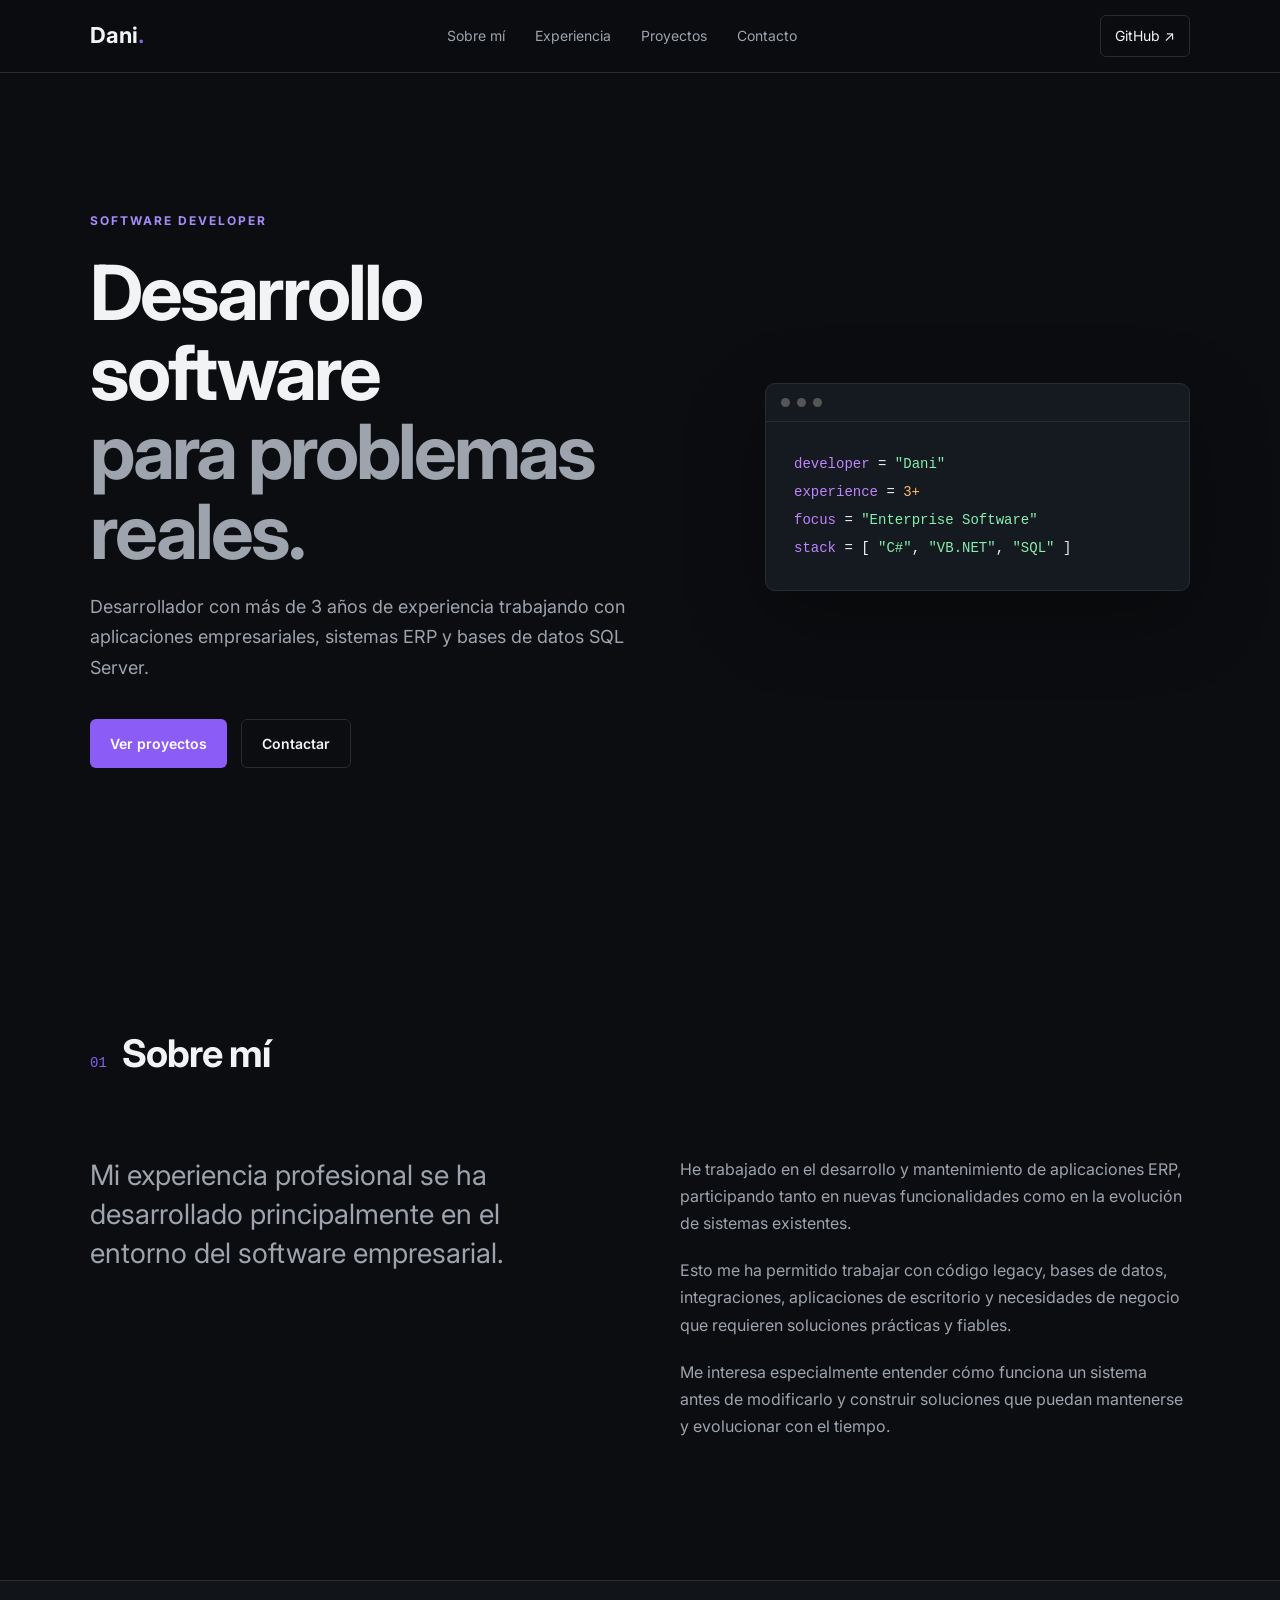
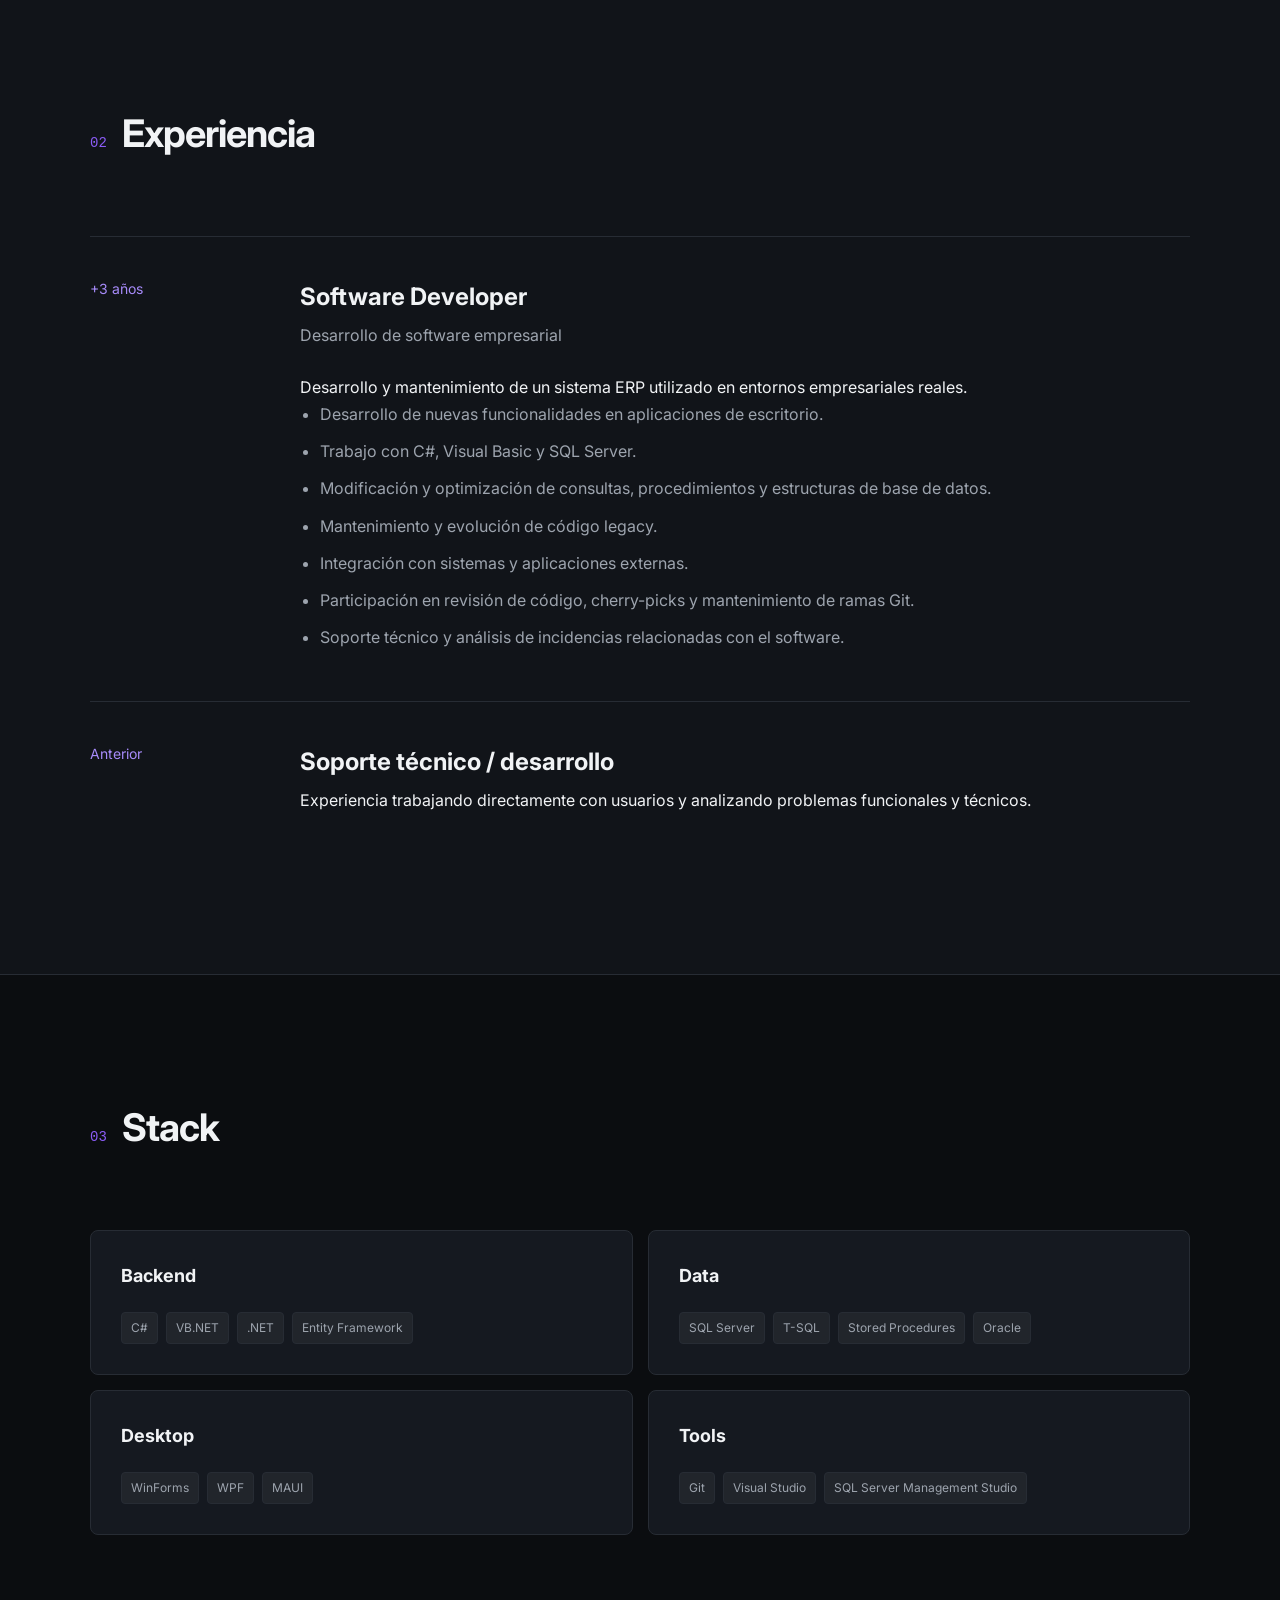
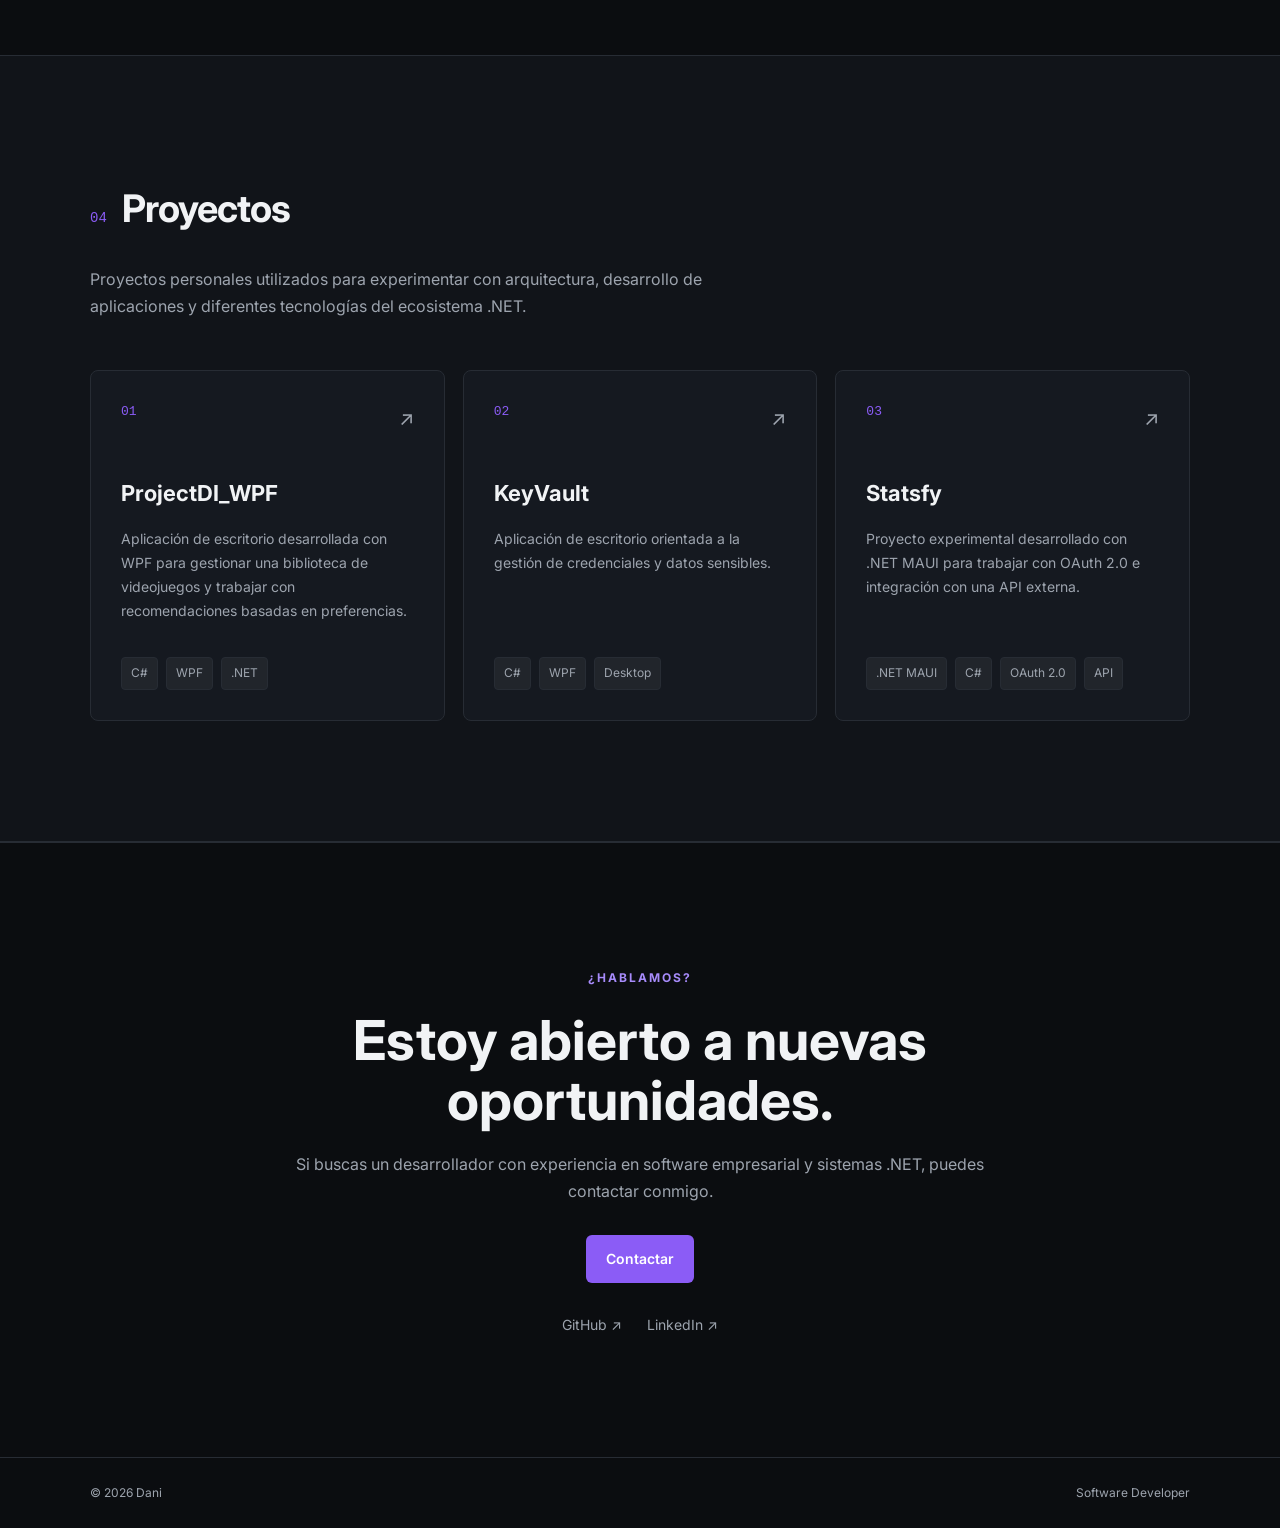
==== web/index.html @ b9151b5c "first commit" ====
<!DOCTYPE html>
<html lang="es">

<head>
    <meta charset="UTF-8">
    <meta name="viewport" content="width=device-width, initial-scale=1.0">

    <meta name="description"
        content="Portfolio de Dani, Software Developer especializado en aplicaciones empresariales, .NET y SQL Server.">

    <title>Dani | Software Developer</title>

    <link rel="stylesheet" href="style.css">

    <link rel="preconnect" href="https://fonts.googleapis.com">
    <link rel="preconnect" href="https://fonts.gstatic.com" crossorigin>

    <link href="https://fonts.googleapis.com/css2?family=Inter:wght@400;500;600;700&display=swap"
        rel="stylesheet">
</head>

<body>

    <header class="header">

        <nav class="nav container">

            <a href="#" class="logo">Dani<span>.</span></a>

            <div class="nav-links">
                <a href="#about">Sobre mí</a>
                <a href="#experience">Experiencia</a>
                <a href="#projects">Proyectos</a>
                <a href="#contact">Contacto</a>
            </div>

            <a href="https://github.com/DaniDevSDBK"
               target="_blank"
               class="github-link">
                GitHub ↗
            </a>

        </nav>

    </header>


    <main>

        <!-- HERO -->

        <section class="hero">

            <div class="container hero-content">

                <div class="hero-text">

                    <span class="eyebrow">
                        SOFTWARE DEVELOPER
                    </span>

                    <h1>
                        Desarrollo software
                        <span>para problemas reales.</span>
                    </h1>

                    <p class="hero-description">
                        Desarrollador con más de 3 años de experiencia trabajando
                        con aplicaciones empresariales, sistemas ERP y bases de datos
                        SQL Server.
                    </p>

                    <div class="hero-actions">

                        <a href="#projects" class="button primary">
                            Ver proyectos
                        </a>

                        <a href="#contact" class="button secondary">
                            Contactar
                        </a>

                    </div>

                </div>


                <div class="hero-card">

                    <div class="terminal-header">
                        <span></span>
                        <span></span>
                        <span></span>
                    </div>

                    <div class="terminal-body">

                        <p>
                            <span class="code-purple">developer</span>
                            = <span class="code-green">"Dani"</span>
                        </p>

                        <p>
                            <span class="code-purple">experience</span>
                            = <span class="code-orange">3+</span>
                        </p>

                        <p>
                            <span class="code-purple">focus</span>
                            =
                            <span class="code-green">
                                "Enterprise Software"
                            </span>
                        </p>

                        <p>
                            <span class="code-purple">stack</span>
                            =
                            [
                            <span class="code-green">"C#"</span>,
                            <span class="code-green">"VB.NET"</span>,
                            <span class="code-green">"SQL"</span>
                            ]
                        </p>

                    </div>

                </div>

            </div>

        </section>


        <!-- ABOUT -->

        <section id="about" class="section">

            <div class="container">

                <div class="section-heading">

                    <span>01</span>

                    <h2>Sobre mí</h2>

                </div>

                <div class="about-grid">

                    <div>

                        <p class="large-text">
                            Mi experiencia profesional se ha desarrollado
                            principalmente en el entorno del software empresarial.
                        </p>

                    </div>

                    <div>

                        <p>
                            He trabajado en el desarrollo y mantenimiento de
                            aplicaciones ERP, participando tanto en nuevas
                            funcionalidades como en la evolución de sistemas
                            existentes.
                        </p>

                        <p>
                            Esto me ha permitido trabajar con código legacy,
                            bases de datos, integraciones, aplicaciones de
                            escritorio y necesidades de negocio que requieren
                            soluciones prácticas y fiables.
                        </p>

                        <p>
                            Me interesa especialmente entender cómo funciona
                            un sistema antes de modificarlo y construir soluciones
                            que puedan mantenerse y evolucionar con el tiempo.
                        </p>

                    </div>

                </div>

            </div>

        </section>


        <!-- EXPERIENCE -->

        <section id="experience" class="section section-alt">

            <div class="container">

                <div class="section-heading">

                    <span>02</span>

                    <h2>Experiencia</h2>

                </div>


                <div class="experience-item">

                    <div class="experience-date">
                        +3 años
                    </div>

                    <div class="experience-content">

                        <h3>Software Developer</h3>

                        <p class="company">
                            Desarrollo de software empresarial
                        </p>

                        <p>
                            Desarrollo y mantenimiento de un sistema ERP
                            utilizado en entornos empresariales reales.
                        </p>

                        <ul>

                            <li>
                                Desarrollo de nuevas funcionalidades en
                                aplicaciones de escritorio.
                            </li>

                            <li>
                                Trabajo con C#, Visual Basic y SQL Server.
                            </li>

                            <li>
                                Modificación y optimización de consultas,
                                procedimientos y estructuras de base de datos.
                            </li>

                            <li>
                                Mantenimiento y evolución de código legacy.
                            </li>

                            <li>
                                Integración con sistemas y aplicaciones externas.
                            </li>

                            <li>
                                Participación en revisión de código,
                                cherry-picks y mantenimiento de ramas Git.
                            </li>

                            <li>
                                Soporte técnico y análisis de incidencias
                                relacionadas con el software.
                            </li>

                        </ul>

                    </div>

                </div>


                <div class="experience-item">

                    <div class="experience-date">
                        Anterior
                    </div>

                    <div class="experience-content">

                        <h3>Soporte técnico / desarrollo</h3>

                        <p>
                            Experiencia trabajando directamente con usuarios
                            y analizando problemas funcionales y técnicos.
                        </p>

                    </div>

                </div>

            </div>

        </section>


        <!-- SKILLS -->

        <section class="section">

            <div class="container">

                <div class="section-heading">

                    <span>03</span>

                    <h2>Stack</h2>

                </div>

                <div class="skills-grid">

                    <div class="skill-card">

                        <h3>Backend</h3>

                        <div class="tags">
                            <span>C#</span>
                            <span>VB.NET</span>
                            <span>.NET</span>
                            <span>Entity Framework</span>
                        </div>

                    </div>


                    <div class="skill-card">

                        <h3>Data</h3>

                        <div class="tags">
                            <span>SQL Server</span>
                            <span>T-SQL</span>
                            <span>Stored Procedures</span>
                            <span>Oracle</span>
                        </div>

                    </div>


                    <div class="skill-card">

                        <h3>Desktop</h3>

                        <div class="tags">
                            <span>WinForms</span>
                            <span>WPF</span>
                            <span>MAUI</span>
                        </div>

                    </div>


                    <div class="skill-card">

                        <h3>Tools</h3>

                        <div class="tags">
                            <span>Git</span>
                            <span>Visual Studio</span>
                            <span>SQL Server Management Studio</span>
                        </div>

                    </div>

                </div>

            </div>

        </section>


        <!-- PROJECTS -->

        <section id="projects" class="section section-alt">

            <div class="container">

                <div class="section-heading">

                    <span>04</span>

                    <h2>Proyectos</h2>

                </div>

                <p class="section-intro">
                    Proyectos personales utilizados para experimentar con
                    arquitectura, desarrollo de aplicaciones y diferentes
                    tecnologías del ecosistema .NET.
                </p>


                <div class="projects-grid">


                    <article class="project-card">

                        <div class="project-top">

                            <span class="project-number">
                                01
                            </span>

                            <a href="https://github.com/DaniDevSDBK/ProjectDI_WPF"
                               target="_blank">
                                ↗
                            </a>

                        </div>

                        <h3>ProjectDI_WPF</h3>

                        <p>
                            Aplicación de escritorio desarrollada con WPF
                            para gestionar una biblioteca de videojuegos
                            y trabajar con recomendaciones basadas en
                            preferencias.
                        </p>

                        <div class="tags">
                            <span>C#</span>
                            <span>WPF</span>
                            <span>.NET</span>
                        </div>

                    </article>


                    <article class="project-card">

                        <div class="project-top">

                            <span class="project-number">
                                02
                            </span>

                            <a href="https://github.com/DaniDevSDBK/PManager"
                               target="_blank">
                                ↗
                            </a>

                        </div>

                        <h3>KeyVault</h3>

                        <p>
                            Aplicación de escritorio orientada a la gestión
                            de credenciales y datos sensibles.
                        </p>

                        <div class="tags">
                            <span>C#</span>
                            <span>WPF</span>
                            <span>Desktop</span>
                        </div>

                    </article>


                    <article class="project-card">

                        <div class="project-top">

                            <span class="project-number">
                                03
                            </span>

                            <a href="https://github.com/DaniDevSDBK/Statsfy"
                               target="_blank">
                                ↗
                            </a>

                        </div>

                        <h3>Statsfy</h3>

                        <p>
                            Proyecto experimental desarrollado con .NET MAUI
                            para trabajar con OAuth 2.0 e integración con
                            una API externa.
                        </p>

                        <div class="tags">
                            <span>.NET MAUI</span>
                            <span>C#</span>
                            <span>OAuth 2.0</span>
                            <span>API</span>
                        </div>

                    </article>

                </div>

            </div>

        </section>


        <!-- CONTACT -->

        <section id="contact" class="section contact-section">

            <div class="container contact-container">

                <span class="eyebrow">
                    ¿HABLAMOS?
                </span>

                <h2>
                    Estoy abierto a nuevas oportunidades.
                </h2>

                <p>
                    Si buscas un desarrollador con experiencia en software
                    empresarial y sistemas .NET, puedes contactar conmigo.
                </p>

                <a href="mailto:info@tuempresa.com"
                   class="button primary">
                    Contactar
                </a>

                <div class="contact-links">

                    <a href="https://github.com/DaniDevSDBK"
                       target="_blank">
                        GitHub ↗
                    </a>

                    <a href="#"
                       target="_blank">
                        LinkedIn ↗
                    </a>

                </div>

            </div>

        </section>

    </main>


    <footer>

        <div class="container footer-content">

            <span>
                © 2026 Dani
            </span>

            <span>
                Software Developer
            </span>

        </div>

    </footer>


    <script src="script.js"></script>

</body>

</html>
---- web/style.css ----
:root {
    --bg: #0b0d10;
    --bg-soft: #111419;
    --card: #151920;

    --text: #f1f3f5;
    --text-muted: #9da4ae;

    --border: #272c34;

    --accent: #8b5cf6;
    --accent-light: #a78bfa;

    --max-width: 1100px;
}


* {
    margin: 0;
    padding: 0;
    box-sizing: border-box;
}


html {
    scroll-behavior: smooth;
}


body {
    background: var(--bg);
    color: var(--text);

    font-family: "Inter", sans-serif;

    line-height: 1.7;
}


a {
    color: inherit;
    text-decoration: none;
}


.container {
    width: min(100% - 40px, var(--max-width));
    margin-inline: auto;
}


/* HEADER */


.header {
    position: sticky;
    top: 0;

    z-index: 100;

    background: rgba(11, 13, 16, 0.85);

    backdrop-filter: blur(12px);

    border-bottom: 1px solid var(--border);
}


.nav {
    height: 72px;

    display: flex;
    align-items: center;
    justify-content: space-between;
}


.logo {
    font-size: 22px;
    font-weight: 700;
}


.logo span {
    color: var(--accent);
}


.nav-links {
    display: flex;
    gap: 30px;
}


.nav-links a {
    color: var(--text-muted);
    font-size: 14px;

    transition: color .2s ease;
}


.nav-links a:hover {
    color: var(--text);
}


.github-link {
    font-size: 14px;

    border: 1px solid var(--border);

    padding: 8px 14px;

    border-radius: 6px;

    transition: border-color .2s ease;
}


.github-link:hover {
    border-color: var(--accent);
}


/* HERO */


.hero {
    min-height: calc(100vh - 72px);

    display: flex;
    align-items: center;
}


.hero-content {

    display: grid;

    grid-template-columns: 1.4fr 1fr;

    gap: 80px;

    align-items: center;
}


.eyebrow {
    color: var(--accent-light);

    font-size: 12px;

    font-weight: 700;

    letter-spacing: 2px;
}


.hero h1 {

    font-size: clamp(42px, 6vw, 76px);

    line-height: 1.05;

    letter-spacing: -3px;

    margin: 20px 0;
}


.hero h1 span {
    display: block;

    color: var(--text-muted);
}


.hero-description {

    max-width: 600px;

    color: var(--text-muted);

    font-size: 18px;
}


.hero-actions {

    display: flex;

    gap: 14px;

    margin-top: 35px;
}


.button {

    display: inline-flex;

    align-items: center;

    justify-content: center;

    padding: 12px 20px;

    border-radius: 6px;

    font-weight: 600;

    font-size: 14px;

    transition: transform .2s ease,
                background .2s ease;
}


.button:hover {
    transform: translateY(-2px);
}


.button.primary {

    background: var(--accent);

    color: white;
}


.button.secondary {

    border: 1px solid var(--border);

    color: var(--text);
}


/* TERMINAL */


.hero-card {

    background: var(--card);

    border: 1px solid var(--border);

    border-radius: 10px;

    overflow: hidden;

    box-shadow: 0 25px 80px rgba(0, 0, 0, .3);
}


.terminal-header {

    height: 38px;

    display: flex;

    align-items: center;

    gap: 7px;

    padding-left: 15px;

    border-bottom: 1px solid var(--border);
}


.terminal-header span {

    width: 9px;

    height: 9px;

    border-radius: 50%;

    background: #555;
}


.terminal-body {

    padding: 28px;

    font-family: monospace;

    font-size: 14px;

    line-height: 2;
}


.code-purple {
    color: #c084fc;
}


.code-green {
    color: #86efac;
}


.code-orange {
    color: #fdba74;
}


/* SECTIONS */


.section {
    padding: 120px 0;
}


.section-alt {
    background: var(--bg-soft);

    border-top: 1px solid var(--border);

    border-bottom: 1px solid var(--border);
}


.section-heading {

    display: flex;

    align-items: baseline;

    gap: 15px;

    margin-bottom: 70px;
}


.section-heading span {

    color: var(--accent);

    font-family: monospace;

    font-size: 14px;
}


.section-heading h2 {

    font-size: 38px;

    letter-spacing: -1px;
}


.about-grid {

    display: grid;

    grid-template-columns: 1fr 1fr;

    gap: 80px;
}


.large-text {

    font-size: 28px;

    line-height: 1.4;

    color: var(--text);
}


.about-grid p {

    color: var(--text-muted);

    margin-bottom: 20px;
}


/* EXPERIENCE */


.experience-item {

    display: grid;

    grid-template-columns: 160px 1fr;

    gap: 50px;

    padding: 40px 0;

    border-top: 1px solid var(--border);
}


.experience-date {

    color: var(--accent-light);

    font-size: 14px;
}


.experience-content h3 {

    font-size: 24px;

    margin-bottom: 4px;
}


.company {

    color: var(--text-muted);

    margin-bottom: 25px;
}


.experience-content ul {

    padding-left: 20px;

    color: var(--text-muted);
}


.experience-content li {

    margin-bottom: 10px;
}


/* SKILLS */


.skills-grid {

    display: grid;

    grid-template-columns: repeat(2, 1fr);

    gap: 15px;
}


.skill-card {

    background: var(--card);

    border: 1px solid var(--border);

    padding: 30px;

    border-radius: 8px;
}


.skill-card h3 {

    margin-bottom: 20px;

    font-size: 18px;
}


.tags {

    display: flex;

    flex-wrap: wrap;

    gap: 8px;
}


.tags span {

    padding: 5px 9px;

    border-radius: 4px;

    background: rgba(255,255,255,.05);

    border: 1px solid var(--border);

    color: var(--text-muted);

    font-size: 12px;
}


/* PROJECTS */


.section-intro {

    max-width: 650px;

    color: var(--text-muted);

    margin-top: -45px;

    margin-bottom: 50px;
}


.projects-grid {

    display: grid;

    grid-template-columns: repeat(3, 1fr);

    gap: 18px;
}


.project-card {

    background: var(--card);

    border: 1px solid var(--border);

    padding: 30px;

    border-radius: 8px;

    transition: transform .2s ease,
                border-color .2s ease;
}


.project-card:hover {

    transform: translateY(-5px);

    border-color: var(--accent);
}


.project-top {

    display: flex;

    justify-content: space-between;

    margin-bottom: 40px;
}


.project-number {

    color: var(--accent);

    font-family: monospace;
}


.project-top a {

    font-size: 20px;

    color: var(--text-muted);
}


.project-card h3 {

    font-size: 22px;

    margin-bottom: 15px;
}


.project-card p {

    color: var(--text-muted);

    font-size: 14px;

    min-height: 105px;

    margin-bottom: 25px;
}


/* CONTACT */


.contact-section {

    text-align: center;

    border-top: 1px solid var(--border);
}


.contact-container {

    max-width: 700px;
}


.contact-section h2 {

    font-size: clamp(35px, 5vw, 55px);

    line-height: 1.1;

    margin: 20px 0;
}


.contact-section p {

    color: var(--text-muted);

    margin-bottom: 30px;
}


.contact-links {

    display: flex;

    justify-content: center;

    gap: 25px;

    margin-top: 30px;

    color: var(--text-muted);

    font-size: 14px;
}


.contact-links a:hover {

    color: var(--text);
}


/* FOOTER */


footer {

    border-top: 1px solid var(--border);

    padding: 25px 0;
}


.footer-content {

    display: flex;

    justify-content: space-between;

    color: var(--text-muted);

    font-size: 12px;
}


/* RESPONSIVE */


@media (max-width: 850px) {

    .nav-links {
        display: none;
    }


    .hero-content {

        grid-template-columns: 1fr;

        gap: 50px;
    }


    .hero {

        padding: 80px 0;
    }


    .about-grid {

        grid-template-columns: 1fr;

        gap: 30px;
    }


    .projects-grid {

        grid-template-columns: 1fr;
    }


    .skills-grid {

        grid-template-columns: 1fr;
    }


    .experience-item {

        grid-template-columns: 1fr;

        gap: 15px;
    }

}


@media (max-width: 500px) {

    .container {

        width: min(100% - 25px, var(--max-width));
    }


    .hero h1 {

        letter-spacing: -2px;
    }


    .section {

        padding: 80px 0;
    }


    .section-heading {

        margin-bottom: 45px;
    }


    .hero-actions {

        flex-direction: column;
    }


    .footer-content {

        flex-direction: column;

        gap: 8px;
    }

}
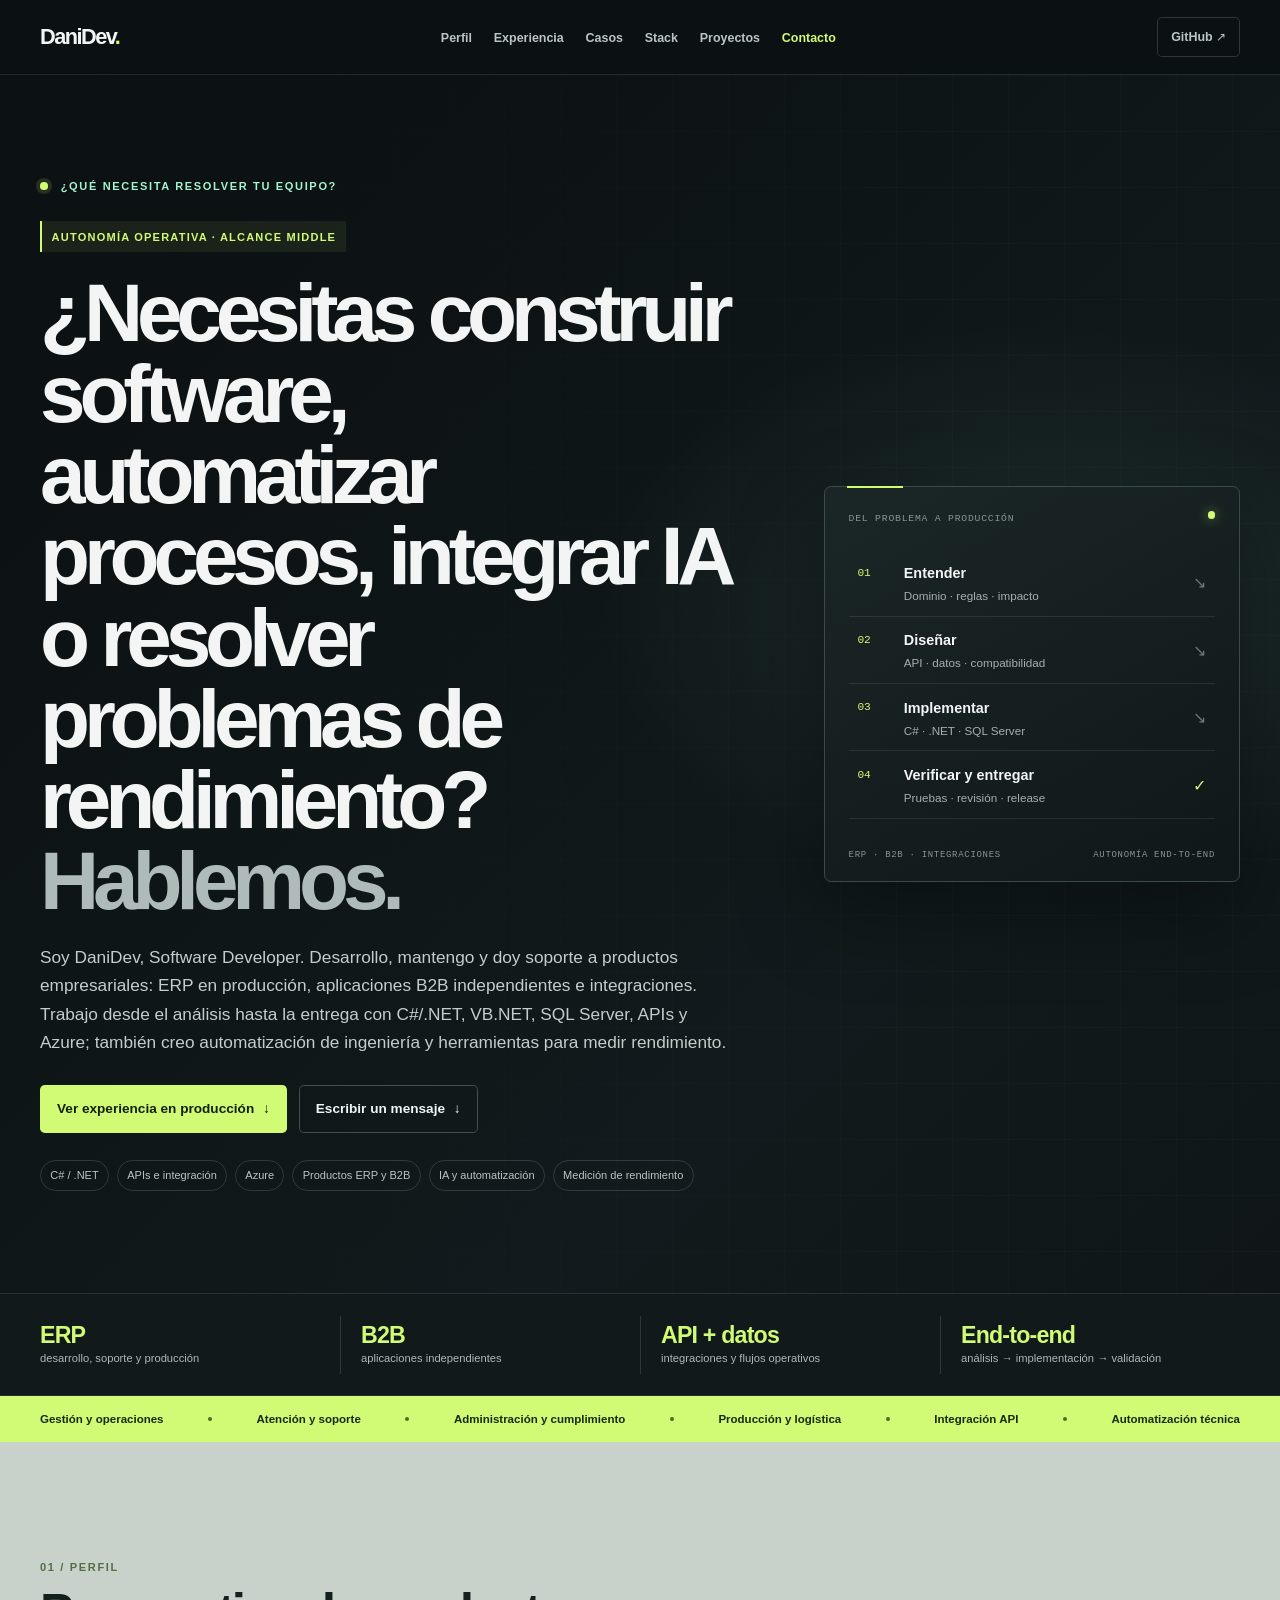
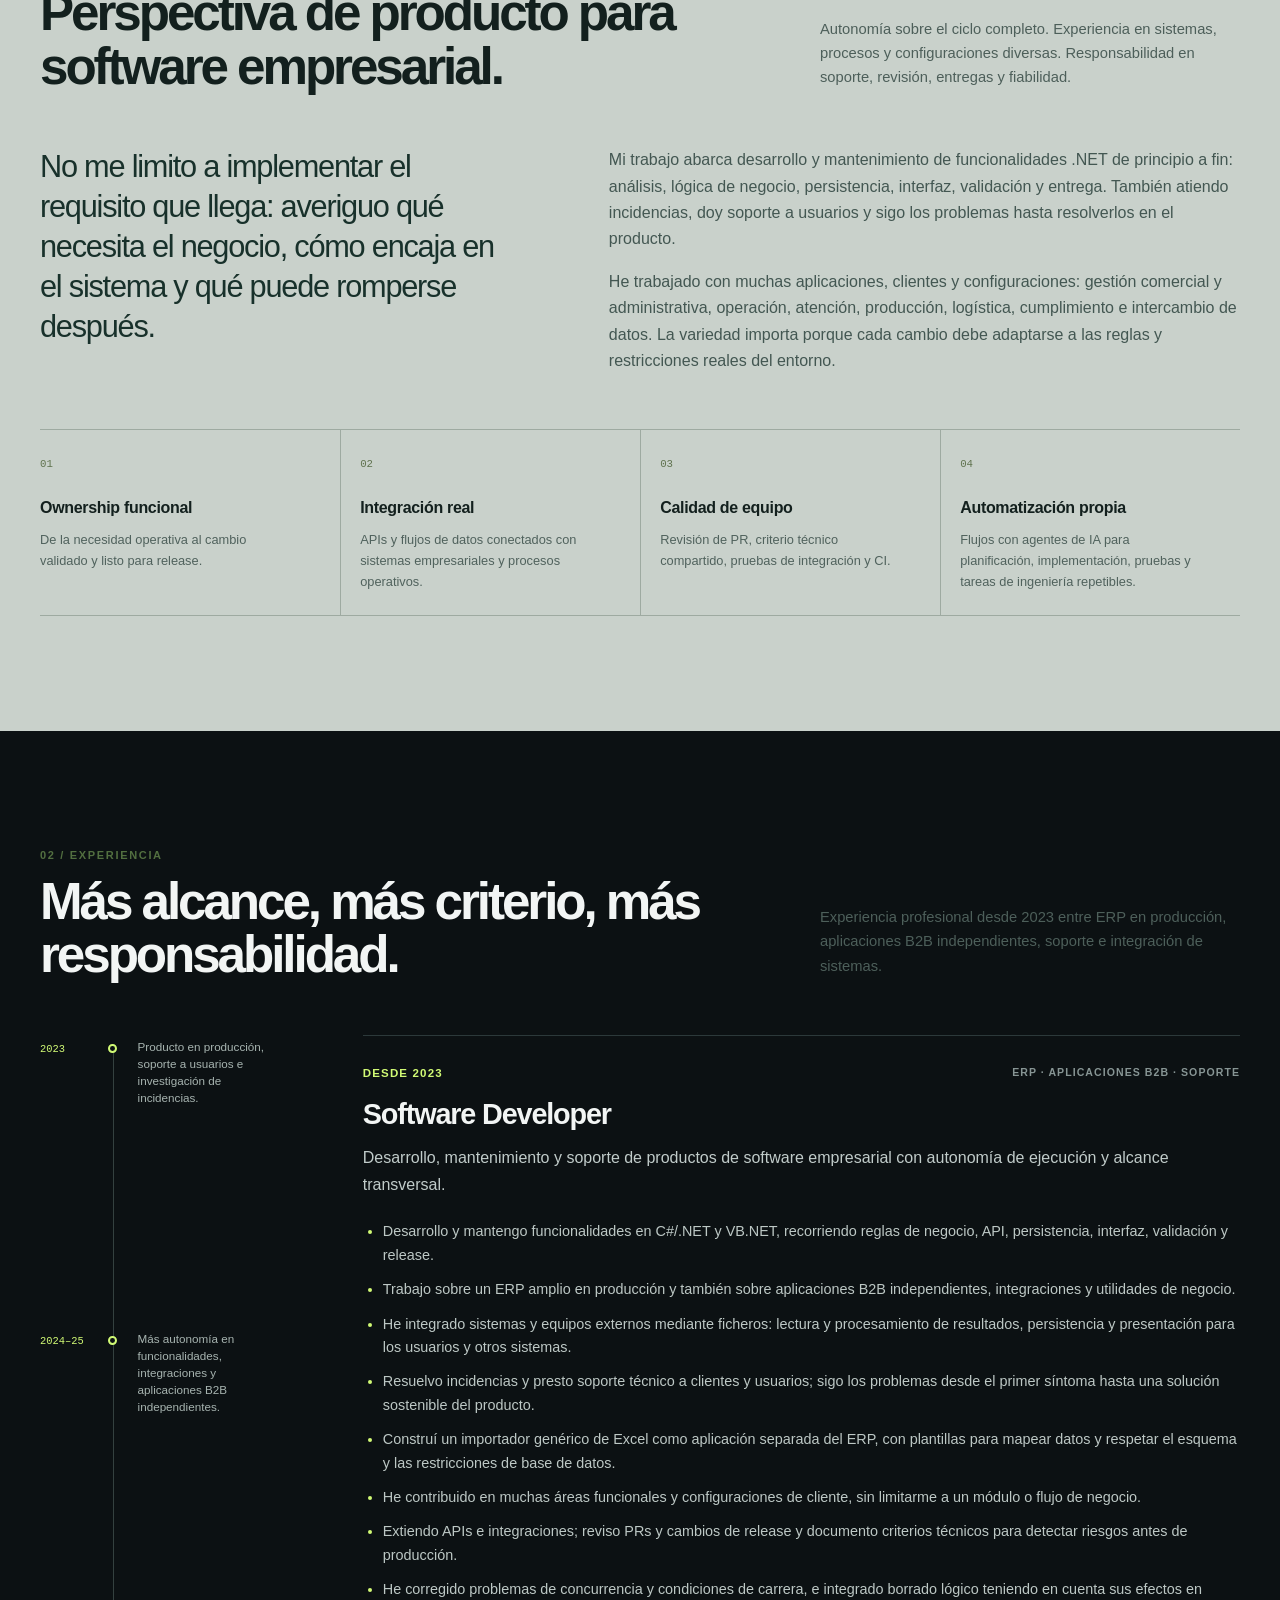
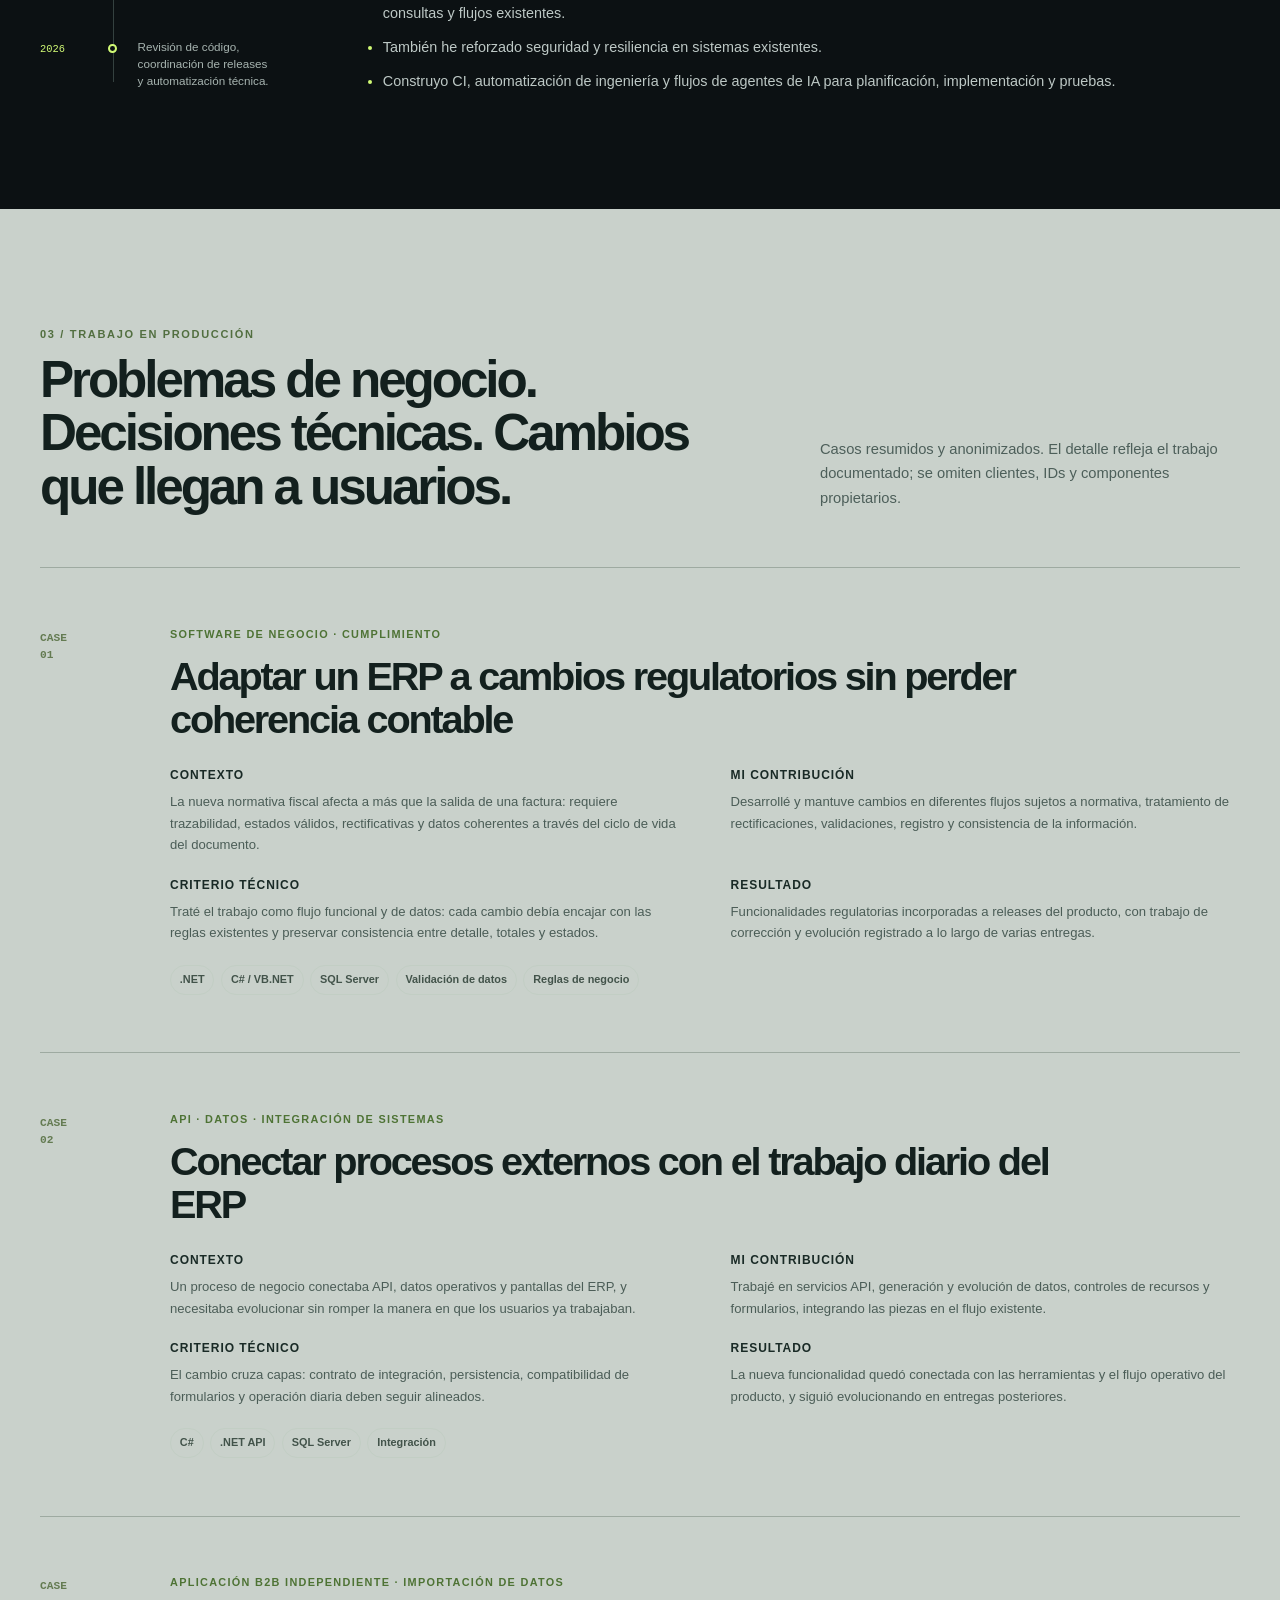
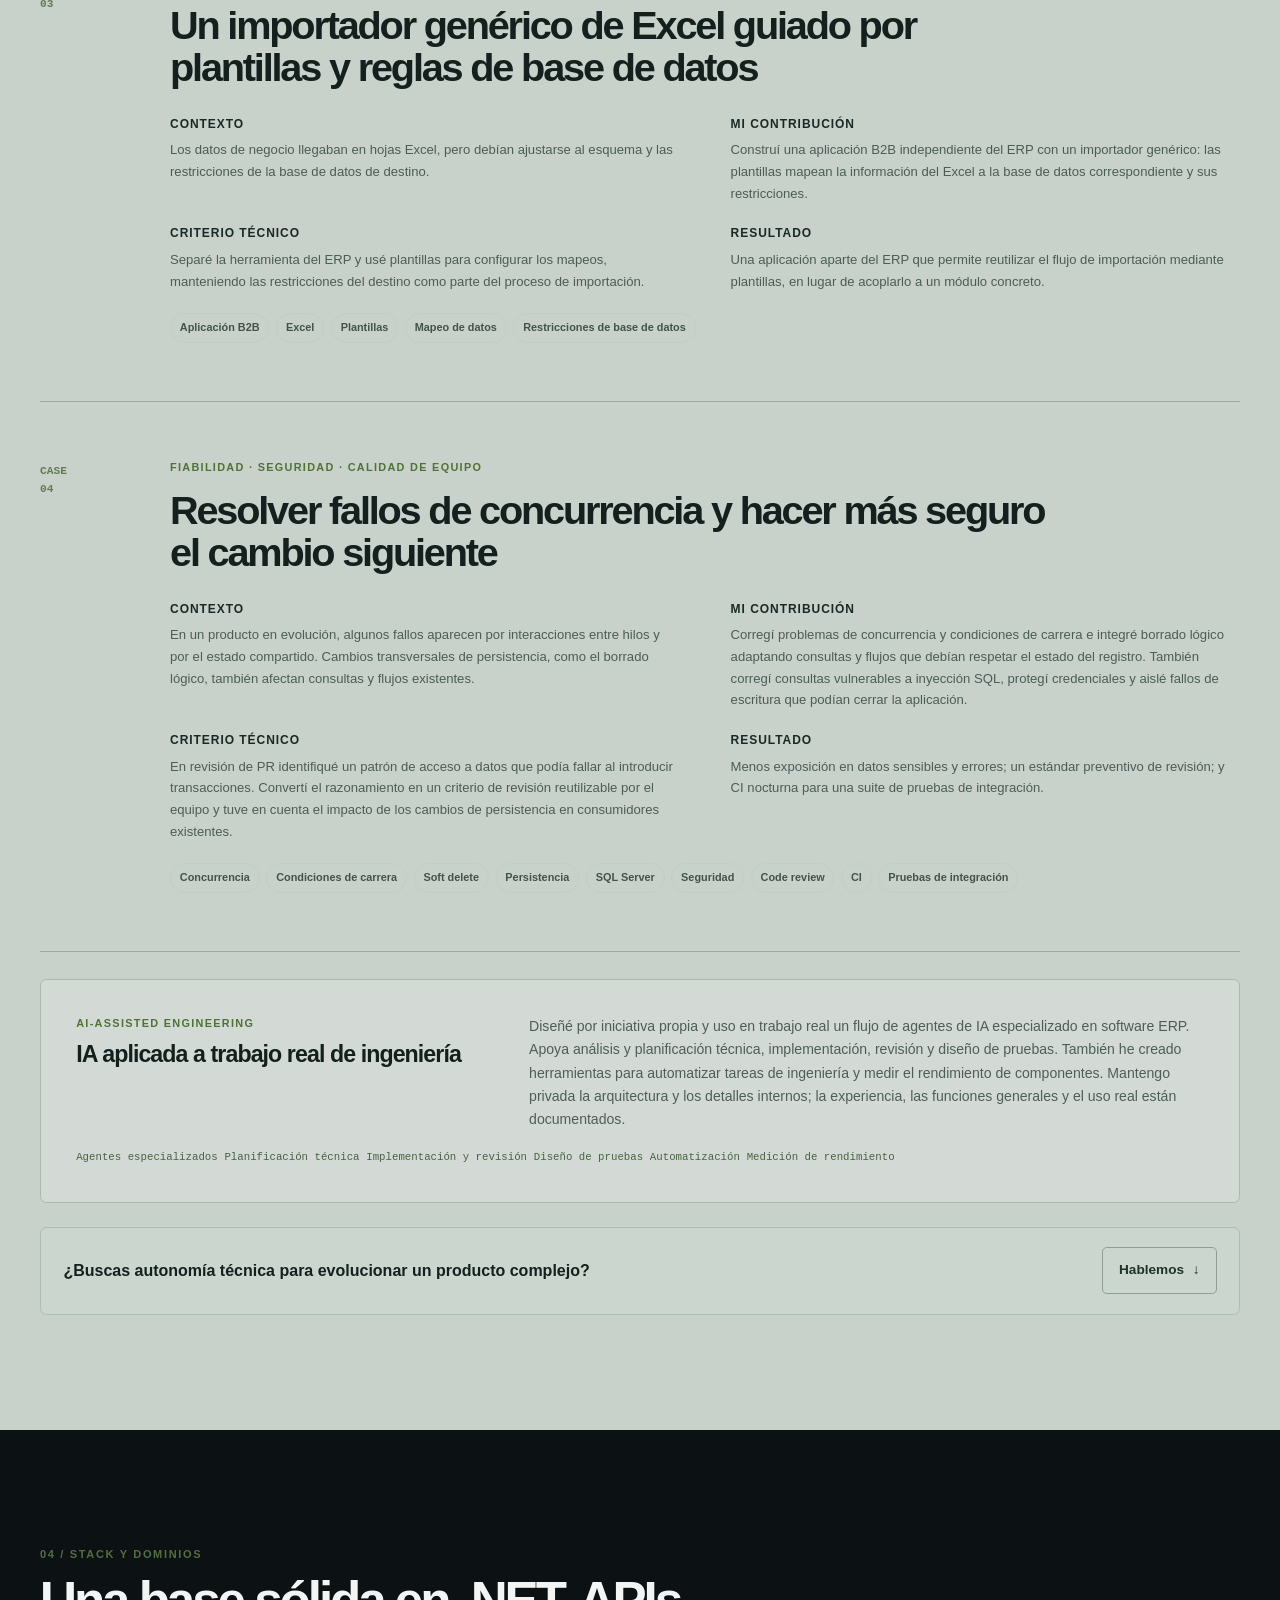
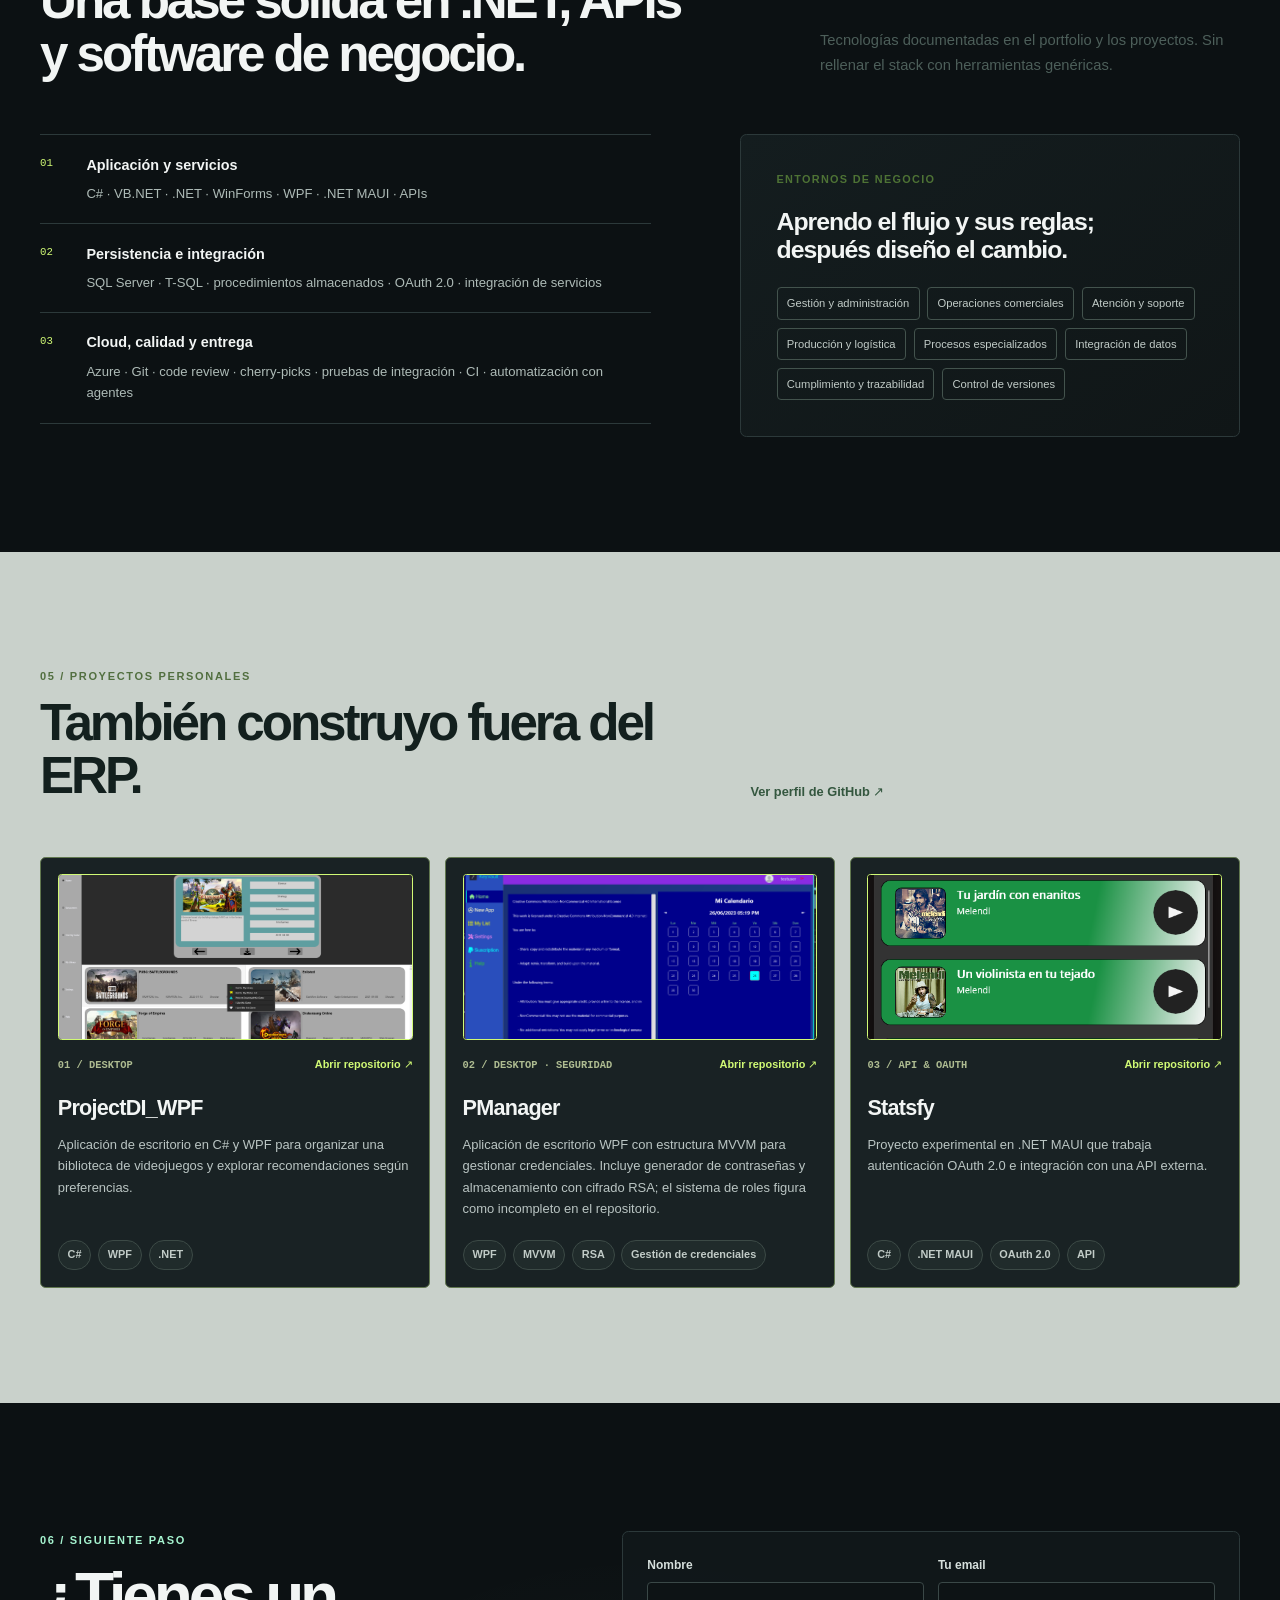
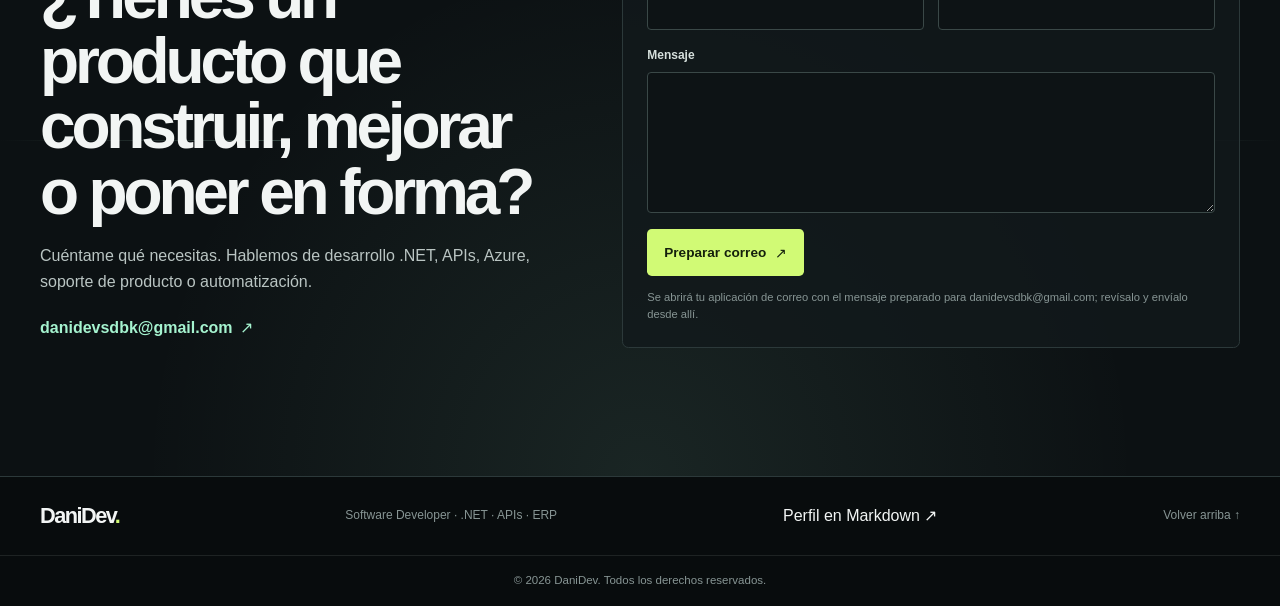
==== commit e96217c7: "Add DaniDev's profile and portfolio, including technical skills and projects - Created llms.txt for " ====
--- a/web/index.html
+++ b/web/index.html
@@ -1,559 +1,282 @@
-<!DOCTYPE html>
+<!doctype html>
 <html lang="es">
-
 <head>
-    <meta charset="UTF-8">
-    <meta name="viewport" content="width=device-width, initial-scale=1.0">
-
-    <meta name="description"
-        content="Portfolio de Dani, Software Developer especializado en aplicaciones empresariales, .NET y SQL Server.">
-
-    <title>Dani | Software Developer</title>
-
-    <link rel="stylesheet" href="style.css">
-
-    <link rel="preconnect" href="https://fonts.googleapis.com">
-    <link rel="preconnect" href="https://fonts.gstatic.com" crossorigin>
-
-    <link href="https://fonts.googleapis.com/css2?family=Inter:wght@400;500;600;700&display=swap"
-        rel="stylesheet">
+  <meta charset="utf-8">
+  <meta name="viewport" content="width=device-width, initial-scale=1">
+  <meta name="description" content="DaniDev es Software Developer en C#/.NET, APIs, SQL Server y Azure. Experiencia en ERP en producción, aplicaciones B2B, integraciones, soporte y automatización.">
+  <meta name="robots" content="index,follow">
+  <meta name="theme-color" content="#10151b">
+  <meta property="og:type" content="website">
+  <meta property="og:locale" content="es_ES">
+  <meta property="og:title" content="DaniDev | Software Developer .NET · APIs · ERP">
+  <meta property="og:description" content="C#/.NET, APIs, SQL Server, Azure, producto ERP y aplicaciones B2B. Desarrollo end-to-end, soporte, integraciones y automatización de ingeniería.">
+  <meta name="twitter:card" content="summary">
+  <title>DaniDev | Software Developer .NET, APIs y ERP</title>
+  <link rel="stylesheet" href="style.css">
+  <script type="application/ld+json">
+  {
+    "@context": "https://schema.org",
+    "@type": "Person",
+    "name": "DaniDev",
+    "jobTitle": "Software Developer",
+    "email": "danidevsdbk@gmail.com",
+    "description": "Desarrollador de software con autonomía operativa y experiencia en C#, .NET, APIs, Azure, producto ERP, aplicaciones B2B, SQL Server y automatización de ingeniería.",
+    "knowsAbout": ["C#", "VB.NET", ".NET", "APIs", "Azure", "SQL Server", "WinForms", "WPF", ".NET MAUI", "MVVM", "RSA", "ERP", "Aplicaciones B2B", "Integración de sistemas", "Soporte de producción", "Revisión de código", "Concurrencia", "Persistencia"],
+    "sameAs": ["https://github.com/DaniDevSDBK"]
+  }
+  </script>
 </head>
-
 <body>
-
-    <header class="header">
-
-        <nav class="nav container">
-
-            <a href="#" class="logo">Dani<span>.</span></a>
-
-            <div class="nav-links">
-                <a href="#about">Sobre mí</a>
-                <a href="#experience">Experiencia</a>
-                <a href="#projects">Proyectos</a>
-                <a href="#contact">Contacto</a>
-            </div>
-
-            <a href="https://github.com/DaniDevSDBK"
-               target="_blank"
-               class="github-link">
-                GitHub ↗
-            </a>
-
-        </nav>
-
-    </header>
-
-
-    <main>
-
-        <!-- HERO -->
-
-        <section class="hero">
-
-            <div class="container hero-content">
-
-                <div class="hero-text">
-
-                    <span class="eyebrow">
-                        SOFTWARE DEVELOPER
-                    </span>
-
-                    <h1>
-                        Desarrollo software
-                        <span>para problemas reales.</span>
-                    </h1>
-
-                    <p class="hero-description">
-                        Desarrollador con más de 3 años de experiencia trabajando
-                        con aplicaciones empresariales, sistemas ERP y bases de datos
-                        SQL Server.
-                    </p>
-
-                    <div class="hero-actions">
-
-                        <a href="#projects" class="button primary">
-                            Ver proyectos
-                        </a>
-
-                        <a href="#contact" class="button secondary">
-                            Contactar
-                        </a>
-
-                    </div>
-
-                </div>
-
-
-                <div class="hero-card">
-
-                    <div class="terminal-header">
-                        <span></span>
-                        <span></span>
-                        <span></span>
-                    </div>
-
-                    <div class="terminal-body">
-
-                        <p>
-                            <span class="code-purple">developer</span>
-                            = <span class="code-green">"Dani"</span>
-                        </p>
-
-                        <p>
-                            <span class="code-purple">experience</span>
-                            = <span class="code-orange">3+</span>
-                        </p>
-
-                        <p>
-                            <span class="code-purple">focus</span>
-                            =
-                            <span class="code-green">
-                                "Enterprise Software"
-                            </span>
-                        </p>
-
-                        <p>
-                            <span class="code-purple">stack</span>
-                            =
-                            [
-                            <span class="code-green">"C#"</span>,
-                            <span class="code-green">"VB.NET"</span>,
-                            <span class="code-green">"SQL"</span>
-                            ]
-                        </p>
-
-                    </div>
-
-                </div>
-
-            </div>
-
-        </section>
-
-
-        <!-- ABOUT -->
-
-        <section id="about" class="section">
-
-            <div class="container">
-
-                <div class="section-heading">
-
-                    <span>01</span>
-
-                    <h2>Sobre mí</h2>
-
-                </div>
-
-                <div class="about-grid">
-
-                    <div>
-
-                        <p class="large-text">
-                            Mi experiencia profesional se ha desarrollado
-                            principalmente en el entorno del software empresarial.
-                        </p>
-
-                    </div>
-
-                    <div>
-
-                        <p>
-                            He trabajado en el desarrollo y mantenimiento de
-                            aplicaciones ERP, participando tanto en nuevas
-                            funcionalidades como en la evolución de sistemas
-                            existentes.
-                        </p>
-
-                        <p>
-                            Esto me ha permitido trabajar con código legacy,
-                            bases de datos, integraciones, aplicaciones de
-                            escritorio y necesidades de negocio que requieren
-                            soluciones prácticas y fiables.
-                        </p>
-
-                        <p>
-                            Me interesa especialmente entender cómo funciona
-                            un sistema antes de modificarlo y construir soluciones
-                            que puedan mantenerse y evolucionar con el tiempo.
-                        </p>
-
-                    </div>
-
-                </div>
-
-            </div>
-
-        </section>
-
-
-        <!-- EXPERIENCE -->
-
-        <section id="experience" class="section section-alt">
-
-            <div class="container">
-
-                <div class="section-heading">
-
-                    <span>02</span>
-
-                    <h2>Experiencia</h2>
-
-                </div>
-
-
-                <div class="experience-item">
-
-                    <div class="experience-date">
-                        +3 años
-                    </div>
-
-                    <div class="experience-content">
-
-                        <h3>Software Developer</h3>
-
-                        <p class="company">
-                            Desarrollo de software empresarial
-                        </p>
-
-                        <p>
-                            Desarrollo y mantenimiento de un sistema ERP
-                            utilizado en entornos empresariales reales.
-                        </p>
-
-                        <ul>
-
-                            <li>
-                                Desarrollo de nuevas funcionalidades en
-                                aplicaciones de escritorio.
-                            </li>
-
-                            <li>
-                                Trabajo con C#, Visual Basic y SQL Server.
-                            </li>
-
-                            <li>
-                                Modificación y optimización de consultas,
-                                procedimientos y estructuras de base de datos.
-                            </li>
-
-                            <li>
-                                Mantenimiento y evolución de código legacy.
-                            </li>
-
-                            <li>
-                                Integración con sistemas y aplicaciones externas.
-                            </li>
-
-                            <li>
-                                Participación en revisión de código,
-                                cherry-picks y mantenimiento de ramas Git.
-                            </li>
-
-                            <li>
-                                Soporte técnico y análisis de incidencias
-                                relacionadas con el software.
-                            </li>
-
-                        </ul>
-
-                    </div>
-
-                </div>
-
-
-                <div class="experience-item">
-
-                    <div class="experience-date">
-                        Anterior
-                    </div>
-
-                    <div class="experience-content">
-
-                        <h3>Soporte técnico / desarrollo</h3>
-
-                        <p>
-                            Experiencia trabajando directamente con usuarios
-                            y analizando problemas funcionales y técnicos.
-                        </p>
-
-                    </div>
-
-                </div>
-
-            </div>
-
-        </section>
-
-
-        <!-- SKILLS -->
-
-        <section class="section">
-
-            <div class="container">
-
-                <div class="section-heading">
-
-                    <span>03</span>
-
-                    <h2>Stack</h2>
-
-                </div>
-
-                <div class="skills-grid">
-
-                    <div class="skill-card">
-
-                        <h3>Backend</h3>
-
-                        <div class="tags">
-                            <span>C#</span>
-                            <span>VB.NET</span>
-                            <span>.NET</span>
-                            <span>Entity Framework</span>
-                        </div>
-
-                    </div>
-
-
-                    <div class="skill-card">
-
-                        <h3>Data</h3>
-
-                        <div class="tags">
-                            <span>SQL Server</span>
-                            <span>T-SQL</span>
-                            <span>Stored Procedures</span>
-                            <span>Oracle</span>
-                        </div>
-
-                    </div>
-
-
-                    <div class="skill-card">
-
-                        <h3>Desktop</h3>
-
-                        <div class="tags">
-                            <span>WinForms</span>
-                            <span>WPF</span>
-                            <span>MAUI</span>
-                        </div>
-
-                    </div>
-
-
-                    <div class="skill-card">
-
-                        <h3>Tools</h3>
-
-                        <div class="tags">
-                            <span>Git</span>
-                            <span>Visual Studio</span>
-                            <span>SQL Server Management Studio</span>
-                        </div>
-
-                    </div>
-
-                </div>
-
-            </div>
-
-        </section>
-
-
-        <!-- PROJECTS -->
-
-        <section id="projects" class="section section-alt">
-
-            <div class="container">
-
-                <div class="section-heading">
-
-                    <span>04</span>
-
-                    <h2>Proyectos</h2>
-
-                </div>
-
-                <p class="section-intro">
-                    Proyectos personales utilizados para experimentar con
-                    arquitectura, desarrollo de aplicaciones y diferentes
-                    tecnologías del ecosistema .NET.
-                </p>
-
-
-                <div class="projects-grid">
-
-
-                    <article class="project-card">
-
-                        <div class="project-top">
-
-                            <span class="project-number">
-                                01
-                            </span>
-
-                            <a href="https://github.com/DaniDevSDBK/ProjectDI_WPF"
-                               target="_blank">
-                                ↗
-                            </a>
-
-                        </div>
-
-                        <h3>ProjectDI_WPF</h3>
-
-                        <p>
-                            Aplicación de escritorio desarrollada con WPF
-                            para gestionar una biblioteca de videojuegos
-                            y trabajar con recomendaciones basadas en
-                            preferencias.
-                        </p>
-
-                        <div class="tags">
-                            <span>C#</span>
-                            <span>WPF</span>
-                            <span>.NET</span>
-                        </div>
-
-                    </article>
-
-
-                    <article class="project-card">
-
-                        <div class="project-top">
-
-                            <span class="project-number">
-                                02
-                            </span>
-
-                            <a href="https://github.com/DaniDevSDBK/PManager"
-                               target="_blank">
-                                ↗
-                            </a>
-
-                        </div>
-
-                        <h3>KeyVault</h3>
-
-                        <p>
-                            Aplicación de escritorio orientada a la gestión
-                            de credenciales y datos sensibles.
-                        </p>
-
-                        <div class="tags">
-                            <span>C#</span>
-                            <span>WPF</span>
-                            <span>Desktop</span>
-                        </div>
-
-                    </article>
-
-
-                    <article class="project-card">
-
-                        <div class="project-top">
-
-                            <span class="project-number">
-                                03
-                            </span>
-
-                            <a href="https://github.com/DaniDevSDBK/Statsfy"
-                               target="_blank">
-                                ↗
-                            </a>
-
-                        </div>
-
-                        <h3>Statsfy</h3>
-
-                        <p>
-                            Proyecto experimental desarrollado con .NET MAUI
-                            para trabajar con OAuth 2.0 e integración con
-                            una API externa.
-                        </p>
-
-                        <div class="tags">
-                            <span>.NET MAUI</span>
-                            <span>C#</span>
-                            <span>OAuth 2.0</span>
-                            <span>API</span>
-                        </div>
-
-                    </article>
-
-                </div>
-
-            </div>
-
-        </section>
-
-
-        <!-- CONTACT -->
-
-        <section id="contact" class="section contact-section">
-
-            <div class="container contact-container">
-
-                <span class="eyebrow">
-                    ¿HABLAMOS?
-                </span>
-
-                <h2>
-                    Estoy abierto a nuevas oportunidades.
-                </h2>
-
-                <p>
-                    Si buscas un desarrollador con experiencia en software
-                    empresarial y sistemas .NET, puedes contactar conmigo.
-                </p>
-
-                <a href="mailto:info@tuempresa.com"
-                   class="button primary">
-                    Contactar
-                </a>
-
-                <div class="contact-links">
-
-                    <a href="https://github.com/DaniDevSDBK"
-                       target="_blank">
-                        GitHub ↗
-                    </a>
-
-                    <a href="#"
-                       target="_blank">
-                        LinkedIn ↗
-                    </a>
-
-                </div>
-
-            </div>
-
-        </section>
-
-    </main>
-
-
-    <footer>
-
-        <div class="container footer-content">
-
-            <span>
-                © 2026 Dani
-            </span>
-
-            <span>
-                Software Developer
-            </span>
-
-        </div>
-
-    </footer>
-
-
-    <script src="script.js"></script>
-
+  <a class="skip-link" href="#main">Saltar al contenido</a>
+  <header class="site-header">
+    <nav class="nav container" aria-label="Navegación principal">
+      <a class="logo" href="#inicio" aria-label="DaniDev, inicio">DaniDev<span>.</span></a>
+      <ul class="nav-links">
+        <li><a href="#perfil">Perfil</a></li>
+        <li><a href="#experiencia">Experiencia</a></li>
+        <li><a href="#casos">Casos</a></li>
+        <li><a href="#stack">Stack</a></li>
+        <li><a href="#proyectos">Proyectos</a></li>
+        <li><a href="#contacto">Contacto</a></li>
+      </ul>
+      <a class="nav-cta" href="https://github.com/DaniDevSDBK" target="_blank" rel="noopener noreferrer">GitHub <span aria-hidden="true">↗</span></a>
+    </nav>
+  </header>
+
+  <main id="main">
+    <section class="hero section-wrap" id="inicio" aria-labelledby="hero-title">
+      <div class="container hero-grid">
+        <div class="hero-copy">
+          <p class="eyebrow"><span class="status-dot" aria-hidden="true"></span> ¿QUÉ NECESITA RESOLVER TU EQUIPO?</p>
+          <p class="level-label">AUTONOMÍA OPERATIVA · ALCANCE MIDDLE</p>
+          <h1 id="hero-title">¿Necesitas construir software, automatizar procesos, integrar IA o resolver problemas de rendimiento? <span>Hablemos.</span></h1>
+          <p class="hero-lede">Soy DaniDev, Software Developer. Desarrollo, mantengo y doy soporte a productos empresariales: ERP en producción, aplicaciones B2B independientes e integraciones. Trabajo desde el análisis hasta la entrega con C#/.NET, VB.NET, SQL Server, APIs y Azure; también creo automatización de ingeniería y herramientas para medir rendimiento.</p>
+          <div class="hero-actions">
+            <a class="button primary" href="#casos">Ver experiencia en producción <span aria-hidden="true">↓</span></a>
+            <a class="button secondary" href="#contacto">Escribir un mensaje <span aria-hidden="true">↓</span></a>
+          </div>
+          <div class="hero-proof" aria-label="Áreas de especialización">
+            <span>C# / .NET</span><span>APIs e integración</span><span>Azure</span><span>Productos ERP y B2B</span><span>IA y automatización</span><span>Medición de rendimiento</span>
+          </div>
+        </div>
+        <div class="architecture-card" aria-label="Ciclo de entrega de software">
+          <div class="architecture-top"><span>DEL PROBLEMA A PRODUCCIÓN</span><span class="architecture-dot" aria-hidden="true"></span></div>
+          <div class="flow-line" aria-hidden="true"></div>
+          <ol class="delivery-flow">
+            <li><span class="flow-number">01</span><span><strong>Entender</strong><small>Dominio · reglas · impacto</small></span><span class="flow-mark">↘</span></li>
+            <li><span class="flow-number">02</span><span><strong>Diseñar</strong><small>API · datos · compatibilidad</small></span><span class="flow-mark">↘</span></li>
+            <li><span class="flow-number">03</span><span><strong>Implementar</strong><small>C# · .NET · SQL Server</small></span><span class="flow-mark">↘</span></li>
+            <li><span class="flow-number">04</span><span><strong>Verificar y entregar</strong><small>Pruebas · revisión · release</small></span><span class="flow-mark">✓</span></li>
+          </ol>
+          <div class="architecture-foot"><span>ERP · B2B · INTEGRACIONES</span><span>AUTONOMÍA END-TO-END</span></div>
+        </div>
+      </div>
+    </section>
+
+    <section class="metrics-band" aria-label="Evidencia de experiencia">
+      <div class="container metrics-grid">
+        <div><strong>ERP</strong><span>desarrollo, soporte y producción</span></div>
+        <div><strong>B2B</strong><span>aplicaciones independientes</span></div>
+        <div><strong>API + datos</strong><span>integraciones y flujos operativos</span></div>
+        <div><strong>End-to-end</strong><span>análisis → implementación → validación</span></div>
+      </div>
+    </section>
+
+    <div class="signal-band" role="group" aria-label="Ámbitos de experiencia">
+      <div class="container signal-inner"><span>Gestión y operaciones</span><i></i><span>Atención y soporte</span><i></i><span>Administración y cumplimiento</span><i></i><span>Producción y logística</span><i></i><span>Integración API</span><i></i><span>Automatización técnica</span></div>
+    </div>
+
+    <section class="section-wrap section-light" id="perfil" aria-labelledby="perfil-title">
+      <div class="container">
+        <div class="section-heading split-heading">
+          <div><p class="eyebrow">01 / PERFIL</p><h2 id="perfil-title">Perspectiva de producto para software empresarial.</h2></div>
+          <p class="heading-aside">Autonomía sobre el ciclo completo. Experiencia en sistemas, procesos y configuraciones diversas. Responsabilidad en soporte, revisión, entregas y fiabilidad.</p>
+        </div>
+        <div class="profile-grid">
+          <p class="profile-lede">No me limito a implementar el requisito que llega: averiguo qué necesita el negocio, cómo encaja en el sistema y qué puede romperse después.</p>
+          <div class="profile-copy">
+            <p>Mi trabajo abarca desarrollo y mantenimiento de funcionalidades .NET de principio a fin: análisis, lógica de negocio, persistencia, interfaz, validación y entrega. También atiendo incidencias, doy soporte a usuarios y sigo los problemas hasta resolverlos en el producto.</p>
+            <p>He trabajado con muchas aplicaciones, clientes y configuraciones: gestión comercial y administrativa, operación, atención, producción, logística, cumplimiento e intercambio de datos. La variedad importa porque cada cambio debe adaptarse a las reglas y restricciones reales del entorno.</p>
+          </div>
+        </div>
+        <div class="proof-grid">
+          <article class="proof-card"><span class="proof-mark">01</span><h3>Ownership funcional</h3><p>De la necesidad operativa al cambio validado y listo para release.</p></article>
+          <article class="proof-card"><span class="proof-mark">02</span><h3>Integración real</h3><p>APIs y flujos de datos conectados con sistemas empresariales y procesos operativos.</p></article>
+          <article class="proof-card"><span class="proof-mark">03</span><h3>Calidad de equipo</h3><p>Revisión de PR, criterio técnico compartido, pruebas de integración y CI.</p></article>
+          <article class="proof-card"><span class="proof-mark">04</span><h3>Automatización propia</h3><p>Flujos con agentes de IA para planificación, implementación, pruebas y tareas de ingeniería repetibles.</p></article>
+        </div>
+      </div>
+    </section>
+
+    <section class="section-wrap" id="experiencia" aria-labelledby="experiencia-title">
+      <div class="container">
+        <div class="section-heading split-heading">
+          <div><p class="eyebrow">02 / EXPERIENCIA</p><h2 id="experiencia-title">Más alcance, más criterio, más responsabilidad.</h2></div>
+          <p class="heading-aside">Experiencia profesional desde 2023 entre ERP en producción, aplicaciones B2B independientes, soporte e integración de sistemas.</p>
+        </div>
+        <div class="experience-layout">
+          <div class="experience-rail"><span class="rail-line" aria-hidden="true"></span><div class="rail-node"><span>2023</span><i></i><p>Producto en producción, soporte a usuarios e investigación de incidencias.</p></div><div class="rail-node"><span>2024–25</span><i></i><p>Más autonomía en funcionalidades, integraciones y aplicaciones B2B independientes.</p></div><div class="rail-node"><span>2026</span><i></i><p>Revisión de código, coordinación de releases y automatización técnica.</p></div></div>
+          <article class="experience-card">
+            <div class="experience-meta"><span class="experience-period">DESDE 2023</span><span class="experience-label">ERP · APLICACIONES B2B · SOPORTE</span></div>
+            <div class="experience-content">
+              <h3>Software Developer</h3>
+              <p class="experience-lede">Desarrollo, mantenimiento y soporte de productos de software empresarial con autonomía de ejecución y alcance transversal.</p>
+              <ul class="check-list">
+                <li>Desarrollo y mantengo funcionalidades en C#/.NET y VB.NET, recorriendo reglas de negocio, API, persistencia, interfaz, validación y release.</li>
+                <li>Trabajo sobre un ERP amplio en producción y también sobre aplicaciones B2B independientes, integraciones y utilidades de negocio.</li>
+                <li>He integrado sistemas y equipos externos mediante ficheros: lectura y procesamiento de resultados, persistencia y presentación para los usuarios y otros sistemas.</li>
+                <li>Resuelvo incidencias y presto soporte técnico a clientes y usuarios; sigo los problemas desde el primer síntoma hasta una solución sostenible del producto.</li>
+                <li>Construí un importador genérico de Excel como aplicación separada del ERP, con plantillas para mapear datos y respetar el esquema y las restricciones de base de datos.</li>
+                <li>He contribuido en muchas áreas funcionales y configuraciones de cliente, sin limitarme a un módulo o flujo de negocio.</li>
+                <li>Extiendo APIs e integraciones; reviso PRs y cambios de release y documento criterios técnicos para detectar riesgos antes de producción.</li>
+                <li>He corregido problemas de concurrencia y condiciones de carrera, e integrado borrado lógico teniendo en cuenta sus efectos en consultas y flujos existentes.</li>
+                <li>También he reforzado seguridad y resiliencia en sistemas existentes.</li>
+                <li>Construyo CI, automatización de ingeniería y flujos de agentes de IA para planificación, implementación y pruebas.</li>
+              </ul>
+            </div>
+          </article>
+        </div>
+      </div>
+    </section>
+
+    <section class="section-wrap section-light" id="casos" aria-labelledby="casos-title">
+      <div class="container">
+        <div class="section-heading split-heading">
+          <div><p class="eyebrow">03 / TRABAJO EN PRODUCCIÓN</p><h2 id="casos-title">Problemas de negocio. Decisiones técnicas. Cambios que llegan a usuarios.</h2></div>
+          <p class="heading-aside">Casos resumidos y anonimizados. El detalle refleja el trabajo documentado; se omiten clientes, IDs y componentes propietarios.</p>
+        </div>
+        <div class="case-list">
+          <article class="case-study">
+            <div class="case-number">CASE<br>01</div>
+            <div class="case-main">
+              <p class="case-type">SOFTWARE DE NEGOCIO · CUMPLIMIENTO</p>
+              <h3>Adaptar un ERP a cambios regulatorios sin perder coherencia contable</h3>
+              <div class="case-content-grid">
+                <div><h4>Contexto</h4><p>La nueva normativa fiscal afecta a más que la salida de una factura: requiere trazabilidad, estados válidos, rectificativas y datos coherentes a través del ciclo de vida del documento.</p></div>
+                <div><h4>Mi contribución</h4><p>Desarrollé y mantuve cambios en diferentes flujos sujetos a normativa, tratamiento de rectificaciones, validaciones, registro y consistencia de la información.</p></div>
+                <div><h4>Criterio técnico</h4><p>Traté el trabajo como flujo funcional y de datos: cada cambio debía encajar con las reglas existentes y preservar consistencia entre detalle, totales y estados.</p></div>
+                <div><h4>Resultado</h4><p>Funcionalidades regulatorias incorporadas a releases del producto, con trabajo de corrección y evolución registrado a lo largo de varias entregas.</p></div>
+              </div>
+              <div class="tags"><span>.NET</span><span>C# / VB.NET</span><span>SQL Server</span><span>Validación de datos</span><span>Reglas de negocio</span></div>
+            </div>
+          </article>
+          <article class="case-study">
+            <div class="case-number">CASE<br>02</div>
+            <div class="case-main">
+              <p class="case-type">API · DATOS · INTEGRACIÓN DE SISTEMAS</p>
+              <h3>Conectar procesos externos con el trabajo diario del ERP</h3>
+              <div class="case-content-grid">
+                <div><h4>Contexto</h4><p>Un proceso de negocio conectaba API, datos operativos y pantallas del ERP, y necesitaba evolucionar sin romper la manera en que los usuarios ya trabajaban.</p></div>
+                <div><h4>Mi contribución</h4><p>Trabajé en servicios API, generación y evolución de datos, controles de recursos y formularios, integrando las piezas en el flujo existente.</p></div>
+                <div><h4>Criterio técnico</h4><p>El cambio cruza capas: contrato de integración, persistencia, compatibilidad de formularios y operación diaria deben seguir alineados.</p></div>
+                <div><h4>Resultado</h4><p>La nueva funcionalidad quedó conectada con las herramientas y el flujo operativo del producto, y siguió evolucionando en entregas posteriores.</p></div>
+              </div>
+              <div class="tags"><span>C#</span><span>.NET API</span><span>SQL Server</span><span>Integración</span></div>
+            </div>
+          </article>
+          <article class="case-study">
+            <div class="case-number">CASE<br>03</div>
+            <div class="case-main">
+              <p class="case-type">APLICACIÓN B2B INDEPENDIENTE · IMPORTACIÓN DE DATOS</p>
+              <h3>Un importador genérico de Excel guiado por plantillas y reglas de base de datos</h3>
+              <div class="case-content-grid">
+                <div><h4>Contexto</h4><p>Los datos de negocio llegaban en hojas Excel, pero debían ajustarse al esquema y las restricciones de la base de datos de destino.</p></div>
+                <div><h4>Mi contribución</h4><p>Construí una aplicación B2B independiente del ERP con un importador genérico: las plantillas mapean la información del Excel a la base de datos correspondiente y sus restricciones.</p></div>
+                <div><h4>Criterio técnico</h4><p>Separé la herramienta del ERP y usé plantillas para configurar los mapeos, manteniendo las restricciones del destino como parte del proceso de importación.</p></div>
+                <div><h4>Resultado</h4><p>Una aplicación aparte del ERP que permite reutilizar el flujo de importación mediante plantillas, en lugar de acoplarlo a un módulo concreto.</p></div>
+              </div>
+              <div class="tags"><span>Aplicación B2B</span><span>Excel</span><span>Plantillas</span><span>Mapeo de datos</span><span>Restricciones de base de datos</span></div>
+            </div>
+          </article>
+          <article class="case-study">
+            <div class="case-number">CASE<br>04</div>
+            <div class="case-main">
+              <p class="case-type">FIABILIDAD · SEGURIDAD · CALIDAD DE EQUIPO</p>
+              <h3>Resolver fallos de concurrencia y hacer más seguro el cambio siguiente</h3>
+              <div class="case-content-grid">
+                <div><h4>Contexto</h4><p>En un producto en evolución, algunos fallos aparecen por interacciones entre hilos y por el estado compartido. Cambios transversales de persistencia, como el borrado lógico, también afectan consultas y flujos existentes.</p></div>
+                <div><h4>Mi contribución</h4><p>Corregí problemas de concurrencia y condiciones de carrera e integré borrado lógico adaptando consultas y flujos que debían respetar el estado del registro. También corregí consultas vulnerables a inyección SQL, protegí credenciales y aislé fallos de escritura que podían cerrar la aplicación.</p></div>
+                <div><h4>Criterio técnico</h4><p>En revisión de PR identifiqué un patrón de acceso a datos que podía fallar al introducir transacciones. Convertí el razonamiento en un criterio de revisión reutilizable por el equipo y tuve en cuenta el impacto de los cambios de persistencia en consumidores existentes.</p></div>
+                <div><h4>Resultado</h4><p>Menos exposición en datos sensibles y errores; un estándar preventivo de revisión; y CI nocturna para una suite de pruebas de integración.</p></div>
+              </div>
+              <div class="tags"><span>Concurrencia</span><span>Condiciones de carrera</span><span>Soft delete</span><span>Persistencia</span><span>SQL Server</span><span>Seguridad</span><span>Code review</span><span>CI</span><span>Pruebas de integración</span></div>
+            </div>
+          </article>
+        </div>
+        <div class="ai-feature">
+          <div><p class="case-type">AI-ASSISTED ENGINEERING</p><h3>IA aplicada a trabajo real de ingeniería</h3></div>
+          <p>Diseñé por iniciativa propia y uso en trabajo real un flujo de agentes de IA especializado en software ERP. Apoya análisis y planificación técnica, implementación, revisión y diseño de pruebas. También he creado herramientas para automatizar tareas de ingeniería y medir el rendimiento de componentes. Mantengo privada la arquitectura y los detalles internos; la experiencia, las funciones generales y el uso real están documentados.</p>
+          <div class="ai-tags"><span>Agentes especializados</span><span>Planificación técnica</span><span>Implementación y revisión</span><span>Diseño de pruebas</span><span>Automatización</span><span>Medición de rendimiento</span></div>
+        </div>
+        <div class="case-cta"><p>¿Buscas autonomía técnica para evolucionar un producto complejo?</p><a class="button secondary" href="#contacto">Hablemos <span aria-hidden="true">↓</span></a></div>
+      </div>
+    </section>
+
+    <section class="section-wrap" id="stack" aria-labelledby="stack-title">
+      <div class="container">
+        <div class="section-heading split-heading">
+          <div><p class="eyebrow">04 / STACK Y DOMINIOS</p><h2 id="stack-title">Una base sólida en .NET, APIs y software de negocio.</h2></div>
+          <p class="heading-aside">Tecnologías documentadas en el portfolio y los proyectos. Sin rellenar el stack con herramientas genéricas.</p>
+        </div>
+        <div class="stack-layout">
+          <div class="stack-groups">
+            <div class="stack-group"><span class="stack-index">01</span><div><h3>Aplicación y servicios</h3><p>C# · VB.NET · .NET · WinForms · WPF · .NET MAUI · APIs</p></div></div>
+            <div class="stack-group"><span class="stack-index">02</span><div><h3>Persistencia e integración</h3><p>SQL Server · T-SQL · procedimientos almacenados · OAuth 2.0 · integración de servicios</p></div></div>
+            <div class="stack-group"><span class="stack-index">03</span><div><h3>Cloud, calidad y entrega</h3><p>Azure · Git · code review · cherry-picks · pruebas de integración · CI · automatización con agentes</p></div></div>
+          </div>
+          <div class="domain-panel"><p class="case-type">ENTORNOS DE NEGOCIO</p><h3>Aprendo el flujo y sus reglas; después diseño el cambio.</h3><div class="domain-cloud"><span>Gestión y administración</span><span>Operaciones comerciales</span><span>Atención y soporte</span><span>Producción y logística</span><span>Procesos especializados</span><span>Integración de datos</span><span>Cumplimiento y trazabilidad</span><span>Control de versiones</span></div></div>
+        </div>
+      </div>
+    </section>
+
+    <section class="section-wrap section-light" id="proyectos" aria-labelledby="proyectos-title">
+      <div class="container">
+        <div class="section-heading split-heading">
+          <div><p class="eyebrow">05 / PROYECTOS PERSONALES</p><h2 id="proyectos-title">También construyo fuera del ERP.</h2></div>
+          <a class="text-link" href="https://github.com/DaniDevSDBK" target="_blank" rel="noopener noreferrer">Ver perfil de GitHub <span aria-hidden="true">↗</span></a>
+        </div>
+        <div class="project-grid">
+          <a class="project-card" href="https://github.com/DaniDevSDBK/ProjectDI_WPF" target="_blank" rel="noopener noreferrer">
+            <img class="project-image" src="assets/projectdi.png" alt="Captura de la biblioteca y pantalla principal de ProjectDI_WPF" loading="lazy" decoding="async">
+            <div class="project-top"><span class="project-index">01 / DESKTOP</span><span class="project-open">Abrir repositorio <span aria-hidden="true">↗</span></span></div>
+            <h3>ProjectDI_WPF</h3><p>Aplicación de escritorio en C# y WPF para organizar una biblioteca de videojuegos y explorar recomendaciones según preferencias.</p><div class="tags"><span>C#</span><span>WPF</span><span>.NET</span></div>
+          </a>
+          <a class="project-card" href="https://github.com/DaniDevSDBK/PManager" target="_blank" rel="noopener noreferrer">
+            <img class="project-image" src="assets/pmanager.png" alt="Captura de la pantalla principal de PManager" loading="lazy" decoding="async">
+            <div class="project-top"><span class="project-index">02 / DESKTOP · SEGURIDAD</span><span class="project-open">Abrir repositorio <span aria-hidden="true">↗</span></span></div>
+            <h3>PManager</h3><p>Aplicación de escritorio WPF con estructura MVVM para gestionar credenciales. Incluye generador de contraseñas y almacenamiento con cifrado RSA; el sistema de roles figura como incompleto en el repositorio.</p><div class="tags"><span>WPF</span><span>MVVM</span><span>RSA</span><span>Gestión de credenciales</span></div>
+          </a>
+          <a class="project-card" href="https://github.com/DaniDevSDBK/Statsfy" target="_blank" rel="noopener noreferrer">
+            <img class="project-image" src="assets/statsfy.png" alt="Captura de la biblioteca musical de Statsfy" loading="lazy" decoding="async">
+            <div class="project-top"><span class="project-index">03 / API & OAUTH</span><span class="project-open">Abrir repositorio <span aria-hidden="true">↗</span></span></div>
+            <h3>Statsfy</h3><p>Proyecto experimental en .NET MAUI que trabaja autenticación OAuth 2.0 e integración con una API externa.</p><div class="tags"><span>C#</span><span>.NET MAUI</span><span>OAuth 2.0</span><span>API</span></div>
+          </a>
+        </div>
+      </div>
+    </section>
+
+    <section class="contact-section section-wrap" id="contacto" aria-labelledby="contact-title">
+      <div class="container contact-layout">
+        <div class="contact-inner">
+          <p class="eyebrow">06 / SIGUIENTE PASO</p>
+          <h2 id="contact-title">¿Tienes un producto que construir, mejorar o poner en forma?</h2>
+          <p>Cuéntame qué necesitas. Hablemos de desarrollo .NET, APIs, Azure, soporte de producto o automatización.</p>
+          <a class="contact-email" href="mailto:danidevsdbk@gmail.com">danidevsdbk@gmail.com <span aria-hidden="true">↗</span></a>
+        </div>
+        <form class="contact-form" id="contact-form">
+          <div class="contact-fields">
+            <label>Nombre<input name="name" type="text" autocomplete="name" required></label>
+            <label>Tu email<input name="email" type="email" autocomplete="email" required></label>
+          </div>
+          <label>Mensaje<textarea name="message" rows="5" required></textarea></label>
+          <button class="button primary" type="submit">Preparar correo <span aria-hidden="true">↗</span></button>
+          <p class="form-note" id="contact-note">Se abrirá tu aplicación de correo con el mensaje preparado para danidevsdbk@gmail.com; revísalo y envíalo desde allí.</p>
+        </form>
+      </div>
+    </section>
+  </main>
+
+  <footer class="site-footer"><div class="container footer-inner"><a class="logo" href="#inicio">DaniDev<span>.</span></a><p>Software Developer · .NET · APIs · ERP</p><a href="portfolio.md">Perfil en Markdown ↗</a><a href="#main">Volver arriba ↑</a></div><div class="footer-meta-band"><p class="container footer-meta">© 2026 DaniDev. Todos los derechos reservados.</p></div></footer>
+  <script src="script.js" defer></script>
 </body>
-
-</html>+</html>
--- a/web/style.css
+++ b/web/style.css
@@ -1,769 +1,263 @@
 :root {
-    --bg: #0b0d10;
-    --bg-soft: #111419;
-    --card: #151920;
-
-    --text: #f1f3f5;
-    --text-muted: #9da4ae;
-
-    --border: #272c34;
-
-    --accent: #8b5cf6;
-    --accent-light: #a78bfa;
-
-    --max-width: 1100px;
-}
-
-
-* {
-    margin: 0;
-    padding: 0;
-    box-sizing: border-box;
-}
-
-
-html {
-    scroll-behavior: smooth;
-}
-
-
-body {
-    background: var(--bg);
-    color: var(--text);
-
-    font-family: "Inter", sans-serif;
-
-    line-height: 1.7;
-}
-
-
-a {
-    color: inherit;
-    text-decoration: none;
-}
-
-
-.container {
-    width: min(100% - 40px, var(--max-width));
-    margin-inline: auto;
-}
-
-
-/* HEADER */
-
-
-.header {
-    position: sticky;
-    top: 0;
-
-    z-index: 100;
-
-    background: rgba(11, 13, 16, 0.85);
-
-    backdrop-filter: blur(12px);
-
-    border-bottom: 1px solid var(--border);
-}
-
-
-.nav {
-    height: 72px;
-
-    display: flex;
-    align-items: center;
-    justify-content: space-between;
-}
-
-
-.logo {
-    font-size: 22px;
-    font-weight: 700;
-}
-
-
-.logo span {
-    color: var(--accent);
-}
-
-
-.nav-links {
-    display: flex;
-    gap: 30px;
-}
-
-
-.nav-links a {
-    color: var(--text-muted);
-    font-size: 14px;
-
-    transition: color .2s ease;
-}
-
-
-.nav-links a:hover {
-    color: var(--text);
-}
-
-
-.github-link {
-    font-size: 14px;
-
-    border: 1px solid var(--border);
-
-    padding: 8px 14px;
-
-    border-radius: 6px;
-
-    transition: border-color .2s ease;
-}
-
-
-.github-link:hover {
-    border-color: var(--accent);
-}
-
-
-/* HERO */
-
-
-.hero {
-    min-height: calc(100vh - 72px);
-
-    display: flex;
-    align-items: center;
-}
-
-
-.hero-content {
-
-    display: grid;
-
-    grid-template-columns: 1.4fr 1fr;
-
-    gap: 80px;
-
-    align-items: center;
-}
-
-
-.eyebrow {
-    color: var(--accent-light);
-
-    font-size: 12px;
-
-    font-weight: 700;
-
-    letter-spacing: 2px;
-}
-
-
-.hero h1 {
-
-    font-size: clamp(42px, 6vw, 76px);
-
-    line-height: 1.05;
-
-    letter-spacing: -3px;
-
-    margin: 20px 0;
-}
-
-
-.hero h1 span {
-    display: block;
-
-    color: var(--text-muted);
-}
-
-
-.hero-description {
-
-    max-width: 600px;
-
-    color: var(--text-muted);
-
-    font-size: 18px;
-}
-
-
-.hero-actions {
-
-    display: flex;
-
-    gap: 14px;
-
-    margin-top: 35px;
-}
-
-
-.button {
-
-    display: inline-flex;
-
-    align-items: center;
-
-    justify-content: center;
-
-    padding: 12px 20px;
-
-    border-radius: 6px;
-
-    font-weight: 600;
-
-    font-size: 14px;
-
-    transition: transform .2s ease,
-                background .2s ease;
-}
-
-
-.button:hover {
-    transform: translateY(-2px);
-}
-
-
-.button.primary {
-
-    background: var(--accent);
-
-    color: white;
-}
-
-
-.button.secondary {
-
-    border: 1px solid var(--border);
-
-    color: var(--text);
-}
-
-
-/* TERMINAL */
-
-
-.hero-card {
-
-    background: var(--card);
-
-    border: 1px solid var(--border);
-
-    border-radius: 10px;
-
-    overflow: hidden;
-
-    box-shadow: 0 25px 80px rgba(0, 0, 0, .3);
-}
-
-
-.terminal-header {
-
-    height: 38px;
-
-    display: flex;
-
-    align-items: center;
-
-    gap: 7px;
-
-    padding-left: 15px;
-
-    border-bottom: 1px solid var(--border);
-}
-
-
-.terminal-header span {
-
-    width: 9px;
-
-    height: 9px;
-
-    border-radius: 50%;
-
-    background: #555;
-}
-
-
-.terminal-body {
-
-    padding: 28px;
-
-    font-family: monospace;
-
-    font-size: 14px;
-
-    line-height: 2;
-}
-
-
-.code-purple {
-    color: #c084fc;
-}
-
-
-.code-green {
-    color: #86efac;
-}
-
-
-.code-orange {
-    color: #fdba74;
-}
-
-
-/* SECTIONS */
-
-
-.section {
-    padding: 120px 0;
-}
-
-
-.section-alt {
-    background: var(--bg-soft);
-
-    border-top: 1px solid var(--border);
-
-    border-bottom: 1px solid var(--border);
-}
-
-
-.section-heading {
-
-    display: flex;
-
-    align-items: baseline;
-
-    gap: 15px;
-
-    margin-bottom: 70px;
-}
-
-
-.section-heading span {
-
-    color: var(--accent);
-
-    font-family: monospace;
-
-    font-size: 14px;
-}
-
-
-.section-heading h2 {
-
-    font-size: 38px;
-
-    letter-spacing: -1px;
-}
-
-
-.about-grid {
-
-    display: grid;
-
-    grid-template-columns: 1fr 1fr;
-
-    gap: 80px;
-}
-
-
-.large-text {
-
-    font-size: 28px;
-
-    line-height: 1.4;
-
-    color: var(--text);
-}
-
-
-.about-grid p {
-
-    color: var(--text-muted);
-
-    margin-bottom: 20px;
-}
-
-
-/* EXPERIENCE */
-
-
-.experience-item {
-
-    display: grid;
-
-    grid-template-columns: 160px 1fr;
-
-    gap: 50px;
-
-    padding: 40px 0;
-
-    border-top: 1px solid var(--border);
-}
-
-
-.experience-date {
-
-    color: var(--accent-light);
-
-    font-size: 14px;
-}
-
-
-.experience-content h3 {
-
-    font-size: 24px;
-
-    margin-bottom: 4px;
-}
-
-
-.company {
-
-    color: var(--text-muted);
-
-    margin-bottom: 25px;
-}
-
-
-.experience-content ul {
-
-    padding-left: 20px;
-
-    color: var(--text-muted);
-}
-
-
-.experience-content li {
-
-    margin-bottom: 10px;
-}
-
-
-/* SKILLS */
-
-
-.skills-grid {
-
-    display: grid;
-
-    grid-template-columns: repeat(2, 1fr);
-
-    gap: 15px;
-}
-
-
-.skill-card {
-
-    background: var(--card);
-
-    border: 1px solid var(--border);
-
-    padding: 30px;
-
-    border-radius: 8px;
-}
-
-
-.skill-card h3 {
-
-    margin-bottom: 20px;
-
-    font-size: 18px;
-}
-
-
-.tags {
-
-    display: flex;
-
-    flex-wrap: wrap;
-
-    gap: 8px;
-}
-
-
-.tags span {
-
-    padding: 5px 9px;
-
-    border-radius: 4px;
-
-    background: rgba(255,255,255,.05);
-
-    border: 1px solid var(--border);
-
-    color: var(--text-muted);
-
-    font-size: 12px;
-}
-
-
-/* PROJECTS */
-
-
-.section-intro {
-
-    max-width: 650px;
-
-    color: var(--text-muted);
-
-    margin-top: -45px;
-
-    margin-bottom: 50px;
-}
-
-
-.projects-grid {
-
-    display: grid;
-
-    grid-template-columns: repeat(3, 1fr);
-
-    gap: 18px;
-}
-
-
-.project-card {
-
-    background: var(--card);
-
-    border: 1px solid var(--border);
-
-    padding: 30px;
-
-    border-radius: 8px;
-
-    transition: transform .2s ease,
-                border-color .2s ease;
-}
-
-
-.project-card:hover {
-
-    transform: translateY(-5px);
-
-    border-color: var(--accent);
-}
-
-
-.project-top {
-
-    display: flex;
-
-    justify-content: space-between;
-
-    margin-bottom: 40px;
-}
-
-
-.project-number {
-
-    color: var(--accent);
-
-    font-family: monospace;
-}
-
-
-.project-top a {
-
-    font-size: 20px;
-
-    color: var(--text-muted);
-}
-
-
-.project-card h3 {
-
-    font-size: 22px;
-
-    margin-bottom: 15px;
-}
-
-
-.project-card p {
-
-    color: var(--text-muted);
-
-    font-size: 14px;
-
-    min-height: 105px;
-
-    margin-bottom: 25px;
-}
-
-
-/* CONTACT */
-
-
-.contact-section {
-
-    text-align: center;
-
-    border-top: 1px solid var(--border);
-}
-
-
-.contact-container {
-
-    max-width: 700px;
-}
-
-
-.contact-section h2 {
-
-    font-size: clamp(35px, 5vw, 55px);
-
-    line-height: 1.1;
-
-    margin: 20px 0;
-}
-
-
-.contact-section p {
-
-    color: var(--text-muted);
-
-    margin-bottom: 30px;
-}
-
-
-.contact-links {
-
-    display: flex;
-
-    justify-content: center;
-
-    gap: 25px;
-
-    margin-top: 30px;
-
-    color: var(--text-muted);
-
-    font-size: 14px;
-}
-
-
-.contact-links a:hover {
-
-    color: var(--text);
-}
-
-
-/* FOOTER */
-
-
-footer {
-
-    border-top: 1px solid var(--border);
-
-    padding: 25px 0;
-}
-
-
-.footer-content {
-
-    display: flex;
-
-    justify-content: space-between;
-
-    color: var(--text-muted);
-
-    font-size: 12px;
-}
-
-
-/* RESPONSIVE */
-
-
-@media (max-width: 850px) {
-
-    .nav-links {
-        display: none;
-    }
-
-
-    .hero-content {
-
-        grid-template-columns: 1fr;
-
-        gap: 50px;
-    }
-
-
-    .hero {
-
-        padding: 80px 0;
-    }
-
-
-    .about-grid {
-
-        grid-template-columns: 1fr;
-
-        gap: 30px;
-    }
-
-
-    .projects-grid {
-
-        grid-template-columns: 1fr;
-    }
-
-
-    .skills-grid {
-
-        grid-template-columns: 1fr;
-    }
-
-
-    .experience-item {
-
-        grid-template-columns: 1fr;
-
-        gap: 15px;
-    }
-
-}
-
-
-@media (max-width: 500px) {
-
-    .container {
-
-        width: min(100% - 25px, var(--max-width));
-    }
-
-
-    .hero h1 {
-
-        letter-spacing: -2px;
-    }
-
-
-    .section {
-
-        padding: 80px 0;
-    }
-
-
-    .section-heading {
-
-        margin-bottom: 45px;
-    }
-
-
-    .hero-actions {
-
-        flex-direction: column;
-    }
-
-
-    .footer-content {
-
-        flex-direction: column;
-
-        gap: 8px;
-    }
-
-}+  color-scheme: dark;
+  --ink: #f2f5f4;
+  --muted: #bac5c3;
+  --quiet: #879594;
+  --night: #0c1113;
+  --night-2: #12191b;
+  --night-3: #192224;
+  --line-dark: #2c393a;
+  --paper: #c9d1cb;
+  --paper-2: #d3dad5;
+  --paper-ink: #13201e;
+  --paper-muted: #4d5f5a;
+  --line-light: #9eaaa1;
+  --mint: #a5f3cf;
+  --mint-ink: #0b2419;
+  --lime: #d1fa75;
+  --max-width: 1200px;
+  scrollbar-color: #60746c #0c1113;
+  scrollbar-width: thin;
+  font-family: Inter, "Segoe UI", Roboto, Helvetica, Arial, sans-serif;
+  font-synthesis: none;
+  text-rendering: optimizeLegibility;
+}
+
+*, *::before, *::after { box-sizing: border-box; }
+html { scroll-behavior: smooth; scroll-padding-top: 7rem; }
+body { margin: 0; background: var(--night); color: var(--ink); line-height: 1.65; }
+body, button, a { font-family: inherit; }
+a { color: inherit; text-decoration: none; }
+a:hover { color: var(--mint); }
+p, h1, h2, h3, h4 { margin-top: 0; }
+::selection { color: var(--mint-ink); background: var(--mint); }
+*::-webkit-scrollbar { width: 10px; height: 8px; }
+*::-webkit-scrollbar-track { background: #0c1113; }
+*::-webkit-scrollbar-thumb { border: 2px solid #0c1113; border-radius: 999px; background: linear-gradient(180deg, #a5f3cf, #d1fa75); }
+*::-webkit-scrollbar-thumb:hover { background: #e0ffa0; }
+.nav-links::-webkit-scrollbar-track, .signal-inner::-webkit-scrollbar-track { background: transparent; }
+.nav-links::-webkit-scrollbar-thumb, .signal-inner::-webkit-scrollbar-thumb { border-color: transparent; background: #81968b; }
+.section-light, .section-light * { scrollbar-color: #72847a #c9d1cb; }
+.section-light *::-webkit-scrollbar-track { background: #c9d1cb; }
+.section-light *::-webkit-scrollbar-thumb { border-color: #c9d1cb; background: #758a7c; }
+.container { width: min(calc(100% - 3.5rem), var(--max-width)); margin-inline: auto; }
+.skip-link { position: fixed; z-index: 200; top: .5rem; left: .5rem; padding: .7rem 1rem; transform: translateY(-150%); border-radius: .35rem; background: var(--lime); color: var(--mint-ink); font-weight: 750; }
+.skip-link:focus { transform: translateY(0); }
+:focus-visible { outline: 3px solid var(--lime); outline-offset: 4px; }
+
+.site-header { position: sticky; z-index: 100; top: 0; border-bottom: 1px solid rgb(186 197 195 / 14%); background: rgb(12 17 19 / 94%); backdrop-filter: blur(16px); }
+.nav { display: flex; min-height: 74px; align-items: center; justify-content: space-between; gap: 1.2rem; }
+.logo { flex: 0 0 auto; font-size: 1.36rem; font-weight: 800; letter-spacing: -.07em; }
+.logo span { color: var(--lime); }
+.nav-links { display: flex; align-items: center; justify-content: center; gap: clamp(.65rem, 1.7vw, 1.45rem); margin: 0; padding: 0; list-style: none; }
+.nav-links a, .nav-cta { color: var(--muted); font-size: .78rem; font-weight: 600; }
+.nav-links a:hover, .nav-links a[aria-current="location"] { color: var(--lime); }
+.nav-cta { flex: 0 0 auto; padding: .55rem .8rem; border: 1px solid var(--line-dark); border-radius: .3rem; }
+
+.section-wrap { padding-block: clamp(4.6rem, 9vw, 7.8rem); }
+.hero { position: relative; min-height: min(760px, calc(100svh - 74px)); display: flex; align-items: center; overflow: hidden; padding-block: clamp(4.5rem, 8vw, 7rem); background: radial-gradient(ellipse at 81% 44%, rgb(165 243 207 / 10%), transparent 30%), linear-gradient(135deg, #0c1113 12%, #111a1c 70%, #101617); }
+.hero::before { position: absolute; inset: 0; background-image: linear-gradient(rgb(242 245 244 / 2%) 1px, transparent 1px), linear-gradient(90deg, rgb(242 245 244 / 2%) 1px, transparent 1px); background-size: 56px 56px; mask-image: linear-gradient(90deg, transparent, #000 75%); content: ""; pointer-events: none; }
+.hero-grid { position: relative; z-index: 1; display: grid; grid-template-columns: minmax(0, 1.2fr) minmax(320px, .72fr); align-items: center; gap: clamp(3rem, 7vw, 6.5rem); }
+.eyebrow { margin-bottom: .9rem; color: var(--mint); font-size: .69rem; font-weight: 800; letter-spacing: .15em; }
+.status-dot { display: inline-block; width: .48rem; height: .48rem; margin-right: .52rem; border-radius: 50%; background: var(--lime); box-shadow: 0 0 0 .25rem rgb(209 250 117 / 13%); vertical-align: .04rem; }
+.eyebrow-divider { padding-inline: .3rem; color: #5c7370; }
+.level-label { display: inline-block; margin: .7rem 0 .15rem; padding: .4rem .6rem; border-left: 2px solid var(--lime); background: rgb(209 250 117 / 7%); color: var(--lime); font-size: .69rem; font-weight: 800; letter-spacing: .11em; }
+.hero h1 { max-width: 790px; margin: 1.1rem 0 1.35rem; font-size: clamp(3rem, 6.4vw, 5.65rem); line-height: .99; letter-spacing: -.075em; }
+.hero h1 span { display: block; color: #aebbb8; }
+.hero-lede { max-width: 690px; margin: 0; color: #c3cecb; font-size: clamp(1rem, 1.35vw, 1.18rem); }
+.hero-actions { display: flex; flex-wrap: wrap; gap: .75rem; margin-top: 1.8rem; }
+.button { display: inline-flex; min-height: 47px; align-items: center; justify-content: center; gap: .55rem; padding: .72rem 1rem; border: 1px solid transparent; border-radius: .3rem; font-size: .85rem; font-weight: 750; transition: transform .18s ease, background-color .18s ease, border-color .18s ease; }
+.button:hover { transform: translateY(-2px); }
+.button.primary { background: var(--lime); color: #14200c; }
+.button.primary:hover { background: #e0ffa0; color: #14200c; }
+.button.secondary { border-color: #41514e; color: var(--ink); }
+.button.secondary:hover { border-color: var(--mint); color: var(--mint); }
+.hero-proof { display: flex; flex-wrap: wrap; gap: .5rem; margin-top: 1.7rem; }
+.hero-proof span { padding: .33rem .58rem; border: 1px solid rgb(186 197 195 / 19%); border-radius: 999px; color: #b9c5c1; font-size: .69rem; }
+
+.architecture-card { position: relative; padding: 1.5rem 1.5rem 1.1rem; border: 1px solid #3b4b48; border-radius: .45rem; background: linear-gradient(150deg, rgb(27 38 38 / 94%), rgb(16 23 24 / 97%)); box-shadow: 0 30px 85px rgb(0 0 0 / 35%); }
+.architecture-card::after { position: absolute; top: -1px; left: 1.4rem; width: 56px; height: 2px; background: var(--lime); content: ""; }
+.architecture-top, .architecture-foot { display: flex; justify-content: space-between; gap: 1rem; color: var(--quiet); font-family: ui-monospace, SFMono-Regular, Consolas, monospace; font-size: .61rem; letter-spacing: .08em; }
+.architecture-dot { width: .45rem; height: .45rem; border-radius: 50%; background: var(--lime); box-shadow: 0 0 12px rgb(209 250 117 / 55%); }
+.delivery-flow { position: relative; display: grid; gap: .15rem; margin: 1.5rem 0; padding: 0; list-style: none; }
+.delivery-flow li { position: relative; display: grid; grid-template-columns: 2.2rem 1fr 1.5rem; align-items: center; gap: .7rem; min-height: 65px; padding: .5rem .55rem; border-bottom: 1px solid rgb(186 197 195 / 12%); }
+.flow-number { align-self: start; padding-top: .25rem; color: var(--lime); font-family: ui-monospace, SFMono-Regular, Consolas, monospace; font-size: .7rem; }
+.delivery-flow strong, .delivery-flow small { display: block; }
+.delivery-flow strong { font-size: .9rem; }
+.delivery-flow small { color: #a3b1ae; font-size: .73rem; }
+.flow-mark { color: #687a75; font-size: 1rem; text-align: right; }
+.delivery-flow li:last-child .flow-mark { color: var(--lime); }
+.architecture-foot { padding-top: .35rem; font-size: .56rem; }
+
+.metrics-band { position: relative; z-index: 2; padding-block: 1.35rem; border-block: 1px solid rgb(186 197 195 / 14%); background: #11191a; }
+.metrics-grid { display: grid; grid-template-columns: repeat(4, 1fr); }
+.metrics-grid > div { display: flex; min-height: 58px; flex-direction: column; justify-content: center; padding-inline: 1.25rem; border-left: 1px solid var(--line-dark); }
+.metrics-grid > div:first-child { padding-left: 0; border-left: 0; }
+.metrics-grid strong { color: var(--lime); font-size: 1.45rem; line-height: 1.2; letter-spacing: -.035em; }
+.metrics-grid span { color: #adb9b5; font-size: .7rem; }
+.signal-band { padding-block: .85rem; background: var(--lime); color: #1b2911; }
+.signal-inner { display: flex; align-items: center; justify-content: space-between; gap: .8rem; }
+.signal-inner span { white-space: nowrap; font-size: .72rem; font-weight: 800; }
+.signal-inner i { width: 4px; height: 4px; flex: 0 0 auto; border-radius: 50%; background: #4c6c1d; }
+
+.section-light { background: var(--paper); color: var(--paper-ink); }
+.section-heading { max-width: 940px; margin-bottom: clamp(2rem, 5vw, 3.4rem); }
+.split-heading { max-width: none; display: grid; grid-template-columns: 1.15fr .85fr; align-items: end; gap: 3rem; }
+.section-heading .eyebrow { margin-bottom: .65rem; color: #526f40; }
+.section-heading h2 { max-width: 760px; margin-bottom: 0; font-size: clamp(2rem, 4vw, 3.5rem); line-height: 1.04; letter-spacing: -.06em; }
+.heading-aside { max-width: 420px; justify-self: end; margin: 0 0 .2rem; color: var(--paper-muted); font-size: .92rem; }
+.profile-grid { display: grid; grid-template-columns: .85fr 1.15fr; gap: clamp(2rem, 8vw, 7rem); }
+.profile-lede { margin: 0; color: #18312b; font-size: clamp(1.35rem, 2.4vw, 2rem); line-height: 1.3; letter-spacing: -.04em; }
+.profile-copy { color: #435752; }
+.profile-copy p:last-child { margin-bottom: 0; }
+.proof-grid { display: grid; grid-template-columns: repeat(4, minmax(0, 1fr)); margin-top: 3.4rem; border-block: 1px solid var(--line-light); }
+.proof-card { min-height: 180px; padding: 1.2rem 1.2rem 1.4rem; border-left: 1px solid var(--line-light); }
+.proof-card:first-child { padding-left: 0; border-left: 0; }
+.proof-mark { color: #60734f; font-family: ui-monospace, SFMono-Regular, Consolas, monospace; font-size: .67rem; }
+.proof-card h3 { margin: 1.25rem 0 .45rem; font-size: 1rem; letter-spacing: -.02em; }
+.proof-card p { max-width: 245px; margin: 0; color: #50625d; font-size: .8rem; }
+
+.experience-layout { display: grid; grid-template-columns: minmax(180px, .42fr) 1.58fr; gap: clamp(2rem, 7vw, 6rem); }
+.experience-rail { position: relative; display: grid; align-content: space-between; gap: 1.3rem; padding-block: .25rem; }
+.rail-line { position: absolute; top: .55rem; bottom: .75rem; left: 4.55rem; width: 1px; background: #34413f; }
+.rail-node { position: relative; display: grid; grid-template-columns: 3rem 1.7rem 1fr; align-items: start; gap: .7rem; }
+.rail-node > span { padding-top: .1rem; color: var(--lime); font-family: ui-monospace, SFMono-Regular, Consolas, monospace; font-size: .65rem; }
+.rail-node i { position: relative; z-index: 1; justify-self: center; width: .55rem; height: .55rem; margin-top: .3rem; border: 2px solid var(--lime); border-radius: 50%; background: var(--night); }
+.rail-node p { margin: 0; color: #a7b4b0; font-size: .73rem; line-height: 1.45; }
+.experience-card { padding: 1.7rem 0 0; border-top: 1px solid var(--line-dark); }
+.experience-meta { display: flex; flex-wrap: wrap; justify-content: space-between; gap: .5rem 1.5rem; margin-bottom: .55rem; }
+.experience-period { color: var(--lime); font-size: .72rem; font-weight: 800; letter-spacing: .1em; }
+.experience-label { color: var(--quiet); font-size: .66rem; font-weight: 700; letter-spacing: .1em; }
+.experience-content h3 { margin-bottom: .4rem; font-size: 1.8rem; letter-spacing: -.04em; }
+.experience-lede { color: #c1ccca; }
+.check-list { display: grid; gap: .65rem; margin: 1.4rem 0 0; padding-left: 1.25rem; color: #bdc8c5; font-size: .9rem; }
+.check-list li::marker { color: var(--lime); }
+
+.case-list { border-top: 1px solid var(--line-light); }
+.case-study { display: grid; grid-template-columns: 82px 1fr; gap: clamp(1.2rem, 4vw, 3rem); padding: clamp(2.2rem, 5vw, 3.6rem) 0; border-bottom: 1px solid var(--line-light); }
+.case-number { padding-top: .25rem; color: #647b52; font-family: ui-monospace, SFMono-Regular, Consolas, monospace; font-size: .7rem; font-weight: 700; line-height: 1.55; }
+.case-type { margin-bottom: .7rem; color: #4e7335; font-size: .68rem; font-weight: 850; letter-spacing: .12em; }
+.case-main h3 { max-width: 880px; margin: 0 0 1.6rem; font-size: clamp(1.65rem, 3.1vw, 2.55rem); line-height: 1.08; letter-spacing: -.055em; }
+.case-content-grid { display: grid; grid-template-columns: repeat(2, minmax(0, 1fr)); column-gap: clamp(1.3rem, 4vw, 3.4rem); row-gap: 1.25rem; }
+.case-content-grid h4 { margin: 0 0 .3rem; color: #192a26; font-size: .75rem; text-transform: uppercase; letter-spacing: .08em; }
+.case-content-grid p { margin: 0; color: #4b5d57; font-size: .82rem; }
+.tags, .ai-tags { display: flex; flex-wrap: wrap; gap: .42rem; margin-top: 1.3rem; }
+.tags span { padding: .32rem .55rem; border: 1px solid #c2cec4; border-radius: 999px; color: #42534a; font-size: .68rem; font-weight: 650; }
+.ai-feature { display: grid; grid-template-columns: .75fr 1.25fr; align-items: start; gap: .5rem 3rem; margin-top: 1.7rem; padding: clamp(1.4rem, 3vw, 2.2rem); border: 1px solid #acb9ae; border-radius: .4rem; background: var(--paper-2); }
+.ai-feature .case-type { grid-column: 1; }
+.ai-feature h3 { grid-column: 1; margin: -.2rem 0 0; font-size: 1.45rem; line-height: 1.15; letter-spacing: -.04em; }
+.ai-feature > p { grid-column: 2; grid-row: 1 / span 2; margin: 0; color: #4d5e57; font-size: .88rem; }
+.ai-tags { grid-column: 1 / -1; margin-top: .6rem; }
+.ai-tags span { color: #486141; font-family: ui-monospace, SFMono-Regular, Consolas, monospace; font-size: .67rem; }
+.case-cta { display: flex; align-items: center; justify-content: space-between; gap: 1.2rem; margin-top: 1.5rem; padding: 1.2rem 1.4rem; border: 1px solid #aebdb2; border-radius: .4rem; background: #cbd6ce; }
+.case-cta p { margin: 0; color: var(--paper-ink); font-weight: 750; }
+.case-cta .button.secondary { border-color: #8c9f91; color: #1c3327; }
+.case-cta .button.secondary:hover { border-color: #344f3b; color: #1c3327; }
+
+.stack-layout { display: grid; grid-template-columns: 1.1fr .9fr; gap: clamp(2rem, 7vw, 6rem); }
+.stack-groups { border-top: 1px solid var(--line-dark); }
+.stack-group { display: grid; grid-template-columns: 2.2rem 1fr; gap: .7rem; padding: 1.15rem 0; border-bottom: 1px solid var(--line-dark); }
+.stack-index { padding-top: .1rem; color: var(--lime); font-family: ui-monospace, SFMono-Regular, Consolas, monospace; font-size: .67rem; }
+.stack-group h3 { margin: 0 0 .35rem; font-size: .9rem; }
+.stack-group p { margin: 0; color: #aebbb7; font-size: .82rem; }
+.domain-panel { align-self: stretch; padding: clamp(1.4rem, 3vw, 2.2rem); border: 1px solid var(--line-dark); border-radius: .4rem; background: linear-gradient(145deg, #141d1f, #101617); }
+.domain-panel h3 { max-width: 410px; margin: 1.2rem 0 1.4rem; font-size: 1.55rem; line-height: 1.15; letter-spacing: -.04em; }
+.domain-cloud { display: flex; flex-wrap: wrap; gap: .48rem; }
+.domain-cloud span { padding: .38rem .58rem; border: 1px solid #43534d; border-radius: .25rem; color: #c1cbc7; font-size: .7rem; }
+
+.section-heading .text-link, .text-link { color: #34573f; font-size: .8rem; font-weight: 750; }
+.text-link:hover { color: #1b3423; }
+.project-grid { display: grid; grid-template-columns: repeat(3, minmax(0, 1fr)); gap: .9rem; }
+.project-card { display: flex; min-height: 260px; flex-direction: column; padding: 1.05rem; border: 1px solid #61784f; border-radius: .35rem; background: var(--night-3); color: var(--ink); text-decoration: none; transition: transform .18s ease, border-color .18s ease, box-shadow .18s ease; }
+.project-card:hover { transform: translateY(-3px); border-color: var(--lime); color: var(--ink); box-shadow: 0 12px 30px rgb(0 0 0 / 24%); }
+.project-card:hover h3, .project-card:focus-visible h3 { color: var(--lime); }
+.project-card:focus-visible { outline: 3px solid var(--lime); outline-offset: 4px; border-color: var(--lime); }
+.project-image { display: block; width: 100%; height: 166px; margin-bottom: 1rem; border: 1px solid var(--lime); border-radius: .22rem; background: #151b18; object-fit: cover; object-position: center 35%; }
+.project-card:nth-child(3) .project-image { object-position: center 20%; }
+.project-card-muted { background: var(--night-2); }
+.project-top { display: flex; align-items: center; justify-content: space-between; gap: .6rem; margin-bottom: 1rem; }
+.project-index { color: #aebc91; font-family: ui-monospace, SFMono-Regular, Consolas, monospace; font-size: .65rem; font-weight: 750; }
+.project-open { color: var(--lime); font-size: .68rem; font-weight: 750; white-space: nowrap; }
+.project-card h3 { margin-bottom: .5rem; font-size: 1.35rem; letter-spacing: -.035em; }
+.project-card p { flex: 1; margin: 0; color: var(--muted); font-size: .81rem; }
+.project-card .tags span { border-color: #3c4a46; background: #202b2b; color: #c1cbc7; }
+.project-card .text-link { align-self: flex-start; margin-top: 1.3rem; }
+
+.contact-section { position: relative; overflow: hidden; padding-block: clamp(5rem, 10vw, 8rem); text-align: center; background: radial-gradient(ellipse at 50% 100%, rgb(165 243 207 / 9%), transparent 55%), #0c1113; }
+.contact-section::before, .contact-section::after { position: absolute; top: 50%; width: 22vw; height: 1px; background: linear-gradient(90deg, transparent, #344641); content: ""; }
+.contact-section::before { left: 0; }
+.contact-section::after { right: 0; transform: rotate(180deg); }
+.contact-layout { position: relative; z-index: 1; display: grid; grid-template-columns: .9fr 1.1fr; align-items: start; gap: clamp(2rem, 6vw, 5rem); }
+.contact-inner { max-width: 620px; text-align: left; }
+.contact-inner h2 { max-width: 620px; margin: 0; font-size: clamp(2.3rem, 5vw, 4rem); line-height: 1.02; letter-spacing: -.065em; }
+.contact-inner > p:not(.eyebrow) { max-width: 590px; margin: 1.1rem 0 1.25rem; color: var(--muted); }
+.contact-email { display: inline-flex; align-items: center; gap: .45rem; color: var(--mint); font-weight: 700; }
+.contact-form { display: grid; gap: 1rem; padding: clamp(1rem, 2.5vw, 1.5rem); border: 1px solid var(--line-dark); border-radius: .4rem; background: rgb(18 25 27 / 82%); text-align: left; }
+.contact-fields { display: grid; grid-template-columns: 1fr 1fr; gap: .85rem; }
+.contact-form label { display: grid; gap: .38rem; color: #d6dfdc; font-size: .75rem; font-weight: 700; }
+.contact-form input, .contact-form textarea { width: 100%; border: 1px solid #3a4847; border-radius: .25rem; padding: .72rem .78rem; background: #0d1315; color: var(--ink); font: inherit; font-size: .88rem; }
+.contact-form textarea { min-height: 130px; resize: vertical; }
+.contact-form input:focus, .contact-form textarea:focus { border-color: var(--mint); outline: 2px solid rgb(165 243 207 / 20%); }
+.contact-form .button { justify-self: start; cursor: pointer; }
+.form-note { margin: -.2rem 0 0; color: var(--quiet); font-size: .7rem; line-height: 1.5; }
+.site-footer { border-top: 1px solid var(--line-dark); background: #080c0d; }
+.footer-inner, .footer-meta { display: flex; align-items: center; justify-content: space-between; gap: 1rem; }
+.footer-inner { min-height: 78px; }
+.footer-inner p, .footer-inner > a:last-child { margin: 0; color: var(--quiet); font-size: .75rem; }
+.footer-meta-band { width: 100%; border-top: 1px solid rgb(186 197 195 / 12%); }
+.footer-meta { min-height: 50px; justify-content: center; margin: 0 auto; color: var(--quiet); font-size: .72rem; text-align: center; }
+
+@media (max-width: 940px) {
+  .nav { flex-wrap: wrap; justify-content: space-between; gap: .25rem 1rem; padding-block: .65rem; }
+  .nav-links { order: 3; width: 100%; justify-content: space-between; padding: .35rem 0 .1rem; }
+  .hero { min-height: 0; }
+  .hero-grid { grid-template-columns: minmax(0, 1fr) minmax(280px, .8fr); gap: 2rem; }
+  .signal-inner { overflow-x: auto; justify-content: flex-start; scrollbar-width: thin; }
+  .split-heading { gap: 2rem; }
+  .proof-card { padding-inline: .85rem; }
+  .project-grid { grid-template-columns: repeat(2, minmax(0, 1fr)); }
+  .contact-layout { grid-template-columns: 1fr; gap: 2rem; }
+}
+@media (max-width: 680px) {
+  .container { width: min(calc(100% - 2rem), var(--max-width)); }
+  .nav { min-height: 67px; }
+  .nav-links { gap: .85rem; overflow-x: auto; justify-content: flex-start; padding-bottom: .3rem; scrollbar-width: thin; }
+  .nav-links a { white-space: nowrap; font-size: .72rem; }
+  .hero { padding-block: 4rem 3rem; }
+  .hero-grid, .profile-grid, .experience-layout, .stack-layout { grid-template-columns: 1fr; }
+  .hero-grid { gap: 2.2rem; }
+  .hero h1 { font-size: clamp(2.7rem, 12vw, 4.2rem); }
+  .architecture-card { max-width: 500px; }
+  .metrics-grid { grid-template-columns: repeat(2, 1fr); row-gap: .8rem; }
+  .metrics-grid > div { min-height: 54px; padding-inline: .8rem; }
+  .metrics-grid > div:nth-child(odd) { padding-left: 0; border-left: 0; }
+  .metrics-grid strong { font-size: 1.25rem; }
+  .metrics-grid span { font-size: .65rem; }
+  .signal-inner span { font-size: .65rem; }
+  .split-heading { grid-template-columns: 1fr; gap: 1rem; }
+  .heading-aside { justify-self: start; }
+  .proof-grid { grid-template-columns: repeat(2, minmax(0, 1fr)); }
+  .proof-card { min-height: 150px; padding: 1rem .85rem; border-bottom: 1px solid var(--line-light); }
+  .proof-card:nth-child(odd) { padding-left: 0; border-left: 0; }
+  .proof-card:nth-child(n+3) { border-bottom: 0; }
+  .experience-rail { gap: 1rem; padding-bottom: .5rem; }
+  .rail-line { bottom: 1.4rem; }
+  .rail-node { grid-template-columns: 3rem 1.7rem 1fr; }
+  .case-study { grid-template-columns: 42px 1fr; gap: .8rem; }
+  .case-content-grid { grid-template-columns: 1fr; row-gap: .85rem; }
+  .ai-feature { grid-template-columns: 1fr; gap: .65rem; }
+  .ai-feature .case-type, .ai-feature h3, .ai-feature > p, .ai-tags { grid-column: 1; grid-row: auto; }
+  .ai-feature h3 { margin-top: -.4rem; }
+  .ai-feature > p { font-size: .82rem; }
+  .ai-tags { margin-top: .2rem; }
+  .case-cta { align-items: flex-start; flex-direction: column; }
+  .project-grid { grid-template-columns: 1fr; }
+  .project-card { min-height: 235px; }
+  .contact-section::before, .contact-section::after { display: none; }
+  .footer-inner { flex-wrap: wrap; padding-block: 1rem; }
+  .footer-inner p { order: 3; width: 100%; }
+  .footer-meta { justify-content: center; padding-block: .8rem; }
+}
+@media (prefers-reduced-motion: reduce) {
+  *, *::before, *::after { scroll-behavior: auto !important; animation-duration: .01ms !important; animation-iteration-count: 1 !important; transition-duration: .01ms !important; }
+}
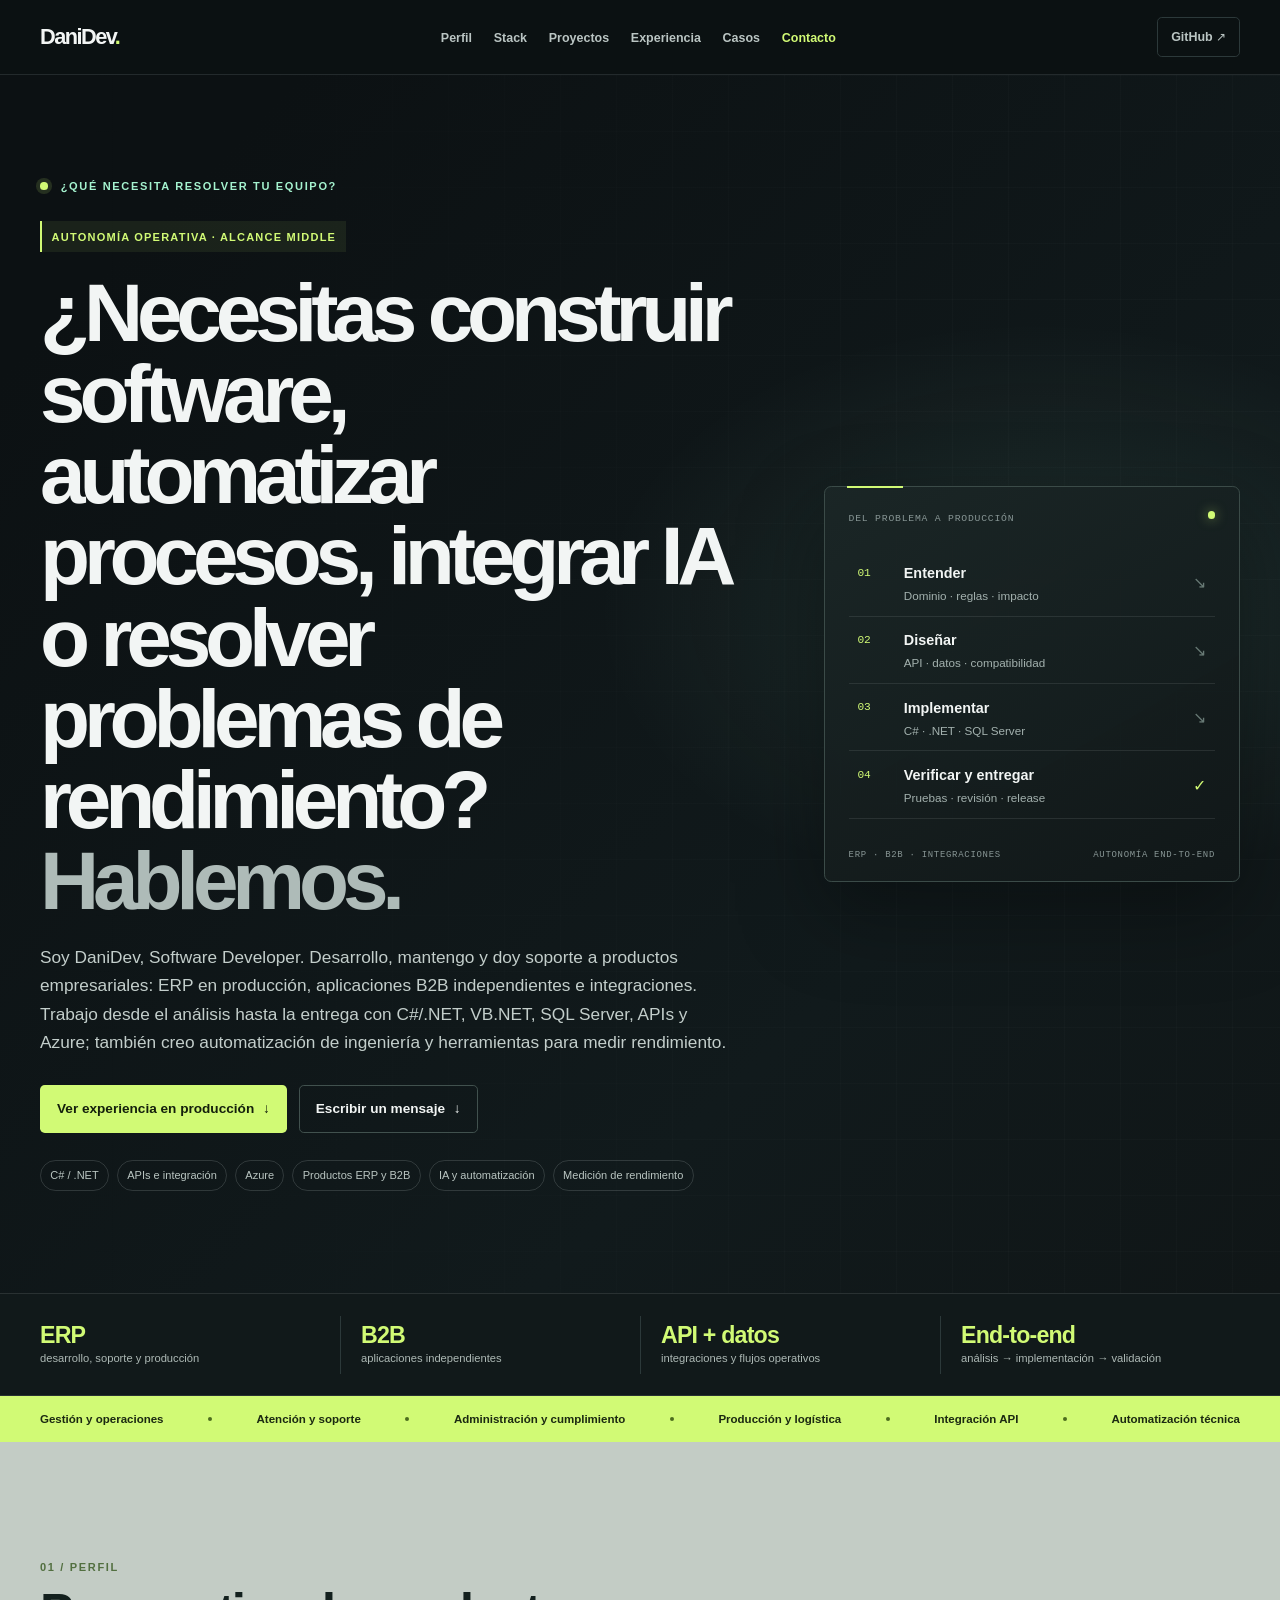
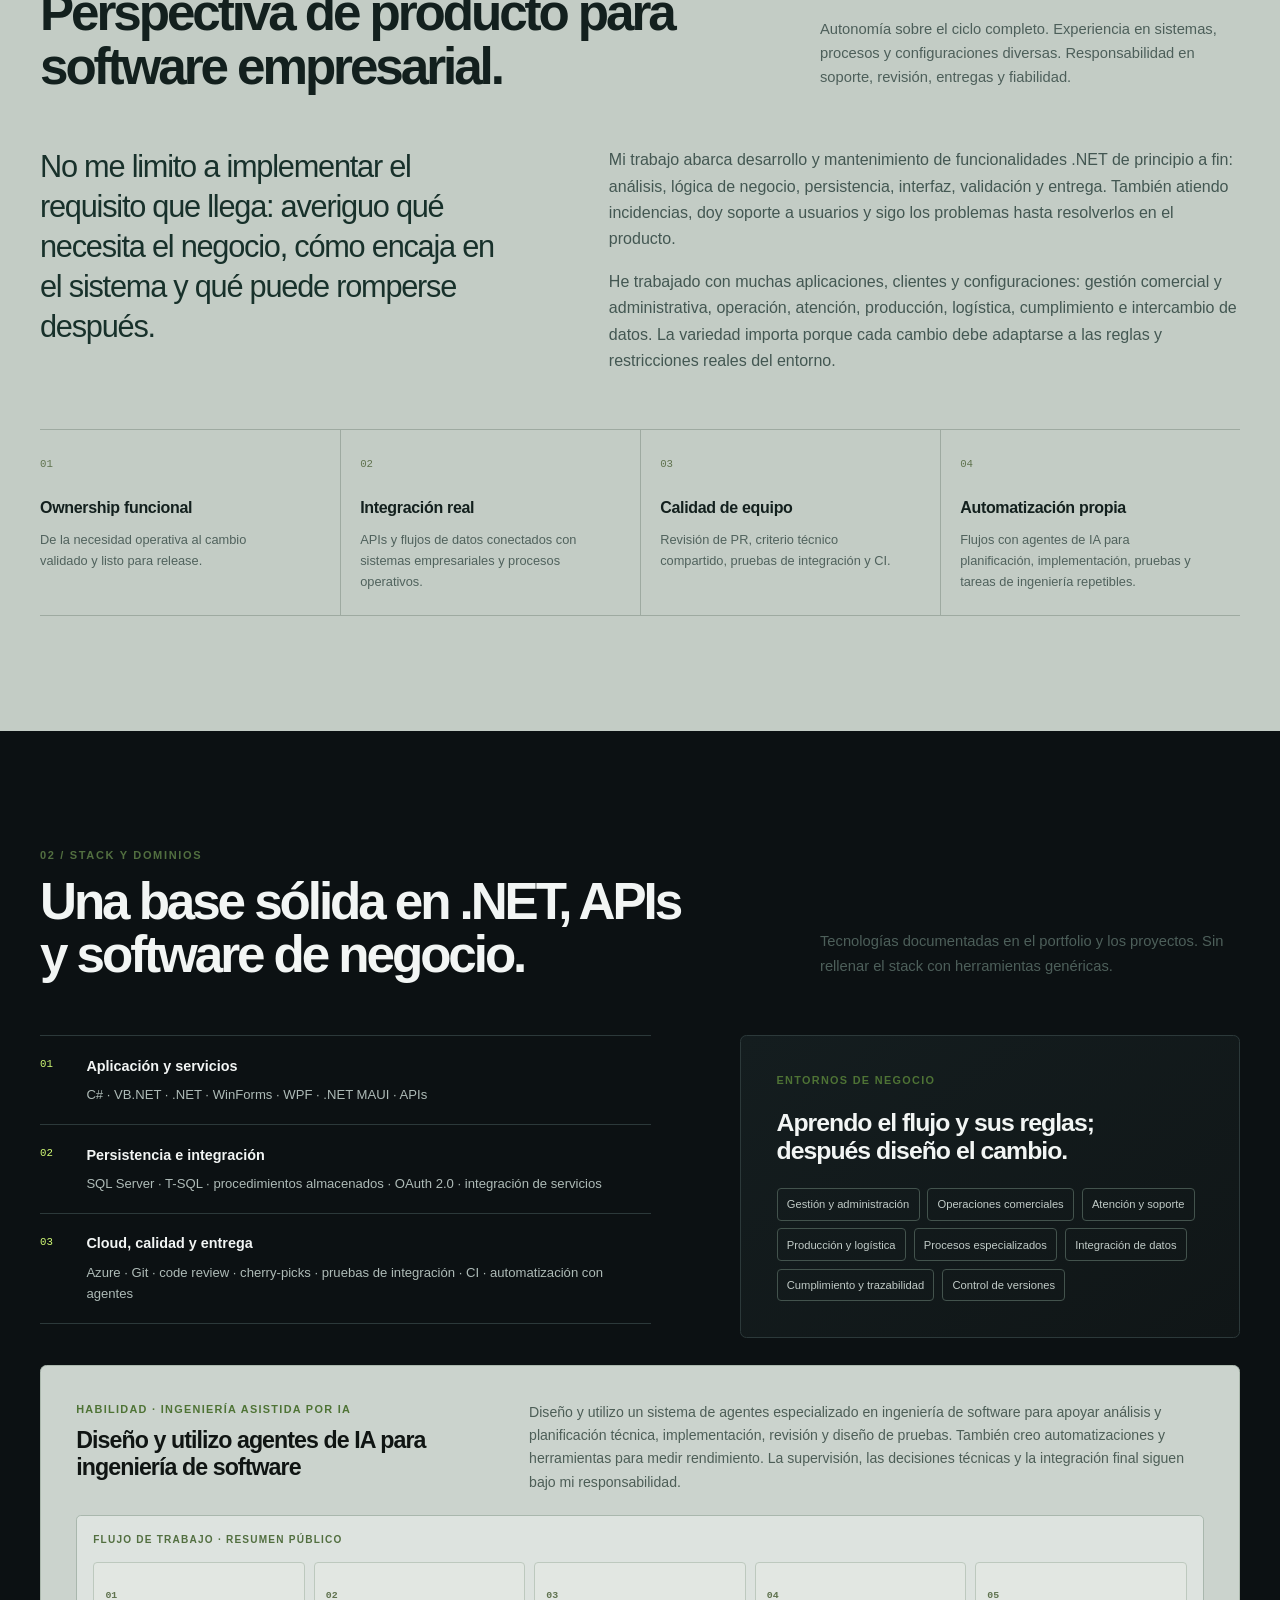
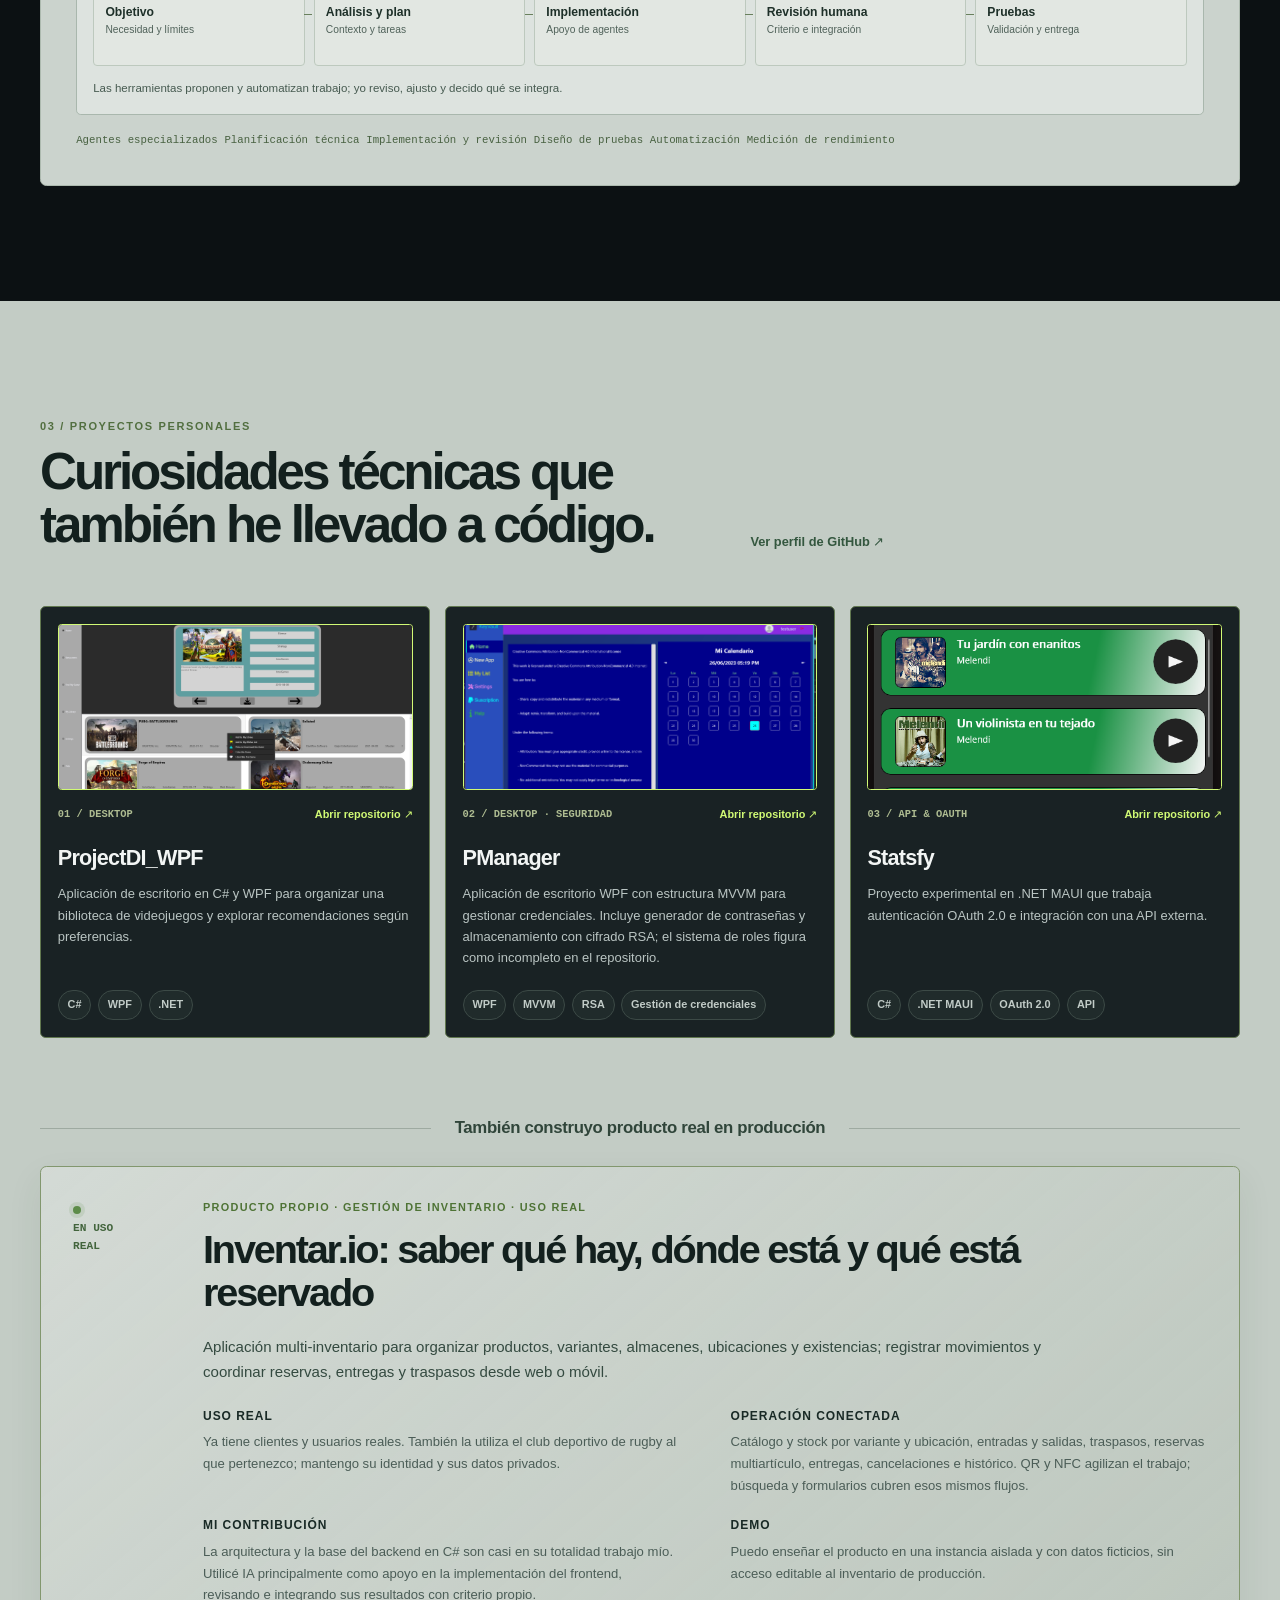
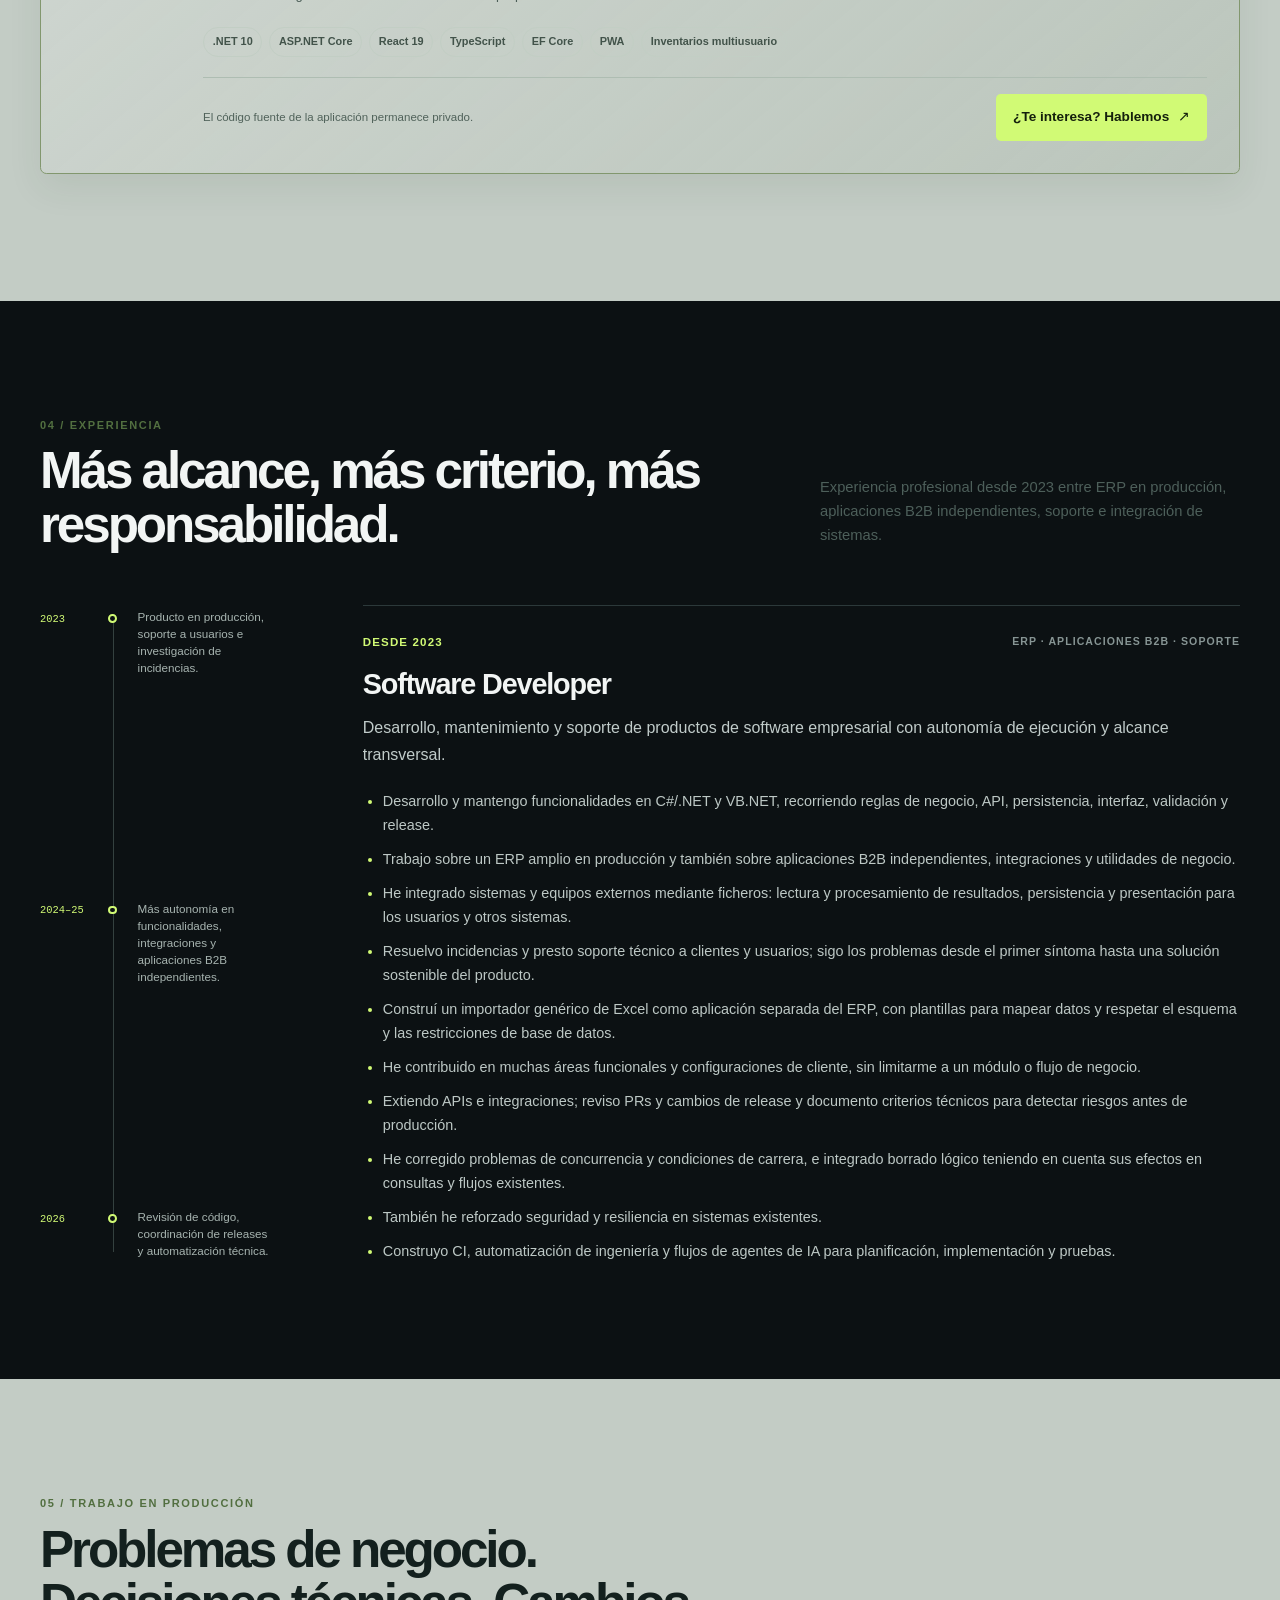
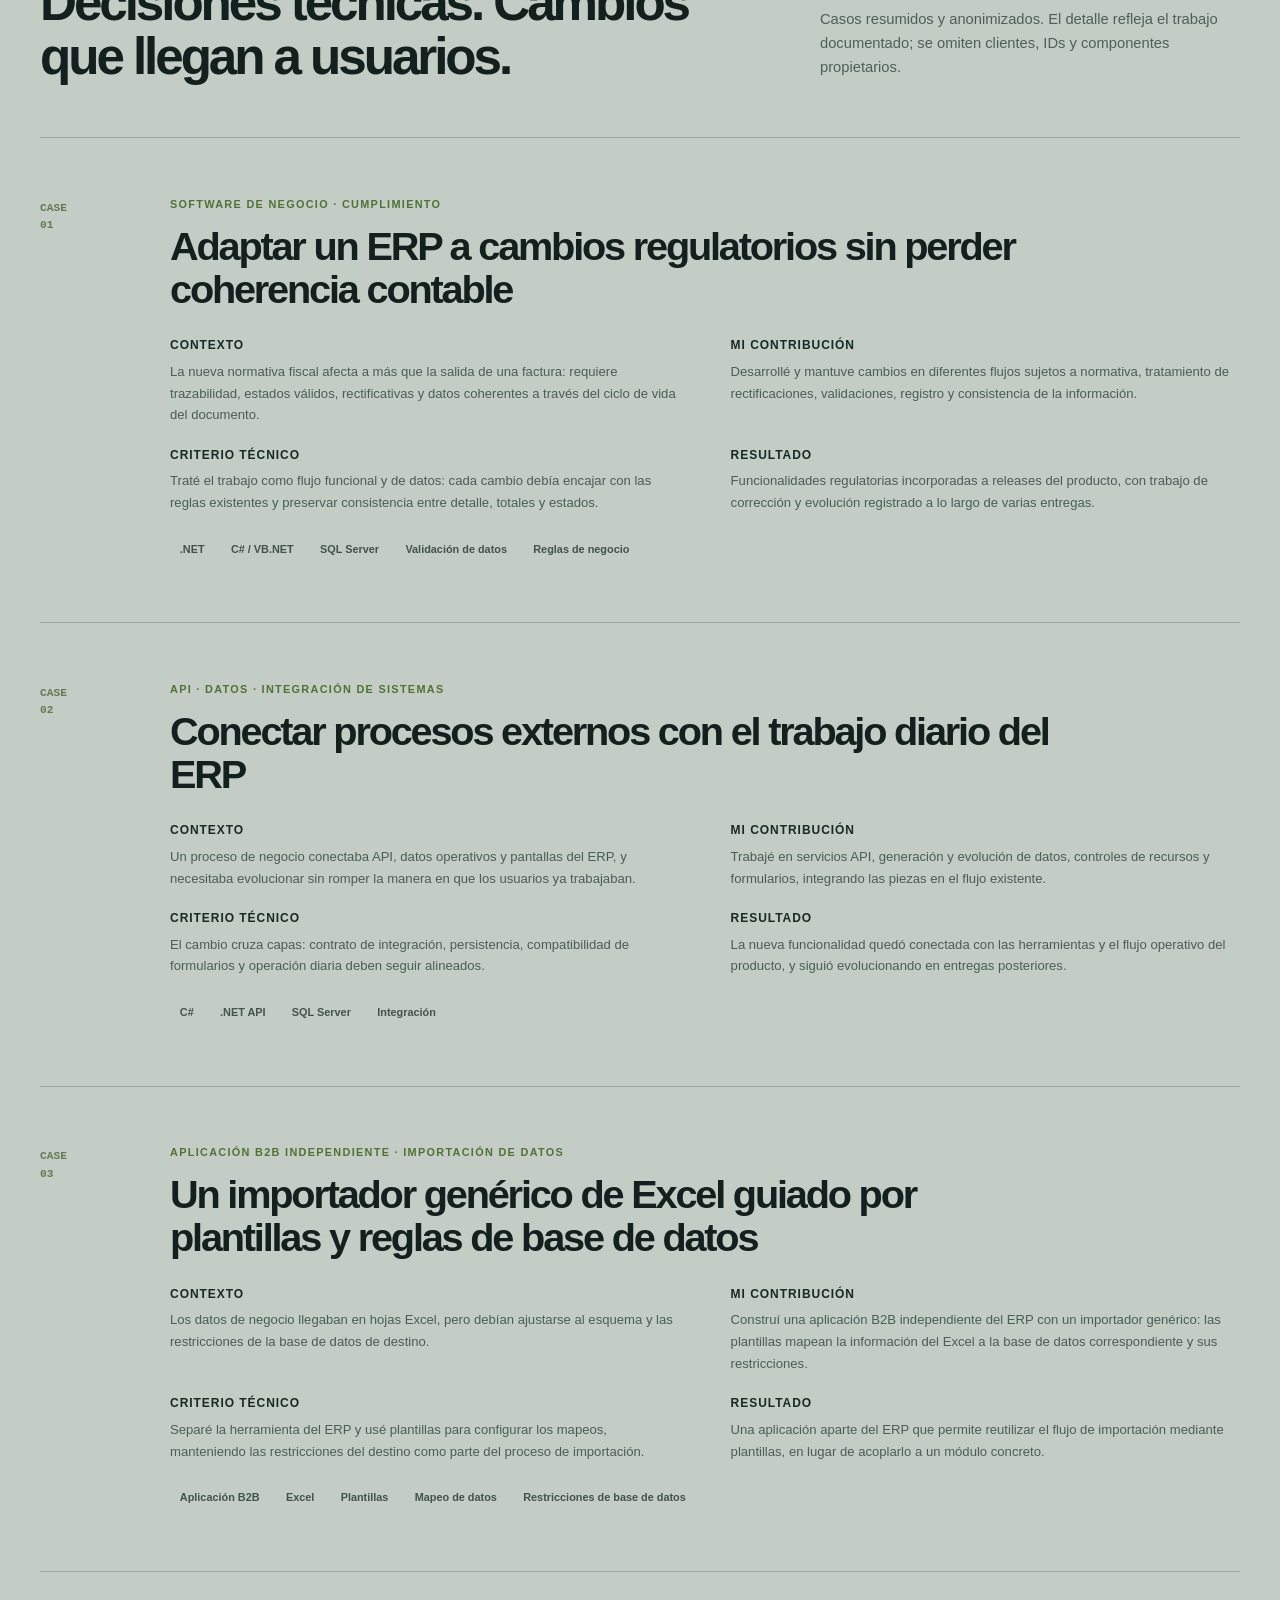
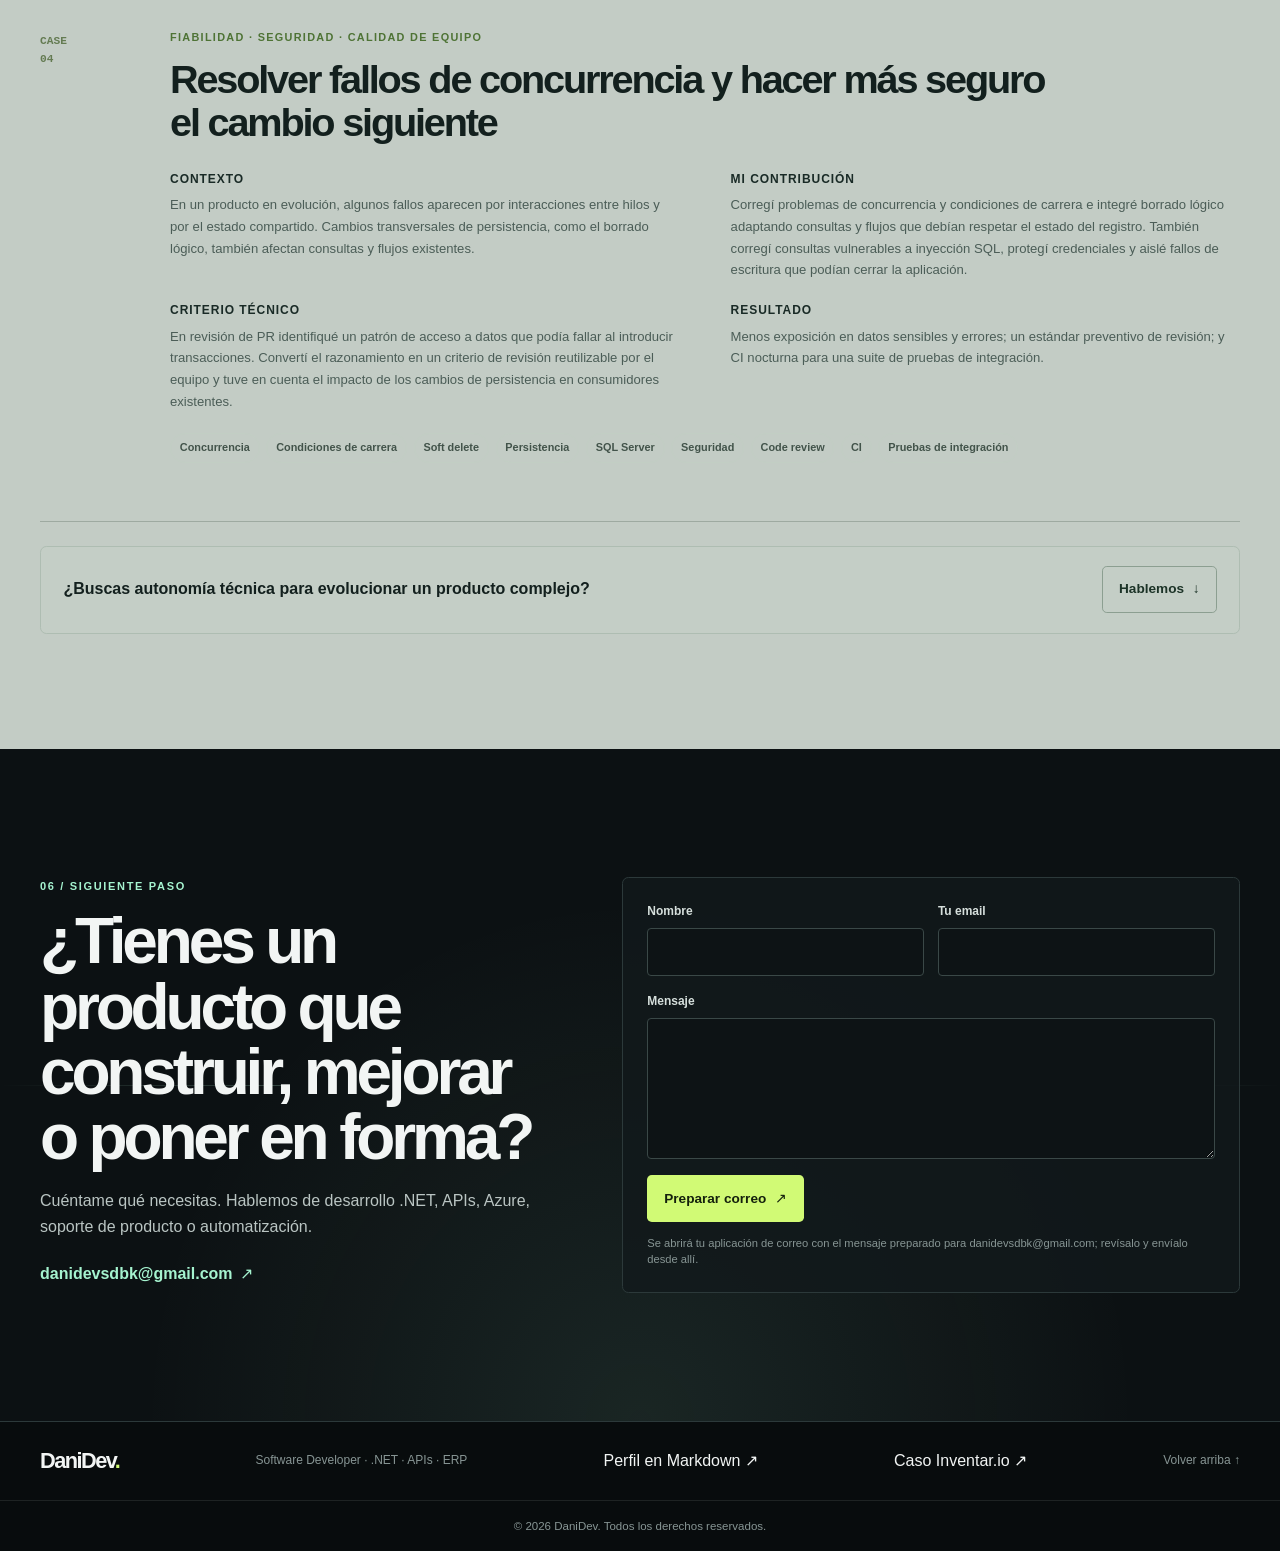
==== commit ff3a2377: "Add LinkedIn profile, portfolio content guide, inventory case prompt, and professional portfolio det" ====
--- a/web/index.html
+++ b/web/index.html
@@ -33,10 +33,10 @@
       <a class="logo" href="#inicio" aria-label="DaniDev, inicio">DaniDev<span>.</span></a>
       <ul class="nav-links">
         <li><a href="#perfil">Perfil</a></li>
+        <li><a href="#stack">Stack</a></li>
+        <li><a href="#proyectos">Proyectos</a></li>
         <li><a href="#experiencia">Experiencia</a></li>
         <li><a href="#casos">Casos</a></li>
-        <li><a href="#stack">Stack</a></li>
-        <li><a href="#proyectos">Proyectos</a></li>
         <li><a href="#contacto">Contacto</a></li>
       </ul>
       <a class="nav-cta" href="https://github.com/DaniDevSDBK" target="_blank" rel="noopener noreferrer">GitHub <span aria-hidden="true">↗</span></a>
@@ -108,10 +108,88 @@
       </div>
     </section>
 
-    <section class="section-wrap" id="experiencia" aria-labelledby="experiencia-title">
-      <div class="container">
-        <div class="section-heading split-heading">
-          <div><p class="eyebrow">02 / EXPERIENCIA</p><h2 id="experiencia-title">Más alcance, más criterio, más responsabilidad.</h2></div>
+    <section class="section-wrap" id="stack" aria-labelledby="stack-title">
+      <div class="container">
+        <div class="section-heading split-heading">
+          <div><p class="eyebrow">02 / STACK Y DOMINIOS</p><h2 id="stack-title">Una base sólida en .NET, APIs y software de negocio.</h2></div>
+          <p class="heading-aside">Tecnologías documentadas en el portfolio y los proyectos. Sin rellenar el stack con herramientas genéricas.</p>
+        </div>
+        <div class="stack-layout">
+          <div class="stack-groups">
+            <div class="stack-group"><span class="stack-index">01</span><div><h3>Aplicación y servicios</h3><p>C# · VB.NET · .NET · WinForms · WPF · .NET MAUI · APIs</p></div></div>
+            <div class="stack-group"><span class="stack-index">02</span><div><h3>Persistencia e integración</h3><p>SQL Server · T-SQL · procedimientos almacenados · OAuth 2.0 · integración de servicios</p></div></div>
+            <div class="stack-group"><span class="stack-index">03</span><div><h3>Cloud, calidad y entrega</h3><p>Azure · Git · code review · cherry-picks · pruebas de integración · CI · automatización con agentes</p></div></div>
+          </div>
+          <div class="domain-panel"><p class="case-type">ENTORNOS DE NEGOCIO</p><h3>Aprendo el flujo y sus reglas; después diseño el cambio.</h3><div class="domain-cloud"><span>Gestión y administración</span><span>Operaciones comerciales</span><span>Atención y soporte</span><span>Producción y logística</span><span>Procesos especializados</span><span>Integración de datos</span><span>Cumplimiento y trazabilidad</span><span>Control de versiones</span></div></div>
+        </div>
+        <div class="ai-feature">
+          <div><p class="case-type">HABILIDAD · INGENIERÍA ASISTIDA POR IA</p><h3>Diseño y utilizo agentes de IA para ingeniería de software</h3></div>
+          <p>Diseño y utilizo un sistema de agentes especializado en ingeniería de software para apoyar análisis y planificación técnica, implementación, revisión y diseño de pruebas. También creo automatizaciones y herramientas para medir rendimiento. La supervisión, las decisiones técnicas y la integración final siguen bajo mi responsabilidad.</p>
+          <div class="ai-workflow" role="group" aria-label="Flujo general de trabajo con agentes de IA: objetivo, análisis y planificación, implementación asistida, revisión humana, pruebas e integración">
+            <p class="ai-workflow-label">FLUJO DE TRABAJO · RESUMEN PÚBLICO</p>
+            <ol class="ai-flow">
+              <li><span>01</span><strong>Objetivo</strong><small>Necesidad y límites</small></li>
+              <li><span>02</span><strong>Análisis y plan</strong><small>Contexto y tareas</small></li>
+              <li><span>03</span><strong>Implementación</strong><small>Apoyo de agentes</small></li>
+              <li><span>04</span><strong>Revisión humana</strong><small>Criterio e integración</small></li>
+              <li><span>05</span><strong>Pruebas</strong><small>Validación y entrega</small></li>
+            </ol>
+            <p class="ai-workflow-note">Las herramientas proponen y automatizan trabajo; yo reviso, ajusto y decido qué se integra.</p>
+          </div>
+          <div class="ai-tags"><span>Agentes especializados</span><span>Planificación técnica</span><span>Implementación y revisión</span><span>Diseño de pruebas</span><span>Automatización</span><span>Medición de rendimiento</span></div>
+        </div>
+      </div>
+    </section>
+
+<section class="section-wrap section-light" id="proyectos" aria-labelledby="proyectos-title">
+      <div class="container">
+        <div class="section-heading split-heading">
+          <div><p class="eyebrow">03 / PROYECTOS PERSONALES</p><h2 id="proyectos-title">Curiosidades técnicas que también he llevado a código.</h2></div>
+          <a class="text-link" href="https://github.com/DaniDevSDBK" target="_blank" rel="noopener noreferrer">Ver perfil de GitHub <span aria-hidden="true">↗</span></a>
+        </div>
+        <div class="project-grid">
+          <a class="project-card" href="https://github.com/DaniDevSDBK/ProjectDI_WPF" target="_blank" rel="noopener noreferrer">
+            <img class="project-image" src="assets/projectdi.png" alt="Captura de la biblioteca y pantalla principal de ProjectDI_WPF" loading="lazy" decoding="async">
+            <div class="project-top"><span class="project-index">01 / DESKTOP</span><span class="project-open">Abrir repositorio <span aria-hidden="true">↗</span></span></div>
+            <h3>ProjectDI_WPF</h3><p>Aplicación de escritorio en C# y WPF para organizar una biblioteca de videojuegos y explorar recomendaciones según preferencias.</p><div class="tags"><span>C#</span><span>WPF</span><span>.NET</span></div>
+          </a>
+          <a class="project-card" href="https://github.com/DaniDevSDBK/PManager" target="_blank" rel="noopener noreferrer">
+            <img class="project-image" src="assets/pmanager.png" alt="Captura de la pantalla principal de PManager" loading="lazy" decoding="async">
+            <div class="project-top"><span class="project-index">02 / DESKTOP · SEGURIDAD</span><span class="project-open">Abrir repositorio <span aria-hidden="true">↗</span></span></div>
+            <h3>PManager</h3><p>Aplicación de escritorio WPF con estructura MVVM para gestionar credenciales. Incluye generador de contraseñas y almacenamiento con cifrado RSA; el sistema de roles figura como incompleto en el repositorio.</p><div class="tags"><span>WPF</span><span>MVVM</span><span>RSA</span><span>Gestión de credenciales</span></div>
+          </a>
+          <a class="project-card" href="https://github.com/DaniDevSDBK/Statsfy" target="_blank" rel="noopener noreferrer">
+            <img class="project-image" src="assets/statsfy.png" alt="Captura de la biblioteca musical de Statsfy" loading="lazy" decoding="async">
+            <div class="project-top"><span class="project-index">03 / API & OAUTH</span><span class="project-open">Abrir repositorio <span aria-hidden="true">↗</span></span></div>
+            <h3>Statsfy</h3><p>Proyecto experimental en .NET MAUI que trabaja autenticación OAuth 2.0 e integración con una API externa.</p><div class="tags"><span>C#</span><span>.NET MAUI</span><span>OAuth 2.0</span><span>API</span></div>
+          </a>
+        </div>
+      </div>
+      <div class="container">
+        <div class="production-divider"><span aria-hidden="true"></span><h3>También construyo producto real en producción</h3><span aria-hidden="true"></span></div>
+        <article class="case-study live-product" id="inventario">
+            <div class="case-number live-product-mark"><span class="live-status-dot" aria-hidden="true"></span><br>EN USO<br>REAL</div>
+            <div class="case-main">
+              <p class="case-type">PRODUCTO PROPIO · GESTIÓN DE INVENTARIO · USO REAL</p>
+              <h3>Inventar.io: saber qué hay, dónde está y qué está reservado</h3>
+              <p class="live-product-lede">Aplicación multi-inventario para organizar productos, variantes, almacenes, ubicaciones y existencias; registrar movimientos y coordinar reservas, entregas y traspasos desde web o móvil.</p>
+              <div class="case-content-grid">
+                <div><h4>Uso real</h4><p>Ya tiene clientes y usuarios reales. También la utiliza el club deportivo de rugby al que pertenezco; mantengo su identidad y sus datos privados.</p></div>
+                <div><h4>Operación conectada</h4><p>Catálogo y stock por variante y ubicación, entradas y salidas, traspasos, reservas multiartículo, entregas, cancelaciones e histórico. QR y NFC agilizan el trabajo; búsqueda y formularios cubren esos mismos flujos.</p></div>
+                <div><h4>Mi contribución</h4><p>La arquitectura y la base del backend en C# son casi en su totalidad trabajo mío. Utilicé IA principalmente como apoyo en la implementación del frontend, revisando e integrando sus resultados con criterio propio.</p></div>
+                <div><h4>Demo</h4><p>Puedo enseñar el producto en una instancia aislada y con datos ficticios, sin acceso editable al inventario de producción.</p></div>
+              </div>
+              <div class="tags"><span>.NET 10</span><span>ASP.NET Core</span><span>React 19</span><span>TypeScript</span><span>EF Core</span><span>PWA</span><span>Inventarios multiusuario</span></div>
+              <div class="live-product-footer"><span>El código fuente de la aplicación permanece privado.</span><a class="button primary" href="#contacto">¿Te interesa? Hablemos <span aria-hidden="true">↗</span></a></div>
+            </div>
+          </article>
+      </div>
+        </section>
+
+<section class="section-wrap" id="experiencia" aria-labelledby="experiencia-title">
+      <div class="container">
+        <div class="section-heading split-heading">
+          <div><p class="eyebrow">04 / EXPERIENCIA</p><h2 id="experiencia-title">Más alcance, más criterio, más responsabilidad.</h2></div>
           <p class="heading-aside">Experiencia profesional desde 2023 entre ERP en producción, aplicaciones B2B independientes, soporte e integración de sistemas.</p>
         </div>
         <div class="experience-layout">
@@ -139,10 +217,10 @@
       </div>
     </section>
 
-    <section class="section-wrap section-light" id="casos" aria-labelledby="casos-title">
-      <div class="container">
-        <div class="section-heading split-heading">
-          <div><p class="eyebrow">03 / TRABAJO EN PRODUCCIÓN</p><h2 id="casos-title">Problemas de negocio. Decisiones técnicas. Cambios que llegan a usuarios.</h2></div>
+<section class="section-wrap section-light" id="casos" aria-labelledby="casos-title">
+      <div class="container">
+        <div class="section-heading split-heading">
+          <div><p class="eyebrow">05 / TRABAJO EN PRODUCCIÓN</p><h2 id="casos-title">Problemas de negocio. Decisiones técnicas. Cambios que llegan a usuarios.</h2></div>
           <p class="heading-aside">Casos resumidos y anonimizados. El detalle refleja el trabajo documentado; se omiten clientes, IDs y componentes propietarios.</p>
         </div>
         <div class="case-list">
@@ -203,55 +281,9 @@
             </div>
           </article>
         </div>
-        <div class="ai-feature">
-          <div><p class="case-type">AI-ASSISTED ENGINEERING</p><h3>IA aplicada a trabajo real de ingeniería</h3></div>
-          <p>Diseñé por iniciativa propia y uso en trabajo real un flujo de agentes de IA especializado en software ERP. Apoya análisis y planificación técnica, implementación, revisión y diseño de pruebas. También he creado herramientas para automatizar tareas de ingeniería y medir el rendimiento de componentes. Mantengo privada la arquitectura y los detalles internos; la experiencia, las funciones generales y el uso real están documentados.</p>
-          <div class="ai-tags"><span>Agentes especializados</span><span>Planificación técnica</span><span>Implementación y revisión</span><span>Diseño de pruebas</span><span>Automatización</span><span>Medición de rendimiento</span></div>
-        </div>
+
+
         <div class="case-cta"><p>¿Buscas autonomía técnica para evolucionar un producto complejo?</p><a class="button secondary" href="#contacto">Hablemos <span aria-hidden="true">↓</span></a></div>
-      </div>
-    </section>
-
-    <section class="section-wrap" id="stack" aria-labelledby="stack-title">
-      <div class="container">
-        <div class="section-heading split-heading">
-          <div><p class="eyebrow">04 / STACK Y DOMINIOS</p><h2 id="stack-title">Una base sólida en .NET, APIs y software de negocio.</h2></div>
-          <p class="heading-aside">Tecnologías documentadas en el portfolio y los proyectos. Sin rellenar el stack con herramientas genéricas.</p>
-        </div>
-        <div class="stack-layout">
-          <div class="stack-groups">
-            <div class="stack-group"><span class="stack-index">01</span><div><h3>Aplicación y servicios</h3><p>C# · VB.NET · .NET · WinForms · WPF · .NET MAUI · APIs</p></div></div>
-            <div class="stack-group"><span class="stack-index">02</span><div><h3>Persistencia e integración</h3><p>SQL Server · T-SQL · procedimientos almacenados · OAuth 2.0 · integración de servicios</p></div></div>
-            <div class="stack-group"><span class="stack-index">03</span><div><h3>Cloud, calidad y entrega</h3><p>Azure · Git · code review · cherry-picks · pruebas de integración · CI · automatización con agentes</p></div></div>
-          </div>
-          <div class="domain-panel"><p class="case-type">ENTORNOS DE NEGOCIO</p><h3>Aprendo el flujo y sus reglas; después diseño el cambio.</h3><div class="domain-cloud"><span>Gestión y administración</span><span>Operaciones comerciales</span><span>Atención y soporte</span><span>Producción y logística</span><span>Procesos especializados</span><span>Integración de datos</span><span>Cumplimiento y trazabilidad</span><span>Control de versiones</span></div></div>
-        </div>
-      </div>
-    </section>
-
-    <section class="section-wrap section-light" id="proyectos" aria-labelledby="proyectos-title">
-      <div class="container">
-        <div class="section-heading split-heading">
-          <div><p class="eyebrow">05 / PROYECTOS PERSONALES</p><h2 id="proyectos-title">También construyo fuera del ERP.</h2></div>
-          <a class="text-link" href="https://github.com/DaniDevSDBK" target="_blank" rel="noopener noreferrer">Ver perfil de GitHub <span aria-hidden="true">↗</span></a>
-        </div>
-        <div class="project-grid">
-          <a class="project-card" href="https://github.com/DaniDevSDBK/ProjectDI_WPF" target="_blank" rel="noopener noreferrer">
-            <img class="project-image" src="assets/projectdi.png" alt="Captura de la biblioteca y pantalla principal de ProjectDI_WPF" loading="lazy" decoding="async">
-            <div class="project-top"><span class="project-index">01 / DESKTOP</span><span class="project-open">Abrir repositorio <span aria-hidden="true">↗</span></span></div>
-            <h3>ProjectDI_WPF</h3><p>Aplicación de escritorio en C# y WPF para organizar una biblioteca de videojuegos y explorar recomendaciones según preferencias.</p><div class="tags"><span>C#</span><span>WPF</span><span>.NET</span></div>
-          </a>
-          <a class="project-card" href="https://github.com/DaniDevSDBK/PManager" target="_blank" rel="noopener noreferrer">
-            <img class="project-image" src="assets/pmanager.png" alt="Captura de la pantalla principal de PManager" loading="lazy" decoding="async">
-            <div class="project-top"><span class="project-index">02 / DESKTOP · SEGURIDAD</span><span class="project-open">Abrir repositorio <span aria-hidden="true">↗</span></span></div>
-            <h3>PManager</h3><p>Aplicación de escritorio WPF con estructura MVVM para gestionar credenciales. Incluye generador de contraseñas y almacenamiento con cifrado RSA; el sistema de roles figura como incompleto en el repositorio.</p><div class="tags"><span>WPF</span><span>MVVM</span><span>RSA</span><span>Gestión de credenciales</span></div>
-          </a>
-          <a class="project-card" href="https://github.com/DaniDevSDBK/Statsfy" target="_blank" rel="noopener noreferrer">
-            <img class="project-image" src="assets/statsfy.png" alt="Captura de la biblioteca musical de Statsfy" loading="lazy" decoding="async">
-            <div class="project-top"><span class="project-index">03 / API & OAUTH</span><span class="project-open">Abrir repositorio <span aria-hidden="true">↗</span></span></div>
-            <h3>Statsfy</h3><p>Proyecto experimental en .NET MAUI que trabaja autenticación OAuth 2.0 e integración con una API externa.</p><div class="tags"><span>C#</span><span>.NET MAUI</span><span>OAuth 2.0</span><span>API</span></div>
-          </a>
-        </div>
       </div>
     </section>
 
@@ -276,7 +308,7 @@
     </section>
   </main>
 
-  <footer class="site-footer"><div class="container footer-inner"><a class="logo" href="#inicio">DaniDev<span>.</span></a><p>Software Developer · .NET · APIs · ERP</p><a href="portfolio.md">Perfil en Markdown ↗</a><a href="#main">Volver arriba ↑</a></div><div class="footer-meta-band"><p class="container footer-meta">© 2026 DaniDev. Todos los derechos reservados.</p></div></footer>
+  <footer class="site-footer"><div class="container footer-inner"><a class="logo" href="#inicio">DaniDev<span>.</span></a><p>Software Developer · .NET · APIs · ERP</p><a href="portfolio.md">Perfil en Markdown ↗</a><a href="#inventario">Caso Inventar.io ↗</a><a href="#main">Volver arriba ↑</a></div><div class="footer-meta-band"><p class="container footer-meta">© 2026 DaniDev. Todos los derechos reservados.</p></div></footer>
   <script src="script.js" defer></script>
 </body>
 </html>
--- a/web/style.css
+++ b/web/style.css
@@ -7,8 +7,8 @@
   --night-2: #12191b;
   --night-3: #192224;
   --line-dark: #2c393a;
-  --paper: #c9d1cb;
-  --paper-2: #d3dad5;
+  --paper: #c3ccc5;
+  --paper-2: #cbd3cd;
   --paper-ink: #13201e;
   --paper-muted: #4d5f5a;
   --line-light: #9eaaa1;
@@ -16,7 +16,7 @@
   --mint-ink: #0b2419;
   --lime: #d1fa75;
   --max-width: 1200px;
-  scrollbar-color: #60746c #0c1113;
+  scrollbar-color: #e8ca52 #13191a;
   scrollbar-width: thin;
   font-family: Inter, "Segoe UI", Roboto, Helvetica, Arial, sans-serif;
   font-synthesis: none;
@@ -32,14 +32,18 @@
 p, h1, h2, h3, h4 { margin-top: 0; }
 ::selection { color: var(--mint-ink); background: var(--mint); }
 *::-webkit-scrollbar { width: 10px; height: 8px; }
-*::-webkit-scrollbar-track { background: #0c1113; }
-*::-webkit-scrollbar-thumb { border: 2px solid #0c1113; border-radius: 999px; background: linear-gradient(180deg, #a5f3cf, #d1fa75); }
-*::-webkit-scrollbar-thumb:hover { background: #e0ffa0; }
+*::-webkit-scrollbar-track { margin-block: 4px; border-radius: 999px; background: #13191a; }
+*::-webkit-scrollbar-thumb { min-height: 36px; border: 2px solid #13191a; border-radius: 999px; background: linear-gradient(180deg, #f2dc70, #d9b936); }
+*::-webkit-scrollbar-thumb:hover { background: linear-gradient(180deg, #ffea83, #e8c83d); }
+*::-webkit-scrollbar-button { display: none; width: 0; height: 0; }
+*::-webkit-scrollbar-corner { background: #13191a; }
 .nav-links::-webkit-scrollbar-track, .signal-inner::-webkit-scrollbar-track { background: transparent; }
-.nav-links::-webkit-scrollbar-thumb, .signal-inner::-webkit-scrollbar-thumb { border-color: transparent; background: #81968b; }
-.section-light, .section-light * { scrollbar-color: #72847a #c9d1cb; }
-.section-light *::-webkit-scrollbar-track { background: #c9d1cb; }
-.section-light *::-webkit-scrollbar-thumb { border-color: #c9d1cb; background: #758a7c; }
+.nav-links::-webkit-scrollbar-thumb, .signal-inner::-webkit-scrollbar-thumb { border-color: transparent; background: linear-gradient(180deg, #f2dc70, #d9b936); }
+.section-light, .section-light * { scrollbar-color: #c4a62f #b8c2ba; }
+.section-light *::-webkit-scrollbar-track { background: #b8c2ba; }
+.section-light *::-webkit-scrollbar-thumb { border-color: #b8c2ba; background: linear-gradient(180deg, #f2dc70, #d9b936); }
+.section-light *::-webkit-scrollbar-thumb:hover { background: linear-gradient(180deg, #ffea83, #e8c83d); }
+.section-light *::-webkit-scrollbar-corner { background: #b8c2ba; }
 .container { width: min(calc(100% - 3.5rem), var(--max-width)); margin-inline: auto; }
 .skip-link { position: fixed; z-index: 200; top: .5rem; left: .5rem; padding: .7rem 1rem; transform: translateY(-150%); border-radius: .35rem; background: var(--lime); color: var(--mint-ink); font-weight: 750; }
 .skip-link:focus { transform: translateY(0); }
@@ -146,10 +150,11 @@
 .ai-feature { display: grid; grid-template-columns: .75fr 1.25fr; align-items: start; gap: .5rem 3rem; margin-top: 1.7rem; padding: clamp(1.4rem, 3vw, 2.2rem); border: 1px solid #acb9ae; border-radius: .4rem; background: var(--paper-2); }
 .ai-feature .case-type { grid-column: 1; }
 .ai-feature h3 { grid-column: 1; margin: -.2rem 0 0; font-size: 1.45rem; line-height: 1.15; letter-spacing: -.04em; }
+.ai-feature h3 { color: #101513; }
 .ai-feature > p { grid-column: 2; grid-row: 1 / span 2; margin: 0; color: #4d5e57; font-size: .88rem; }
 .ai-tags { grid-column: 1 / -1; margin-top: .6rem; }
 .ai-tags span { color: #486141; font-family: ui-monospace, SFMono-Regular, Consolas, monospace; font-size: .67rem; }
-.case-cta { display: flex; align-items: center; justify-content: space-between; gap: 1.2rem; margin-top: 1.5rem; padding: 1.2rem 1.4rem; border: 1px solid #aebdb2; border-radius: .4rem; background: #cbd6ce; }
+.case-cta { display: flex; align-items: center; justify-content: space-between; gap: 1.2rem; margin-top: 1.5rem; padding: 1.2rem 1.4rem; border: 1px solid #aebdb2; border-radius: .4rem; background: #c4cec6; }
 .case-cta p { margin: 0; color: var(--paper-ink); font-weight: 750; }
 .case-cta .button.secondary { border-color: #8c9f91; color: #1c3327; }
 .case-cta .button.secondary:hover { border-color: #344f3b; color: #1c3327; }
@@ -261,3 +266,24 @@
 @media (prefers-reduced-motion: reduce) {
   *, *::before, *::after { scroll-behavior: auto !important; animation-duration: .01ms !important; animation-iteration-count: 1 !important; transition-duration: .01ms !important; }
 }
+.live-product { margin-block: .7rem; padding: clamp(1.25rem, 3vw, 2rem); border: 1px solid #82976e; border-radius: .4rem; background: linear-gradient(140deg, rgb(255 255 255 / 28%), rgb(92 121 80 / 8%)); box-shadow: 0 14px 35px rgb(37 58 43 / 8%); }
+.live-product .case-number { color: #42643c; }
+.live-status-dot { display: inline-block; width: .5rem; height: .5rem; border-radius: 50%; background: #5d8c49; box-shadow: 0 0 0 .25rem rgb(93 140 73 / 14%); }
+.live-product-lede { max-width: 900px; margin: -.3rem 0 1.4rem; color: #344a40; font-size: .94rem; }
+.live-product-footer { display: flex; flex-wrap: wrap; align-items: center; justify-content: space-between; gap: .9rem; margin-top: 1.25rem; padding-top: 1rem; border-top: 1px solid #aebdb2; }
+.live-product-footer > span { color: #50625a; font-size: .72rem; }
+.ai-workflow { grid-column: 1 / -1; margin-top: .8rem; padding: 1rem; border: 1px solid #a9b7ad; border-radius: .3rem; background: rgb(255 255 255 / 35%); }
+.ai-workflow-label { margin: 0 0 .85rem; color: #526f40; font-size: .63rem; font-weight: 850; letter-spacing: .12em; }
+.ai-flow { display: grid; grid-template-columns: repeat(5, minmax(0, 1fr)); gap: .55rem; margin: 0; padding: 0; list-style: none; counter-reset: ai-step; }
+.ai-flow li { position: relative; display: flex; min-height: 104px; flex-direction: column; align-items: flex-start; justify-content: center; gap: .24rem; padding: .7rem; border: 1px solid #bdc9be; border-radius: .25rem; background: #e2e7e2; }
+.ai-flow li:not(:last-child)::after { position: absolute; top: 50%; right: -.52rem; z-index: 1; width: .5rem; height: 1px; background: #69805d; content: ""; }
+.ai-flow li > span { color: #60734f; font: 750 .62rem/1 ui-monospace, SFMono-Regular, Consolas, monospace; }
+.ai-flow strong { color: #1e3029; font-size: .76rem; line-height: 1.2; }
+.ai-flow small { color: #50625a; font-size: .64rem; line-height: 1.3; }
+.ai-workflow-note { margin: .8rem 0 0; color: #465a50; font-size: .72rem; }
+@media (max-width: 760px) { .ai-flow { grid-template-columns: 1fr; } .ai-flow li { min-height: 68px; } .ai-flow li:not(:last-child)::after { top: auto; right: 50%; bottom: -.56rem; width: 1px; height: .55rem; } }
+@media (max-width: 680px) { .live-product { padding: 1rem; } .live-product-footer { align-items: flex-start; flex-direction: column; } }
+.production-divider { display: grid; grid-template-columns: 1fr auto 1fr; align-items: center; gap: clamp(.8rem, 2vw, 1.5rem); margin: clamp(3rem, 6vw, 5rem) 0 1.5rem; }
+.production-divider > span { height: 1px; background: #9eaaa1; }
+.production-divider h3 { margin: 0; color: #30453a; font-size: clamp(.85rem, 1.5vw, 1.05rem); font-weight: 750; letter-spacing: -.02em; text-align: center; }
+@media (max-width: 680px) { .production-divider { grid-template-columns: 1fr; gap: .65rem; justify-items: center; } .production-divider > span { width: 100%; } }
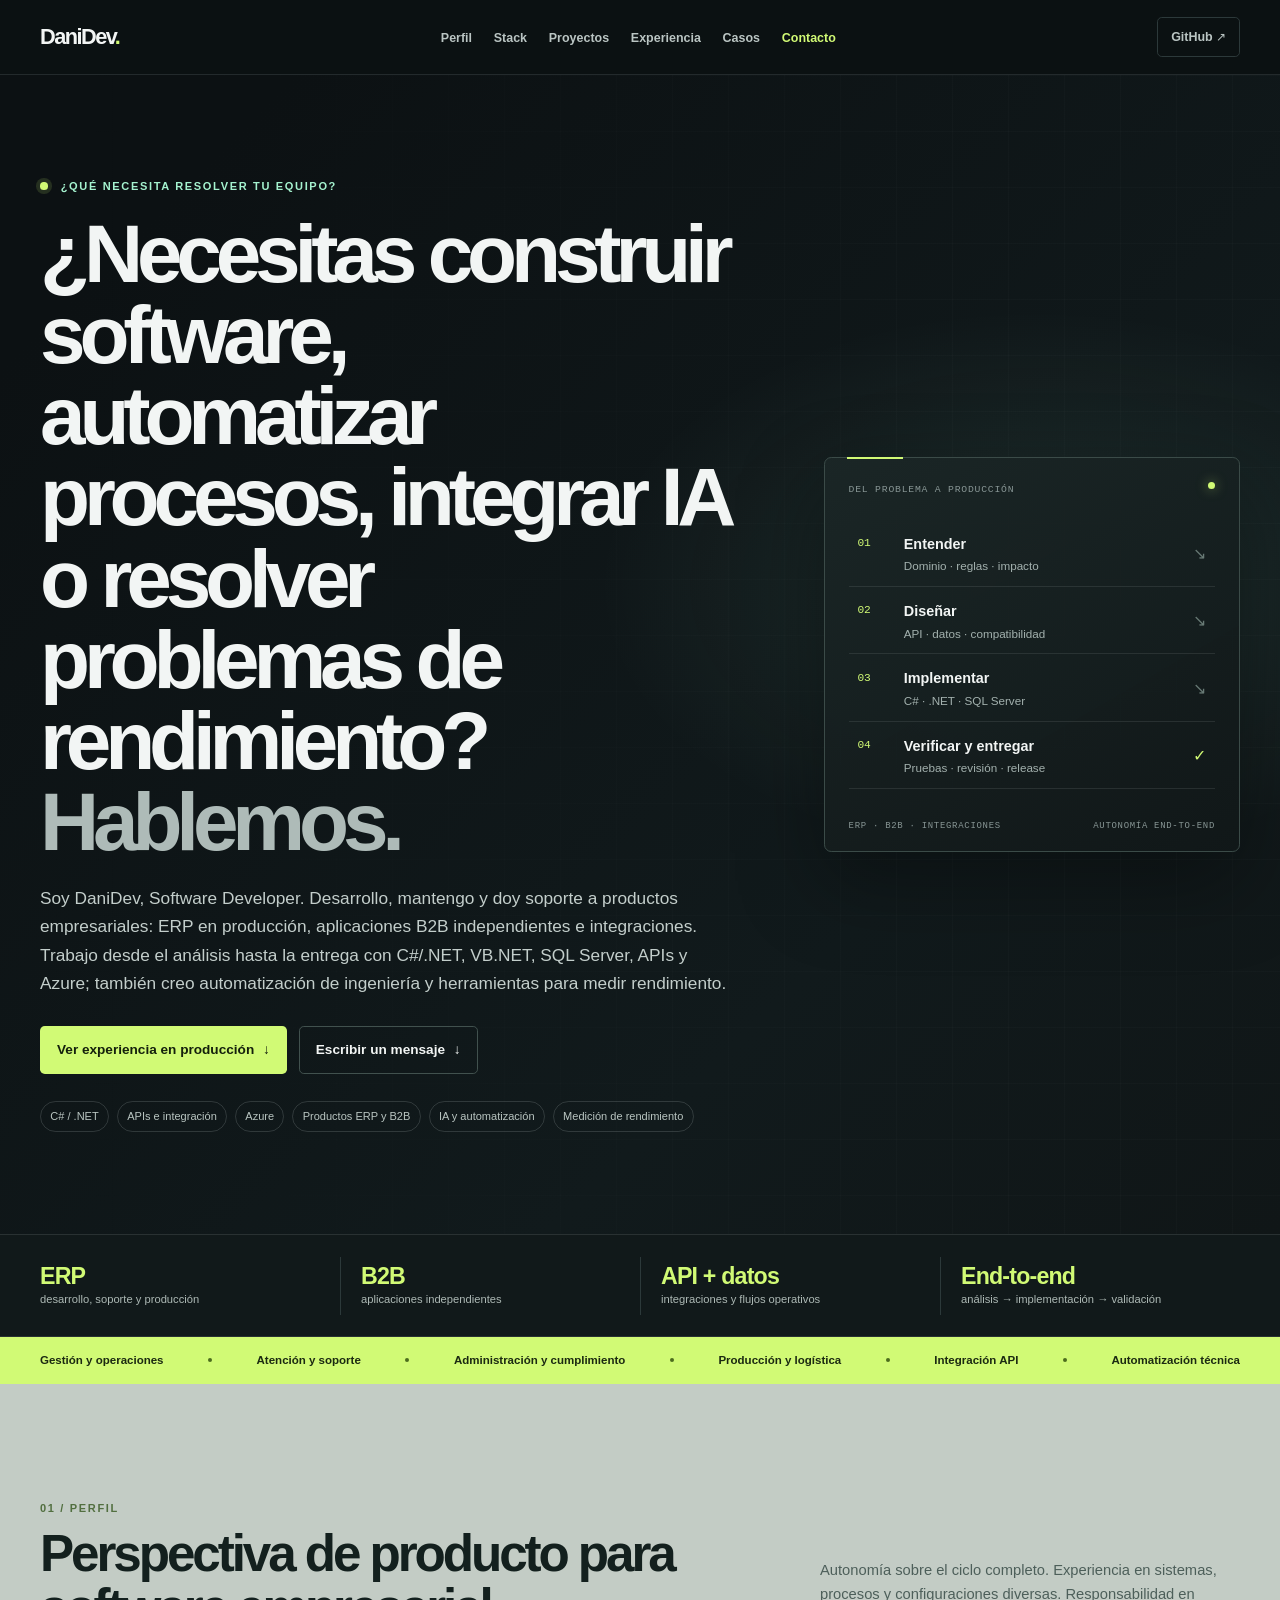
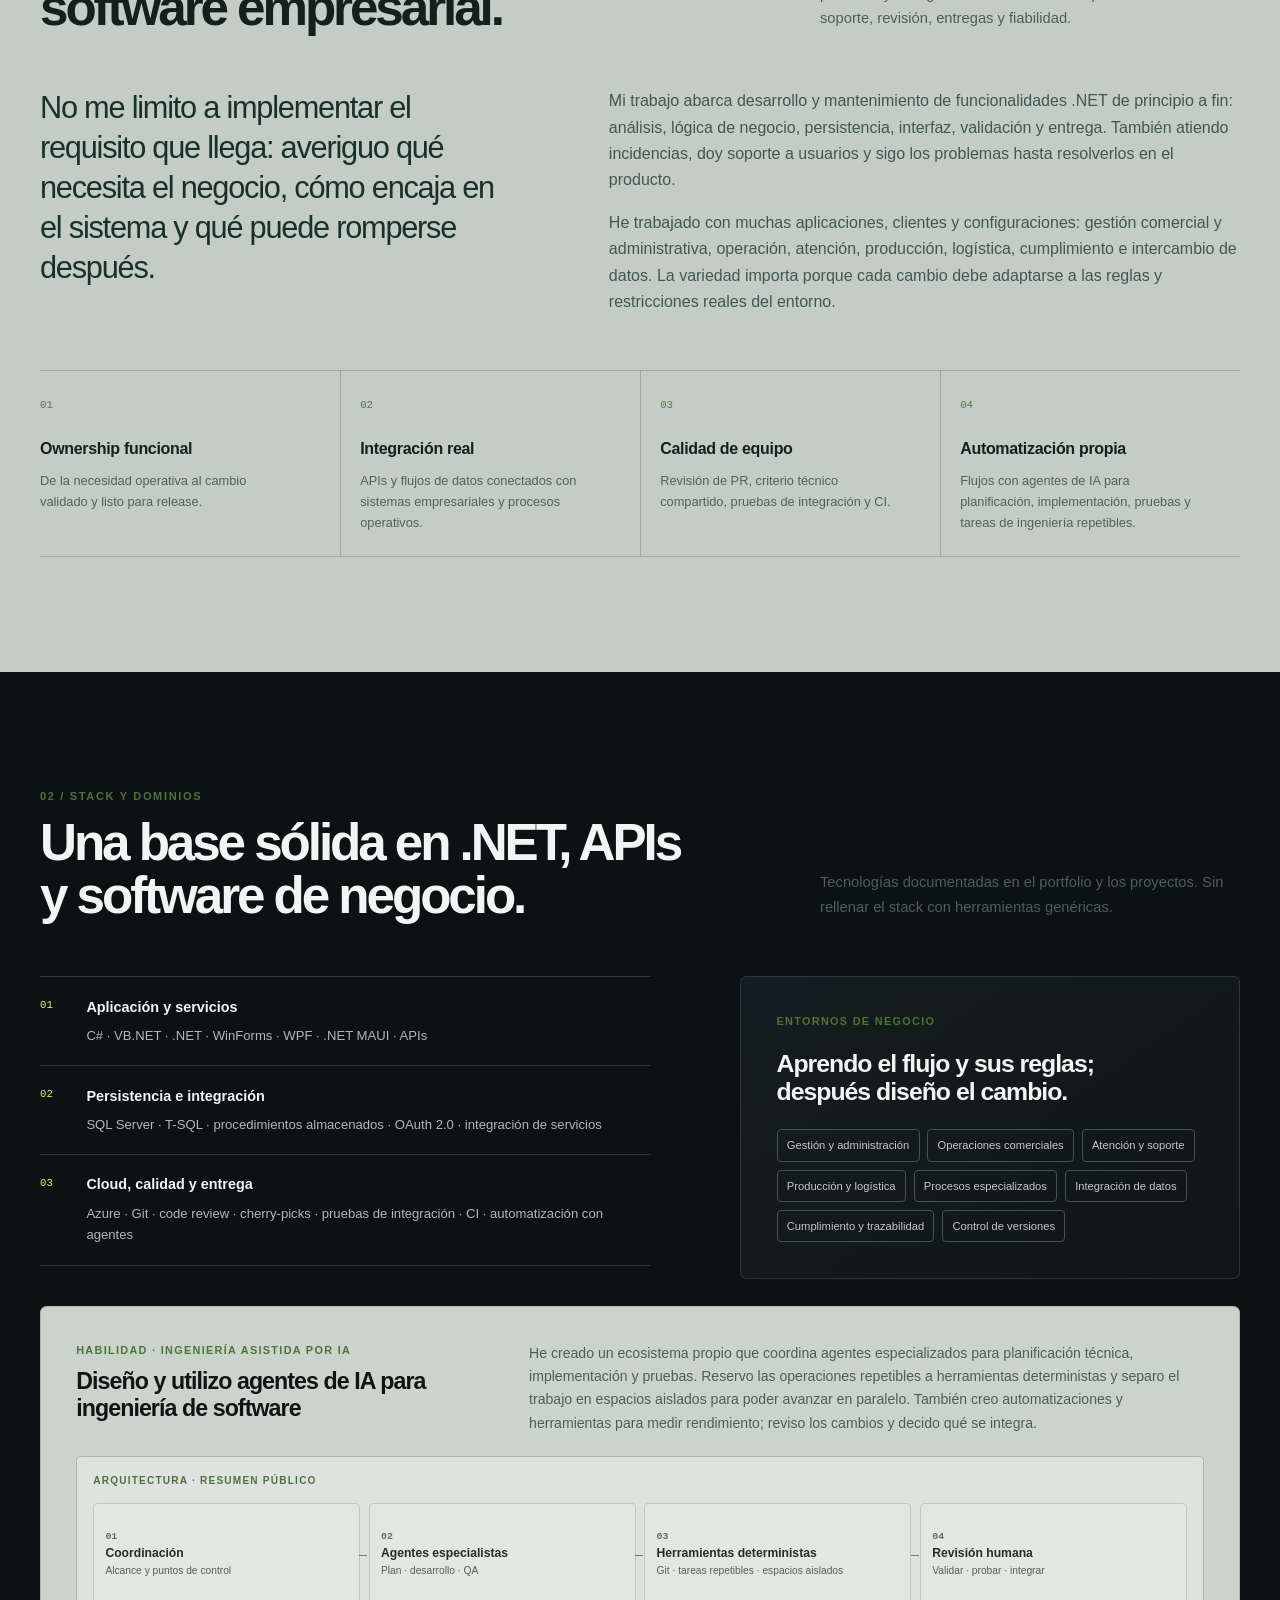
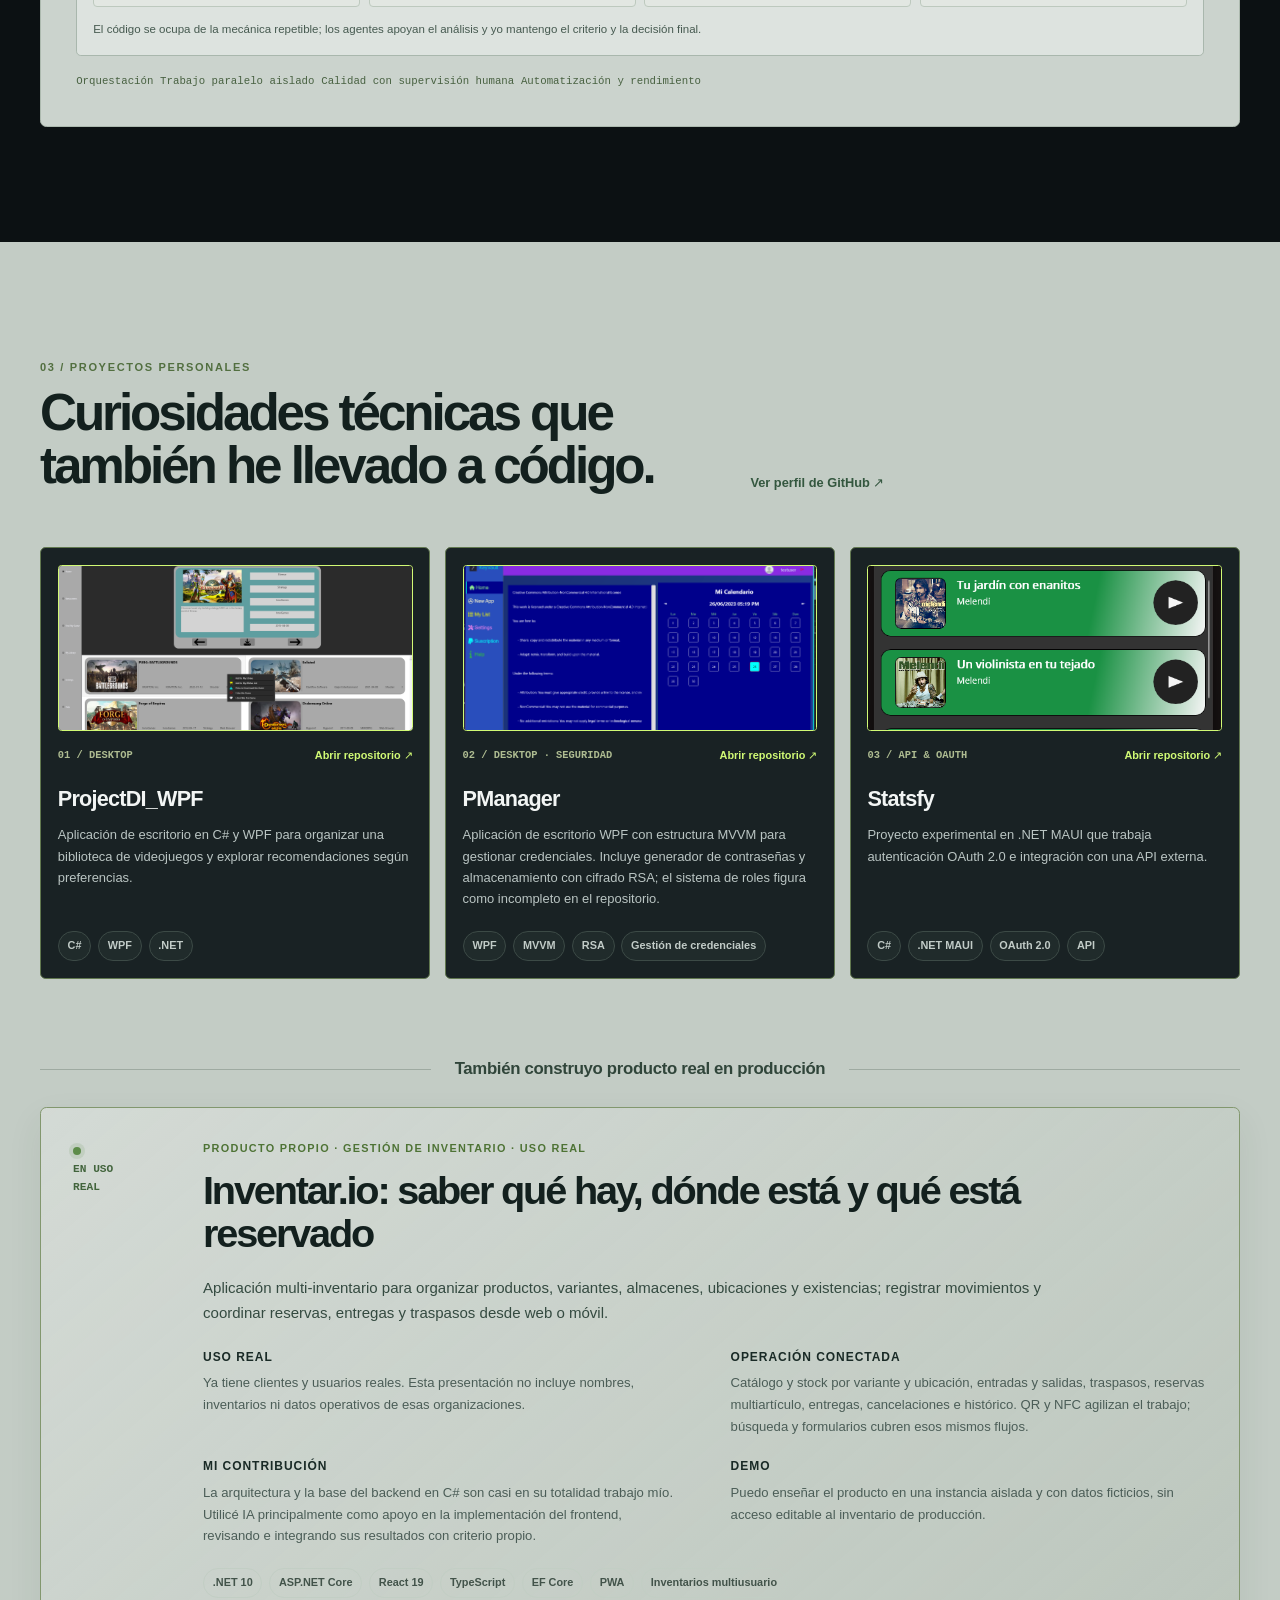
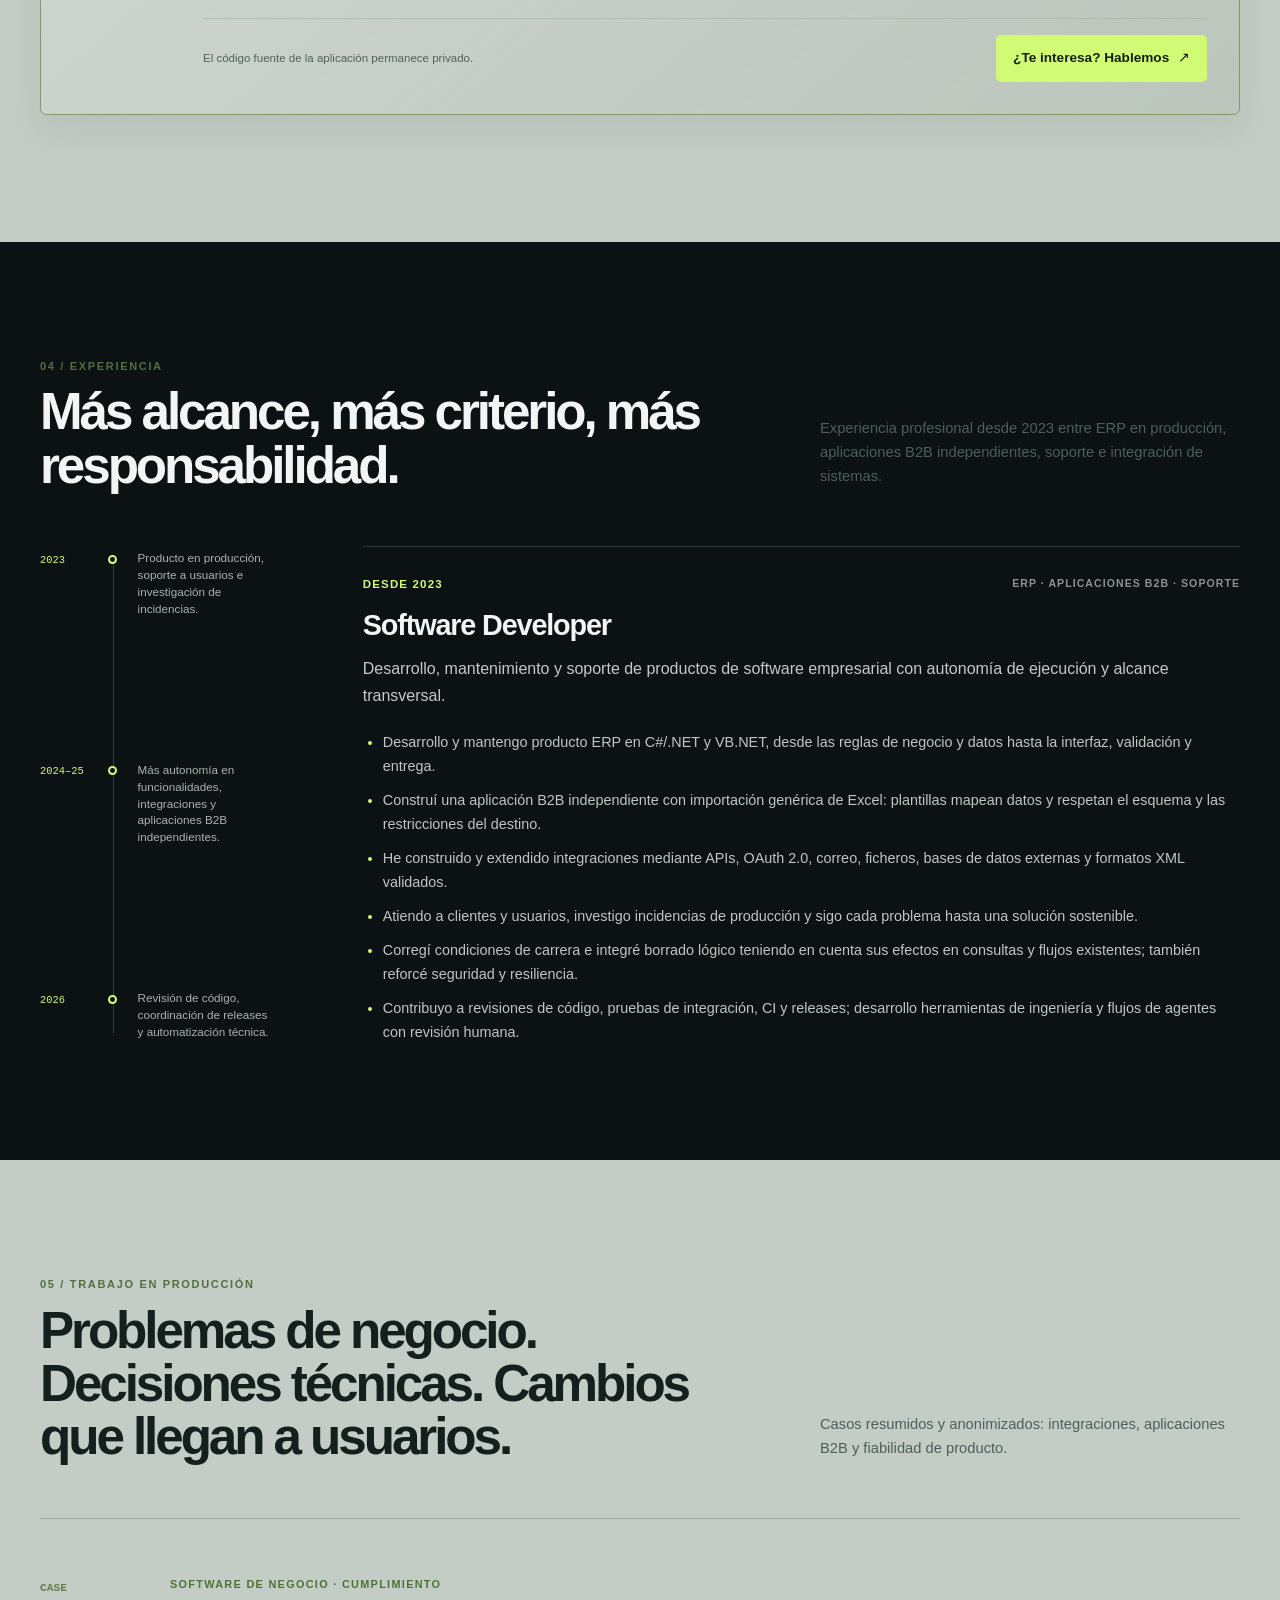
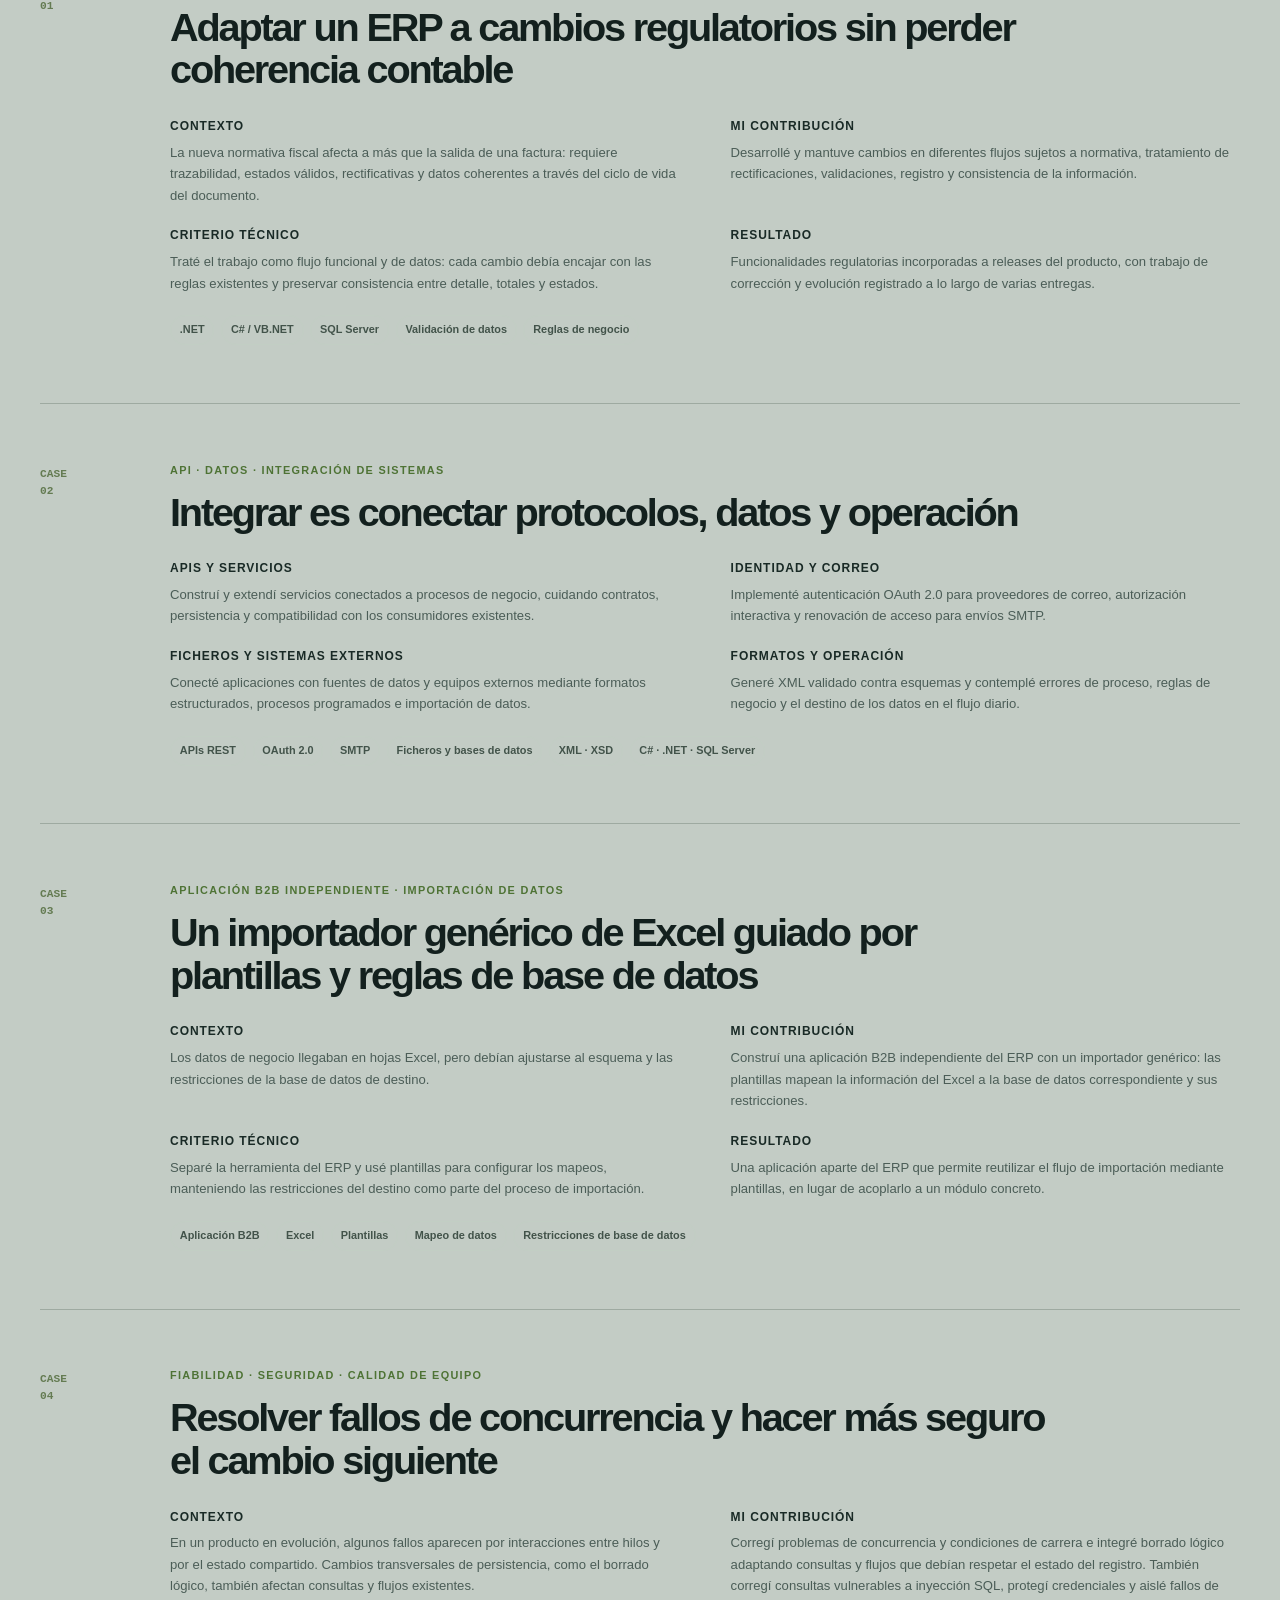
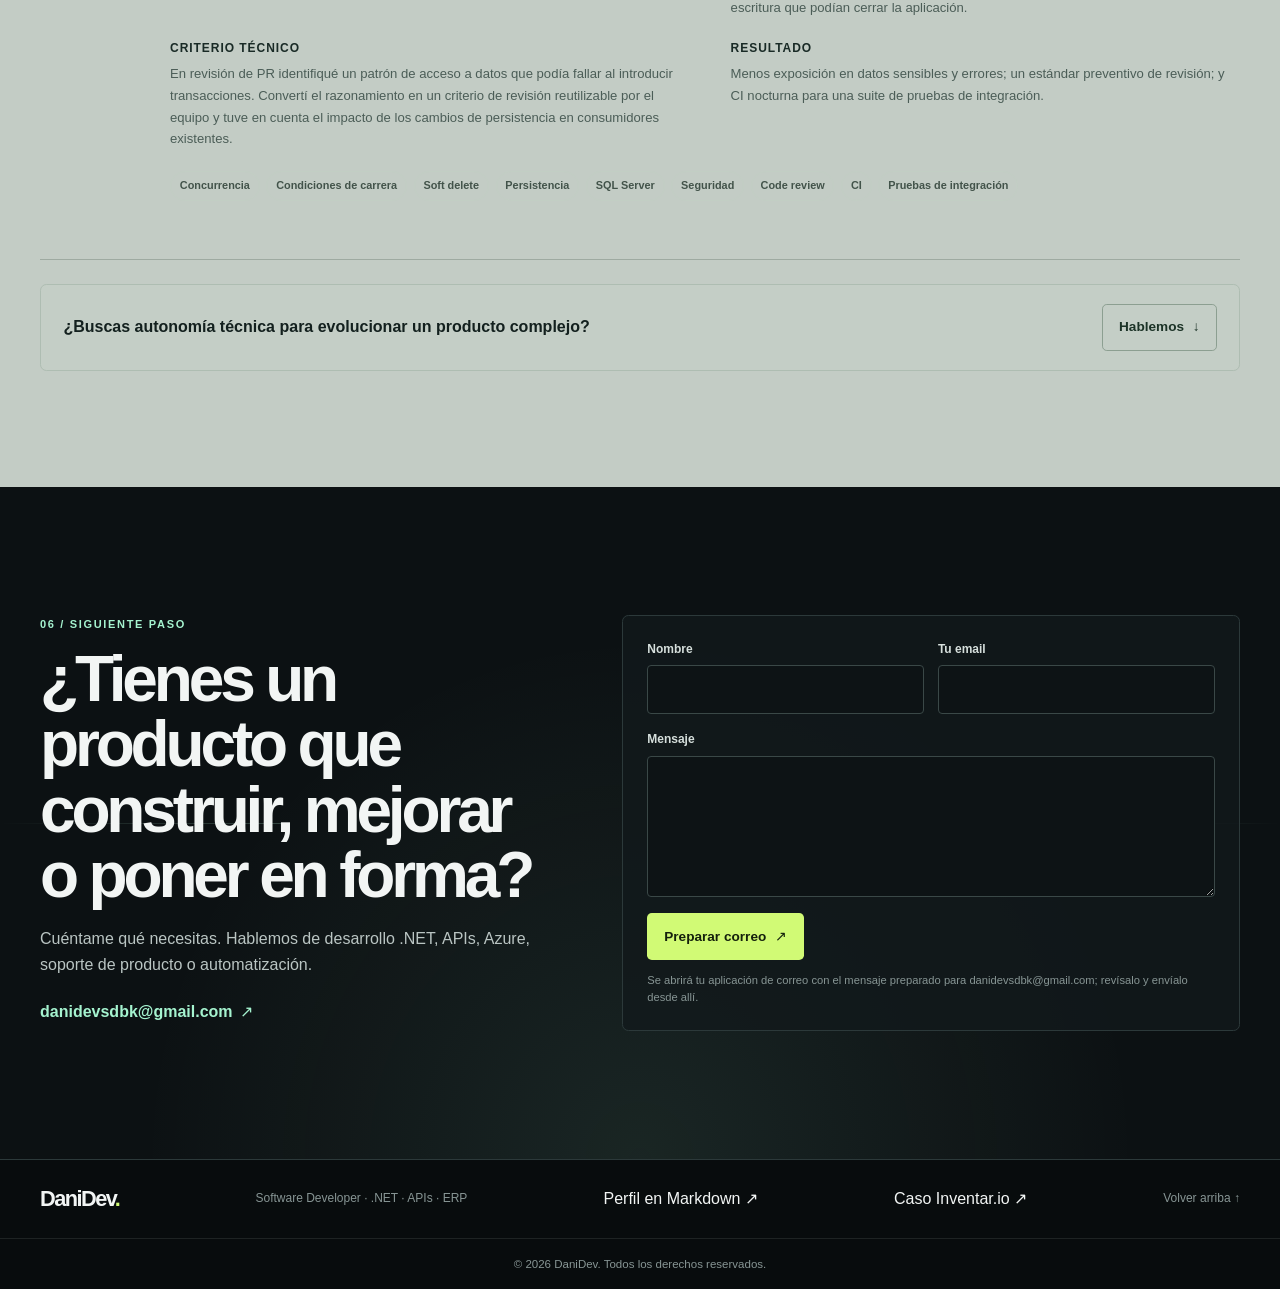
==== commit 13c0f1e8: "Update GitHub Actions workflow and enhance portfolio README and index.html metadata" ====
--- a/web/index.html
+++ b/web/index.html
@@ -2,7 +2,7 @@
 <html lang="es">
 <head>
   <meta charset="utf-8">
-  <meta name="viewport" content="width=device-width, initial-scale=1">
+  <meta name="viewport" content="width=device-width, initial-scale=1, maximum-scale=1, user-scalable=no">
   <meta name="description" content="DaniDev es Software Developer en C#/.NET, APIs, SQL Server y Azure. Experiencia en ERP en producción, aplicaciones B2B, integraciones, soporte y automatización.">
   <meta name="robots" content="index,follow">
   <meta name="theme-color" content="#10151b">
@@ -48,7 +48,6 @@
       <div class="container hero-grid">
         <div class="hero-copy">
           <p class="eyebrow"><span class="status-dot" aria-hidden="true"></span> ¿QUÉ NECESITA RESOLVER TU EQUIPO?</p>
-          <p class="level-label">AUTONOMÍA OPERATIVA · ALCANCE MIDDLE</p>
           <h1 id="hero-title">¿Necesitas construir software, automatizar procesos, integrar IA o resolver problemas de rendimiento? <span>Hablemos.</span></h1>
           <p class="hero-lede">Soy DaniDev, Software Developer. Desarrollo, mantengo y doy soporte a productos empresariales: ERP en producción, aplicaciones B2B independientes e integraciones. Trabajo desde el análisis hasta la entrega con C#/.NET, VB.NET, SQL Server, APIs y Azure; también creo automatización de ingeniería y herramientas para medir rendimiento.</p>
           <div class="hero-actions">
@@ -124,19 +123,18 @@
         </div>
         <div class="ai-feature">
           <div><p class="case-type">HABILIDAD · INGENIERÍA ASISTIDA POR IA</p><h3>Diseño y utilizo agentes de IA para ingeniería de software</h3></div>
-          <p>Diseño y utilizo un sistema de agentes especializado en ingeniería de software para apoyar análisis y planificación técnica, implementación, revisión y diseño de pruebas. También creo automatizaciones y herramientas para medir rendimiento. La supervisión, las decisiones técnicas y la integración final siguen bajo mi responsabilidad.</p>
-          <div class="ai-workflow" role="group" aria-label="Flujo general de trabajo con agentes de IA: objetivo, análisis y planificación, implementación asistida, revisión humana, pruebas e integración">
-            <p class="ai-workflow-label">FLUJO DE TRABAJO · RESUMEN PÚBLICO</p>
+          <p>He creado un ecosistema propio que coordina agentes especializados para planificación técnica, implementación y pruebas. Reservo las operaciones repetibles a herramientas deterministas y separo el trabajo en espacios aislados para poder avanzar en paralelo. También creo automatizaciones y herramientas para medir rendimiento; reviso los cambios y decido qué se integra.</p>
+          <div class="ai-workflow" role="group" aria-label="Arquitectura general del sistema de agentes: coordinación, agentes especializados, herramientas deterministas y revisión humana">
+            <p class="ai-workflow-label">ARQUITECTURA · RESUMEN PÚBLICO</p>
             <ol class="ai-flow">
-              <li><span>01</span><strong>Objetivo</strong><small>Necesidad y límites</small></li>
-              <li><span>02</span><strong>Análisis y plan</strong><small>Contexto y tareas</small></li>
-              <li><span>03</span><strong>Implementación</strong><small>Apoyo de agentes</small></li>
-              <li><span>04</span><strong>Revisión humana</strong><small>Criterio e integración</small></li>
-              <li><span>05</span><strong>Pruebas</strong><small>Validación y entrega</small></li>
+              <li><span>01</span><strong>Coordinación</strong><small>Alcance y puntos de control</small></li>
+              <li><span>02</span><strong>Agentes especialistas</strong><small>Plan · desarrollo · QA</small></li>
+              <li><span>03</span><strong>Herramientas deterministas</strong><small>Git · tareas repetibles · espacios aislados</small></li>
+              <li><span>04</span><strong>Revisión humana</strong><small>Validar · probar · integrar</small></li>
             </ol>
-            <p class="ai-workflow-note">Las herramientas proponen y automatizan trabajo; yo reviso, ajusto y decido qué se integra.</p>
-          </div>
-          <div class="ai-tags"><span>Agentes especializados</span><span>Planificación técnica</span><span>Implementación y revisión</span><span>Diseño de pruebas</span><span>Automatización</span><span>Medición de rendimiento</span></div>
+            <p class="ai-workflow-note">El código se ocupa de la mecánica repetible; los agentes apoyan el análisis y yo mantengo el criterio y la decisión final.</p>
+          </div>
+          <div class="ai-tags"><span>Orquestación</span><span>Trabajo paralelo aislado</span><span>Calidad con supervisión humana</span><span>Automatización y rendimiento</span></div>
         </div>
       </div>
     </section>
@@ -174,7 +172,7 @@
               <h3>Inventar.io: saber qué hay, dónde está y qué está reservado</h3>
               <p class="live-product-lede">Aplicación multi-inventario para organizar productos, variantes, almacenes, ubicaciones y existencias; registrar movimientos y coordinar reservas, entregas y traspasos desde web o móvil.</p>
               <div class="case-content-grid">
-                <div><h4>Uso real</h4><p>Ya tiene clientes y usuarios reales. También la utiliza el club deportivo de rugby al que pertenezco; mantengo su identidad y sus datos privados.</p></div>
+                <div><h4>Uso real</h4><p>Ya tiene clientes y usuarios reales. Esta presentación no incluye nombres, inventarios ni datos operativos de esas organizaciones.</p></div>
                 <div><h4>Operación conectada</h4><p>Catálogo y stock por variante y ubicación, entradas y salidas, traspasos, reservas multiartículo, entregas, cancelaciones e histórico. QR y NFC agilizan el trabajo; búsqueda y formularios cubren esos mismos flujos.</p></div>
                 <div><h4>Mi contribución</h4><p>La arquitectura y la base del backend en C# son casi en su totalidad trabajo mío. Utilicé IA principalmente como apoyo en la implementación del frontend, revisando e integrando sus resultados con criterio propio.</p></div>
                 <div><h4>Demo</h4><p>Puedo enseñar el producto en una instancia aislada y con datos ficticios, sin acceso editable al inventario de producción.</p></div>
@@ -200,16 +198,12 @@
               <h3>Software Developer</h3>
               <p class="experience-lede">Desarrollo, mantenimiento y soporte de productos de software empresarial con autonomía de ejecución y alcance transversal.</p>
               <ul class="check-list">
-                <li>Desarrollo y mantengo funcionalidades en C#/.NET y VB.NET, recorriendo reglas de negocio, API, persistencia, interfaz, validación y release.</li>
-                <li>Trabajo sobre un ERP amplio en producción y también sobre aplicaciones B2B independientes, integraciones y utilidades de negocio.</li>
-                <li>He integrado sistemas y equipos externos mediante ficheros: lectura y procesamiento de resultados, persistencia y presentación para los usuarios y otros sistemas.</li>
-                <li>Resuelvo incidencias y presto soporte técnico a clientes y usuarios; sigo los problemas desde el primer síntoma hasta una solución sostenible del producto.</li>
-                <li>Construí un importador genérico de Excel como aplicación separada del ERP, con plantillas para mapear datos y respetar el esquema y las restricciones de base de datos.</li>
-                <li>He contribuido en muchas áreas funcionales y configuraciones de cliente, sin limitarme a un módulo o flujo de negocio.</li>
-                <li>Extiendo APIs e integraciones; reviso PRs y cambios de release y documento criterios técnicos para detectar riesgos antes de producción.</li>
-                <li>He corregido problemas de concurrencia y condiciones de carrera, e integrado borrado lógico teniendo en cuenta sus efectos en consultas y flujos existentes.</li>
-                <li>También he reforzado seguridad y resiliencia en sistemas existentes.</li>
-                <li>Construyo CI, automatización de ingeniería y flujos de agentes de IA para planificación, implementación y pruebas.</li>
+                <li>Desarrollo y mantengo producto ERP en C#/.NET y VB.NET, desde las reglas de negocio y datos hasta la interfaz, validación y entrega.</li>
+                <li>Construí una aplicación B2B independiente con importación genérica de Excel: plantillas mapean datos y respetan el esquema y las restricciones del destino.</li>
+                <li>He construido y extendido integraciones mediante APIs, OAuth 2.0, correo, ficheros, bases de datos externas y formatos XML validados.</li>
+                <li>Atiendo a clientes y usuarios, investigo incidencias de producción y sigo cada problema hasta una solución sostenible.</li>
+                <li>Corregí condiciones de carrera e integré borrado lógico teniendo en cuenta sus efectos en consultas y flujos existentes; también reforcé seguridad y resiliencia.</li>
+                <li>Contribuyo a revisiones de código, pruebas de integración, CI y releases; desarrollo herramientas de ingeniería y flujos de agentes con revisión humana.</li>
               </ul>
             </div>
           </article>
@@ -221,7 +215,7 @@
       <div class="container">
         <div class="section-heading split-heading">
           <div><p class="eyebrow">05 / TRABAJO EN PRODUCCIÓN</p><h2 id="casos-title">Problemas de negocio. Decisiones técnicas. Cambios que llegan a usuarios.</h2></div>
-          <p class="heading-aside">Casos resumidos y anonimizados. El detalle refleja el trabajo documentado; se omiten clientes, IDs y componentes propietarios.</p>
+          <p class="heading-aside">Casos resumidos y anonimizados: integraciones, aplicaciones B2B y fiabilidad de producto.</p>
         </div>
         <div class="case-list">
           <article class="case-study">
@@ -242,14 +236,14 @@
             <div class="case-number">CASE<br>02</div>
             <div class="case-main">
               <p class="case-type">API · DATOS · INTEGRACIÓN DE SISTEMAS</p>
-              <h3>Conectar procesos externos con el trabajo diario del ERP</h3>
-              <div class="case-content-grid">
-                <div><h4>Contexto</h4><p>Un proceso de negocio conectaba API, datos operativos y pantallas del ERP, y necesitaba evolucionar sin romper la manera en que los usuarios ya trabajaban.</p></div>
-                <div><h4>Mi contribución</h4><p>Trabajé en servicios API, generación y evolución de datos, controles de recursos y formularios, integrando las piezas en el flujo existente.</p></div>
-                <div><h4>Criterio técnico</h4><p>El cambio cruza capas: contrato de integración, persistencia, compatibilidad de formularios y operación diaria deben seguir alineados.</p></div>
-                <div><h4>Resultado</h4><p>La nueva funcionalidad quedó conectada con las herramientas y el flujo operativo del producto, y siguió evolucionando en entregas posteriores.</p></div>
-              </div>
-              <div class="tags"><span>C#</span><span>.NET API</span><span>SQL Server</span><span>Integración</span></div>
+              <h3>Integrar es conectar protocolos, datos y operación</h3>
+              <div class="case-content-grid">
+                <div><h4>APIs y servicios</h4><p>Construí y extendí servicios conectados a procesos de negocio, cuidando contratos, persistencia y compatibilidad con los consumidores existentes.</p></div>
+                <div><h4>Identidad y correo</h4><p>Implementé autenticación OAuth 2.0 para proveedores de correo, autorización interactiva y renovación de acceso para envíos SMTP.</p></div>
+                <div><h4>Ficheros y sistemas externos</h4><p>Conecté aplicaciones con fuentes de datos y equipos externos mediante formatos estructurados, procesos programados e importación de datos.</p></div>
+                <div><h4>Formatos y operación</h4><p>Generé XML validado contra esquemas y contemplé errores de proceso, reglas de negocio y el destino de los datos en el flujo diario.</p></div>
+              </div>
+              <div class="tags"><span>APIs REST</span><span>OAuth 2.0</span><span>SMTP</span><span>Ficheros y bases de datos</span><span>XML · XSD</span><span>C# · .NET · SQL Server</span></div>
             </div>
           </article>
           <article class="case-study">
--- a/web/style.css
+++ b/web/style.css
@@ -65,7 +65,6 @@
 .eyebrow { margin-bottom: .9rem; color: var(--mint); font-size: .69rem; font-weight: 800; letter-spacing: .15em; }
 .status-dot { display: inline-block; width: .48rem; height: .48rem; margin-right: .52rem; border-radius: 50%; background: var(--lime); box-shadow: 0 0 0 .25rem rgb(209 250 117 / 13%); vertical-align: .04rem; }
 .eyebrow-divider { padding-inline: .3rem; color: #5c7370; }
-.level-label { display: inline-block; margin: .7rem 0 .15rem; padding: .4rem .6rem; border-left: 2px solid var(--lime); background: rgb(209 250 117 / 7%); color: var(--lime); font-size: .69rem; font-weight: 800; letter-spacing: .11em; }
 .hero h1 { max-width: 790px; margin: 1.1rem 0 1.35rem; font-size: clamp(3rem, 6.4vw, 5.65rem); line-height: .99; letter-spacing: -.075em; }
 .hero h1 span { display: block; color: #aebbb8; }
 .hero-lede { max-width: 690px; margin: 0; color: #c3cecb; font-size: clamp(1rem, 1.35vw, 1.18rem); }
@@ -274,7 +273,7 @@
 .live-product-footer > span { color: #50625a; font-size: .72rem; }
 .ai-workflow { grid-column: 1 / -1; margin-top: .8rem; padding: 1rem; border: 1px solid #a9b7ad; border-radius: .3rem; background: rgb(255 255 255 / 35%); }
 .ai-workflow-label { margin: 0 0 .85rem; color: #526f40; font-size: .63rem; font-weight: 850; letter-spacing: .12em; }
-.ai-flow { display: grid; grid-template-columns: repeat(5, minmax(0, 1fr)); gap: .55rem; margin: 0; padding: 0; list-style: none; counter-reset: ai-step; }
+.ai-flow { display: grid; grid-template-columns: repeat(4, minmax(0, 1fr)); gap: .55rem; margin: 0; padding: 0; list-style: none; counter-reset: ai-step; }
 .ai-flow li { position: relative; display: flex; min-height: 104px; flex-direction: column; align-items: flex-start; justify-content: center; gap: .24rem; padding: .7rem; border: 1px solid #bdc9be; border-radius: .25rem; background: #e2e7e2; }
 .ai-flow li:not(:last-child)::after { position: absolute; top: 50%; right: -.52rem; z-index: 1; width: .5rem; height: 1px; background: #69805d; content: ""; }
 .ai-flow li > span { color: #60734f; font: 750 .62rem/1 ui-monospace, SFMono-Regular, Consolas, monospace; }
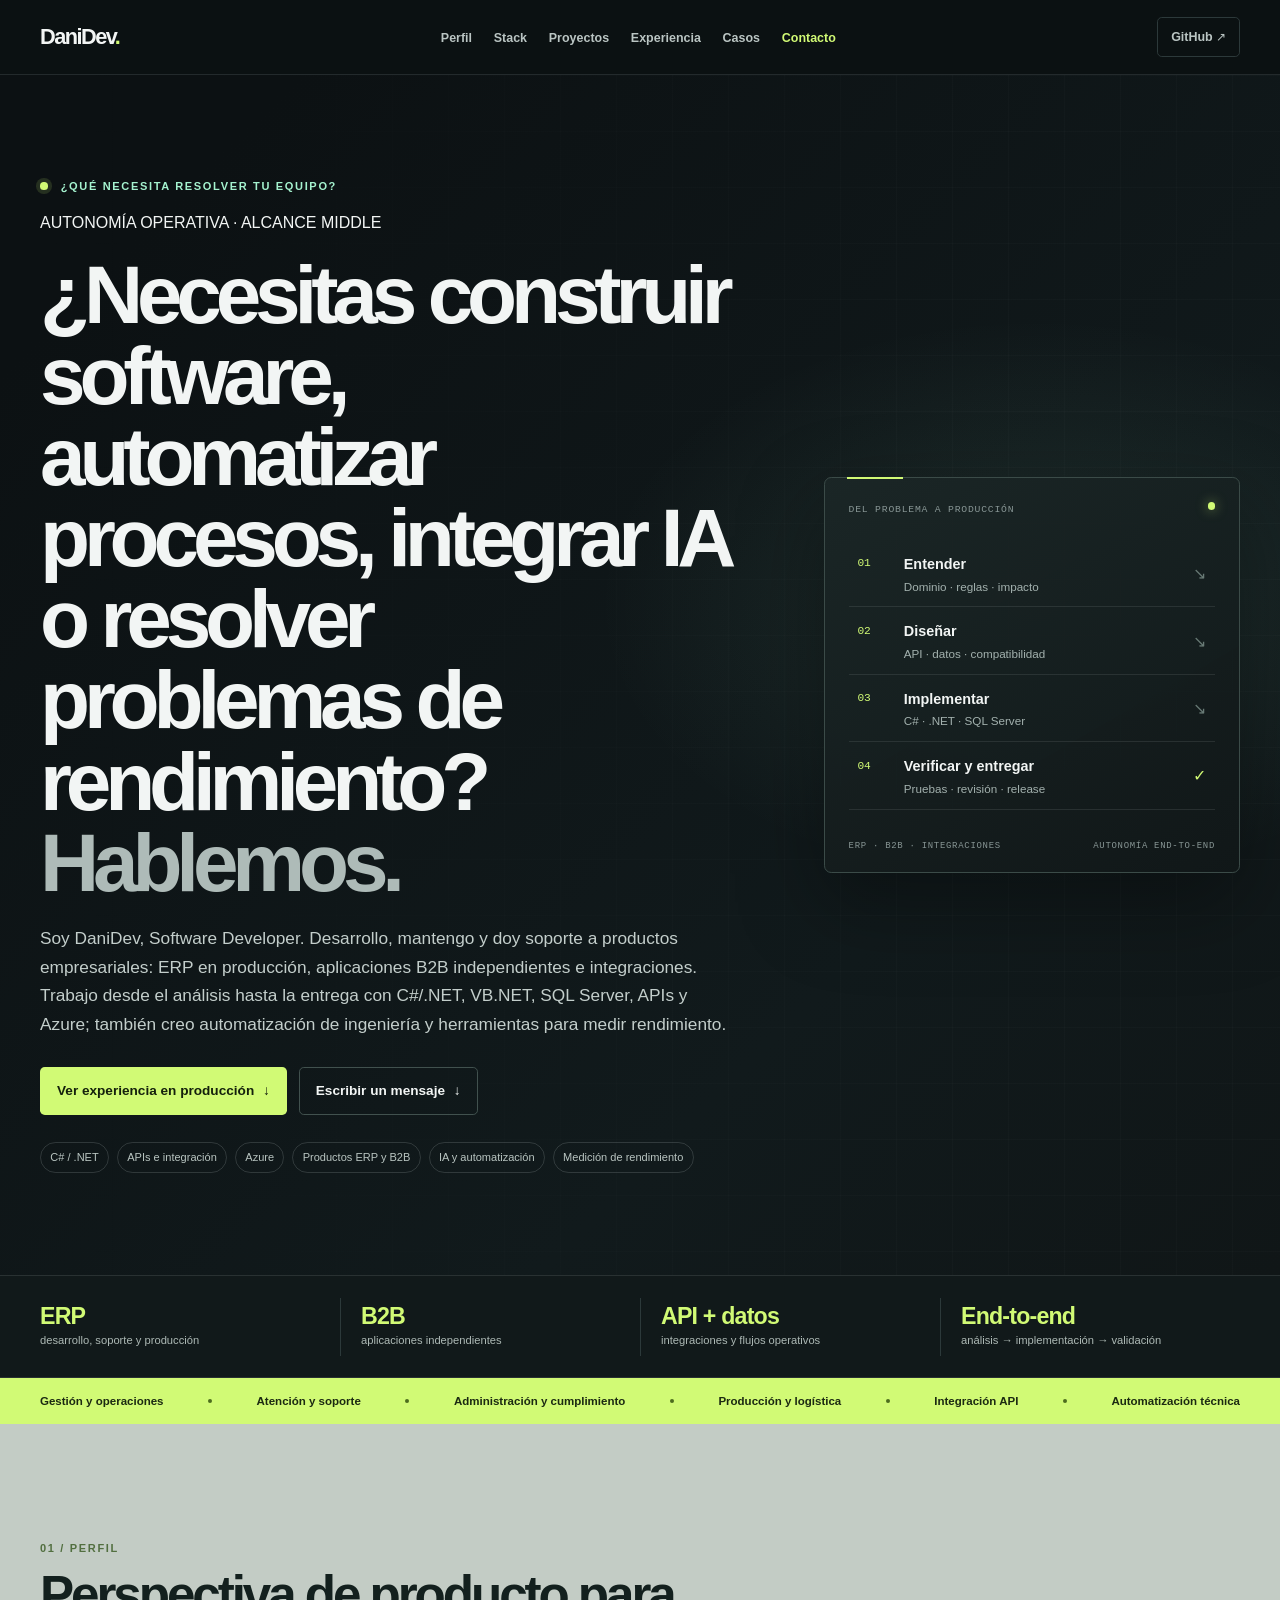
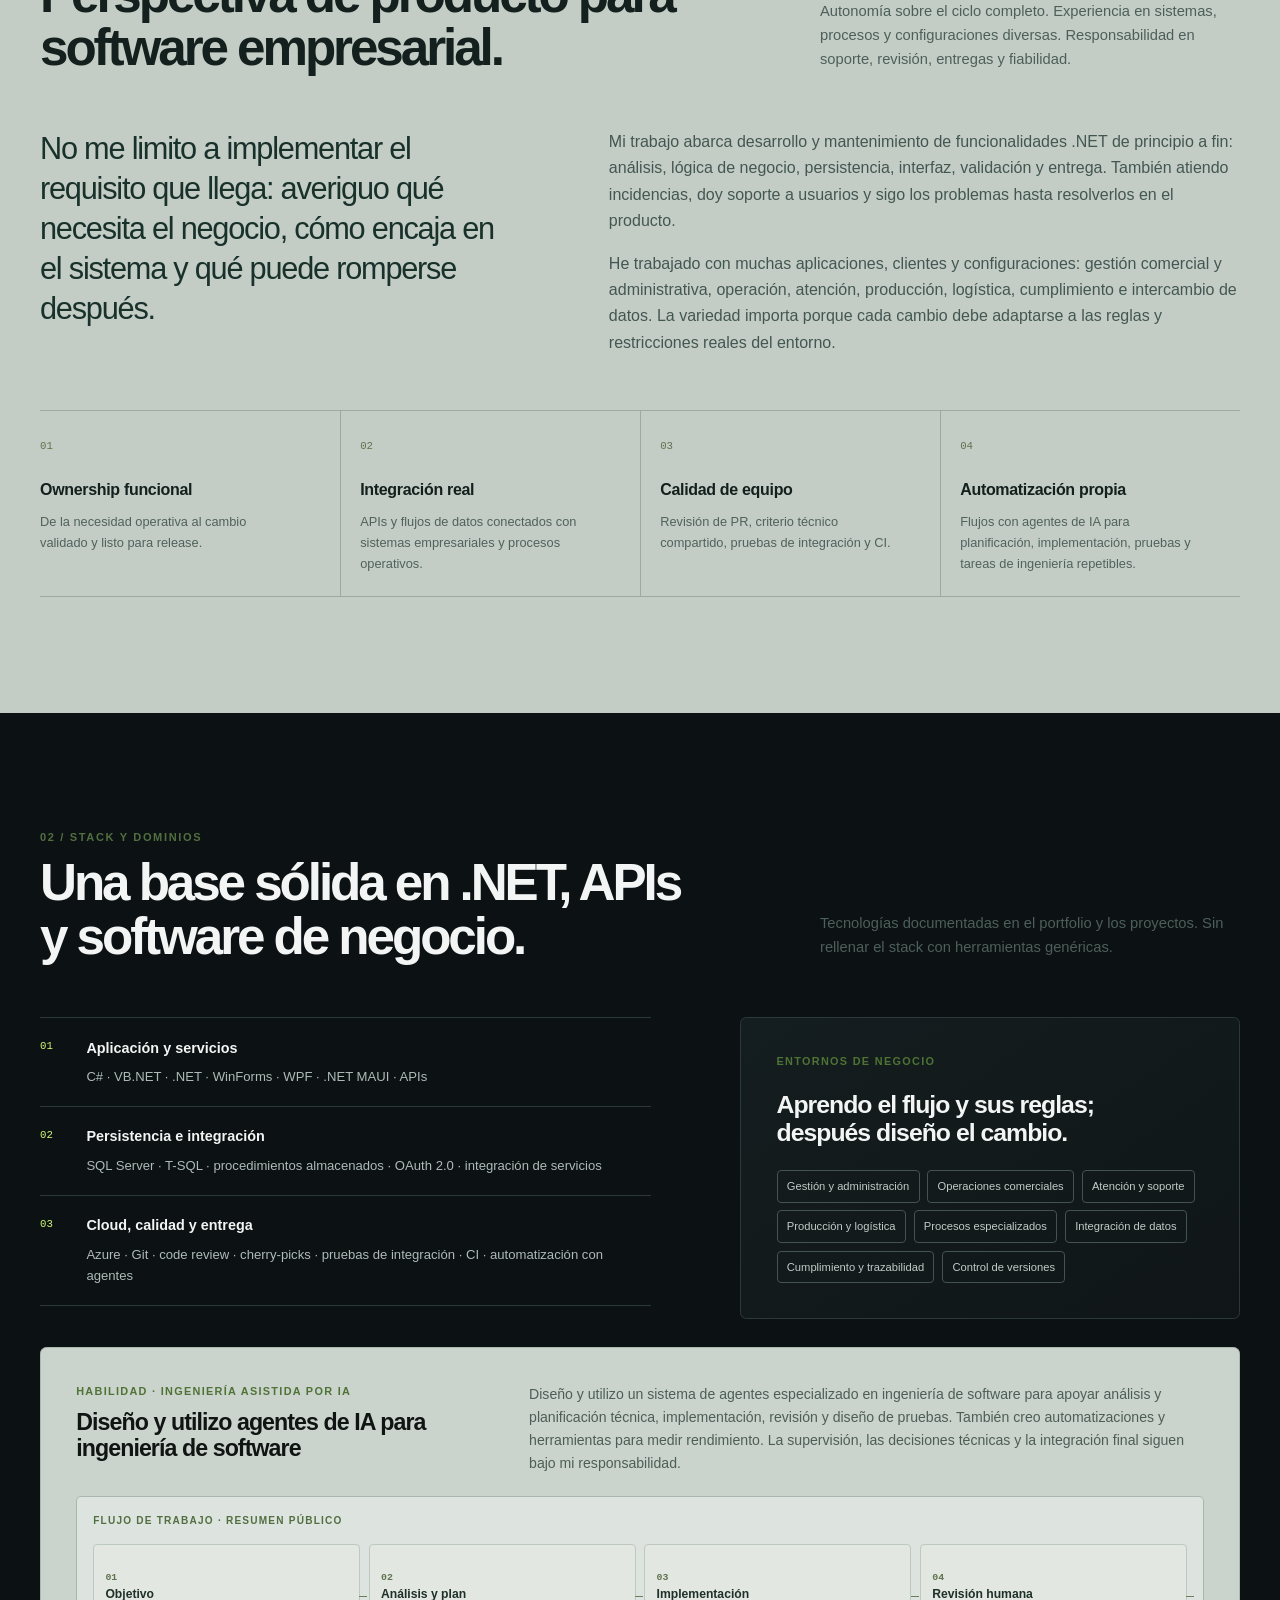
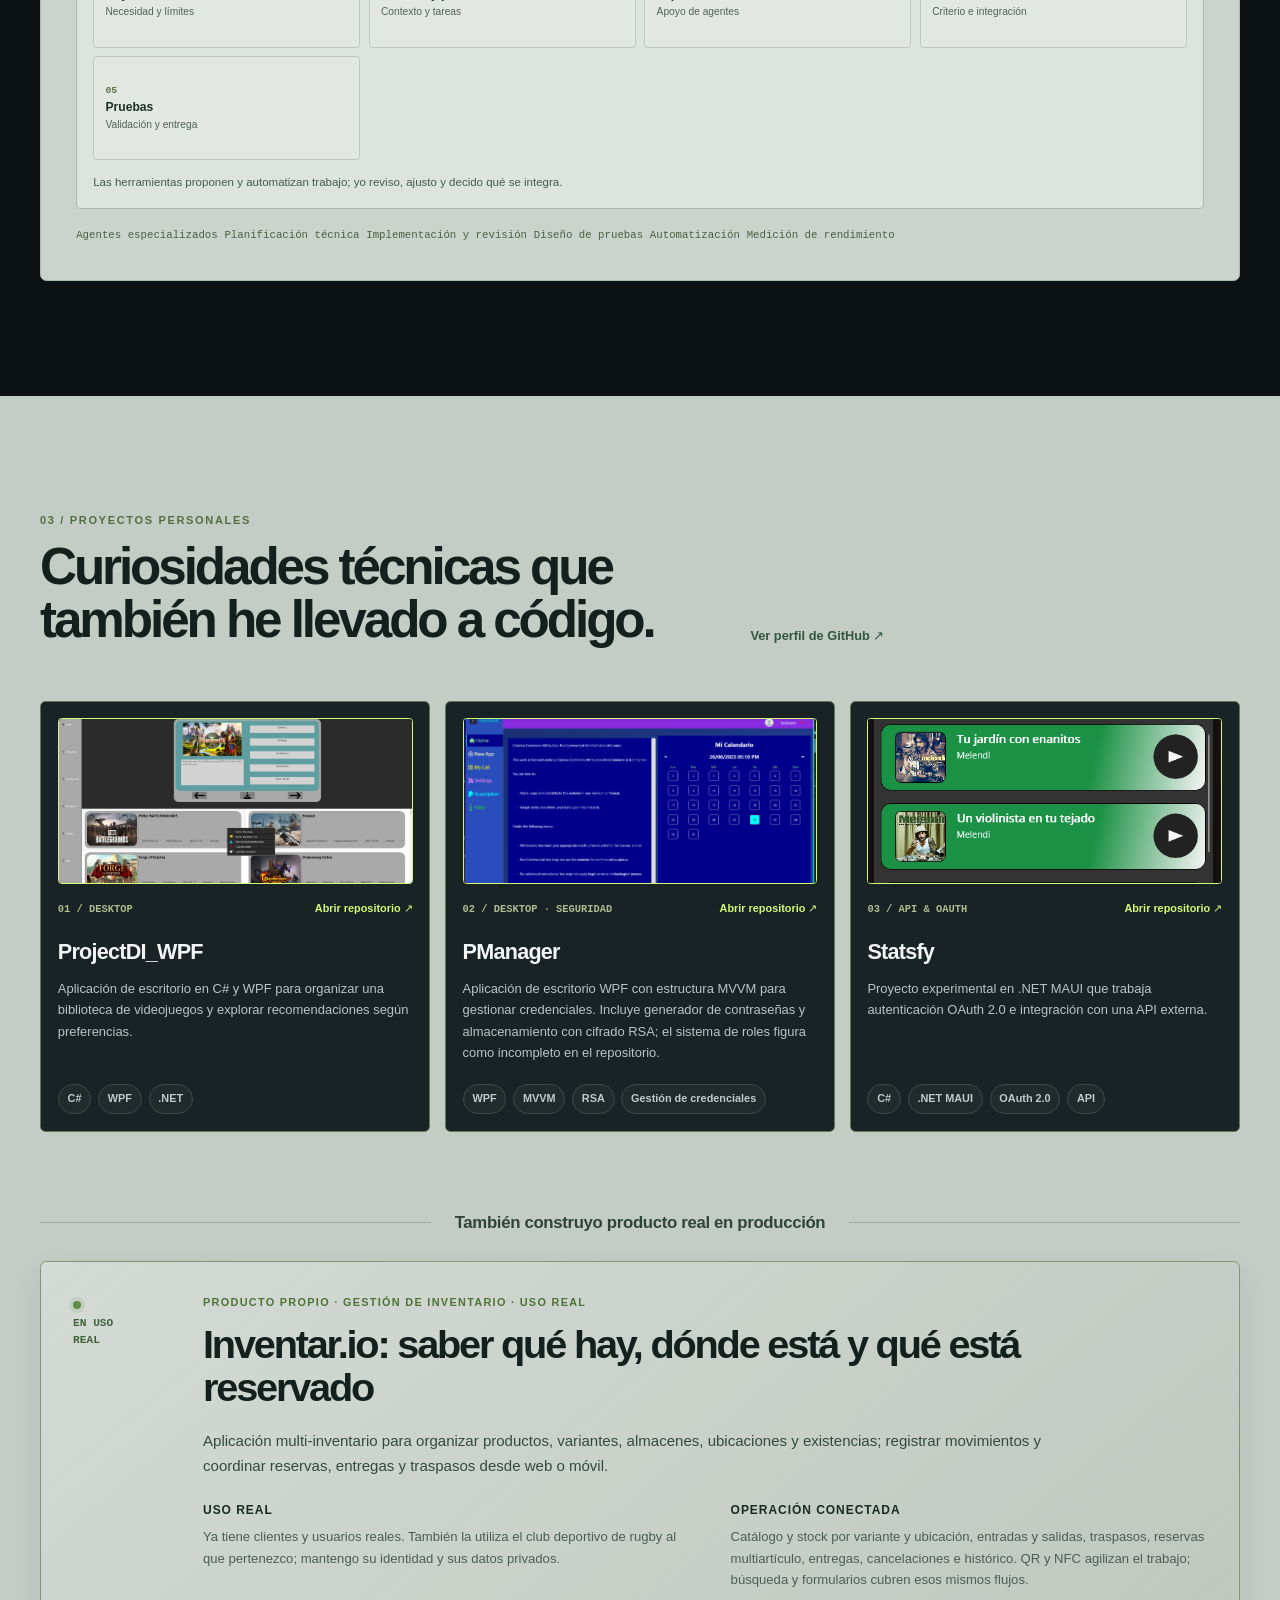
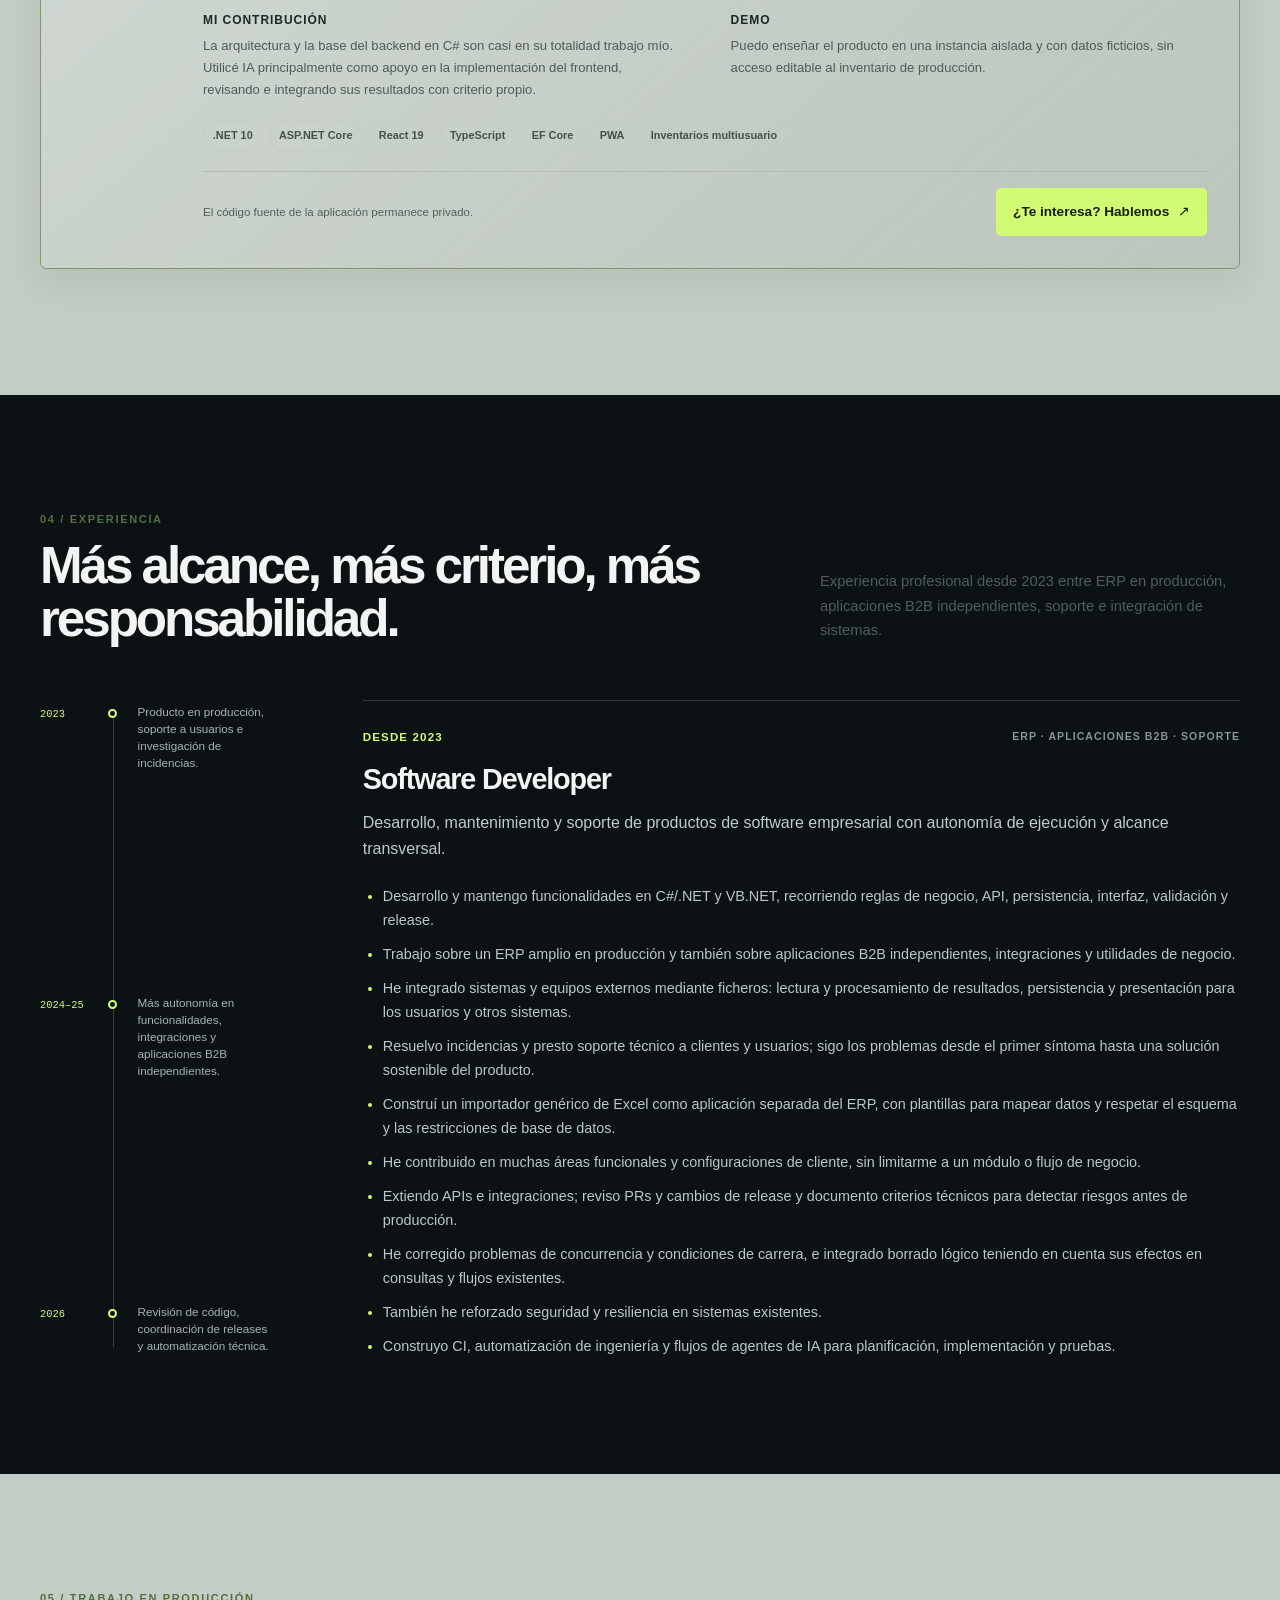
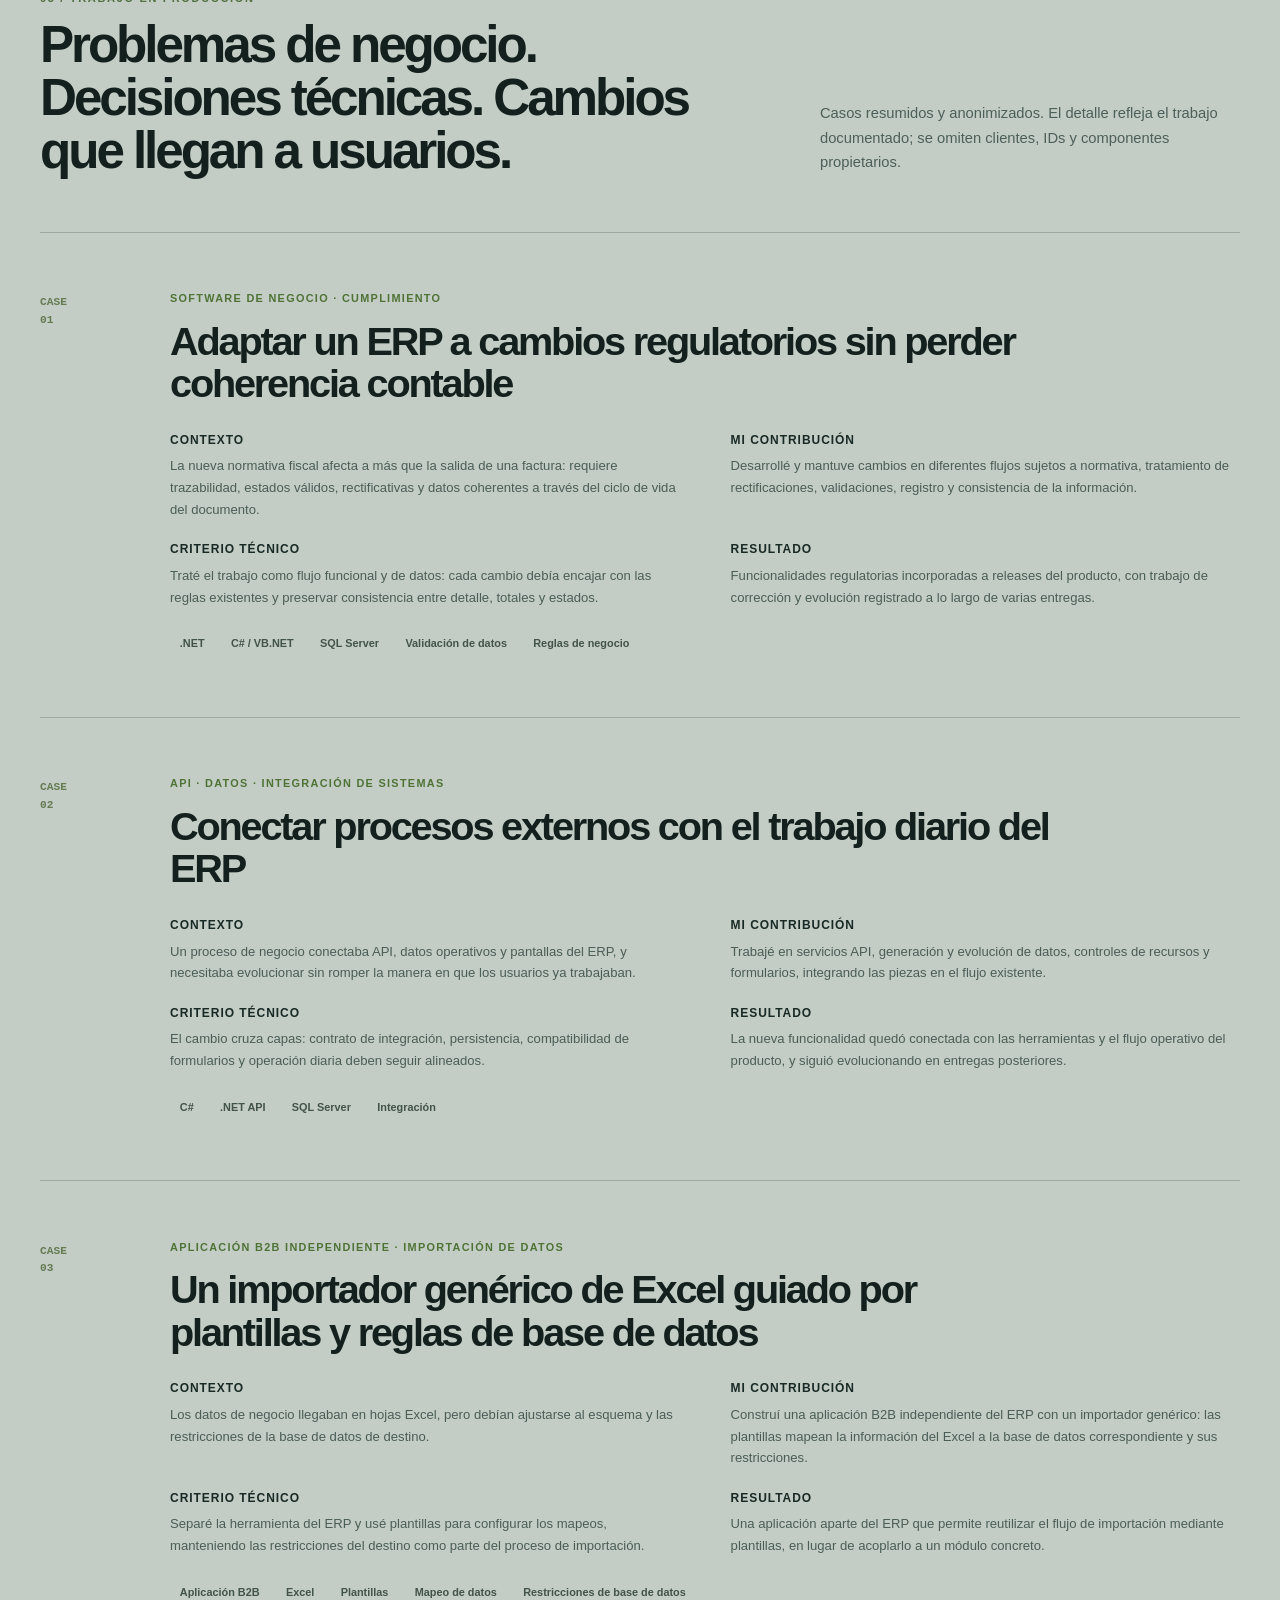
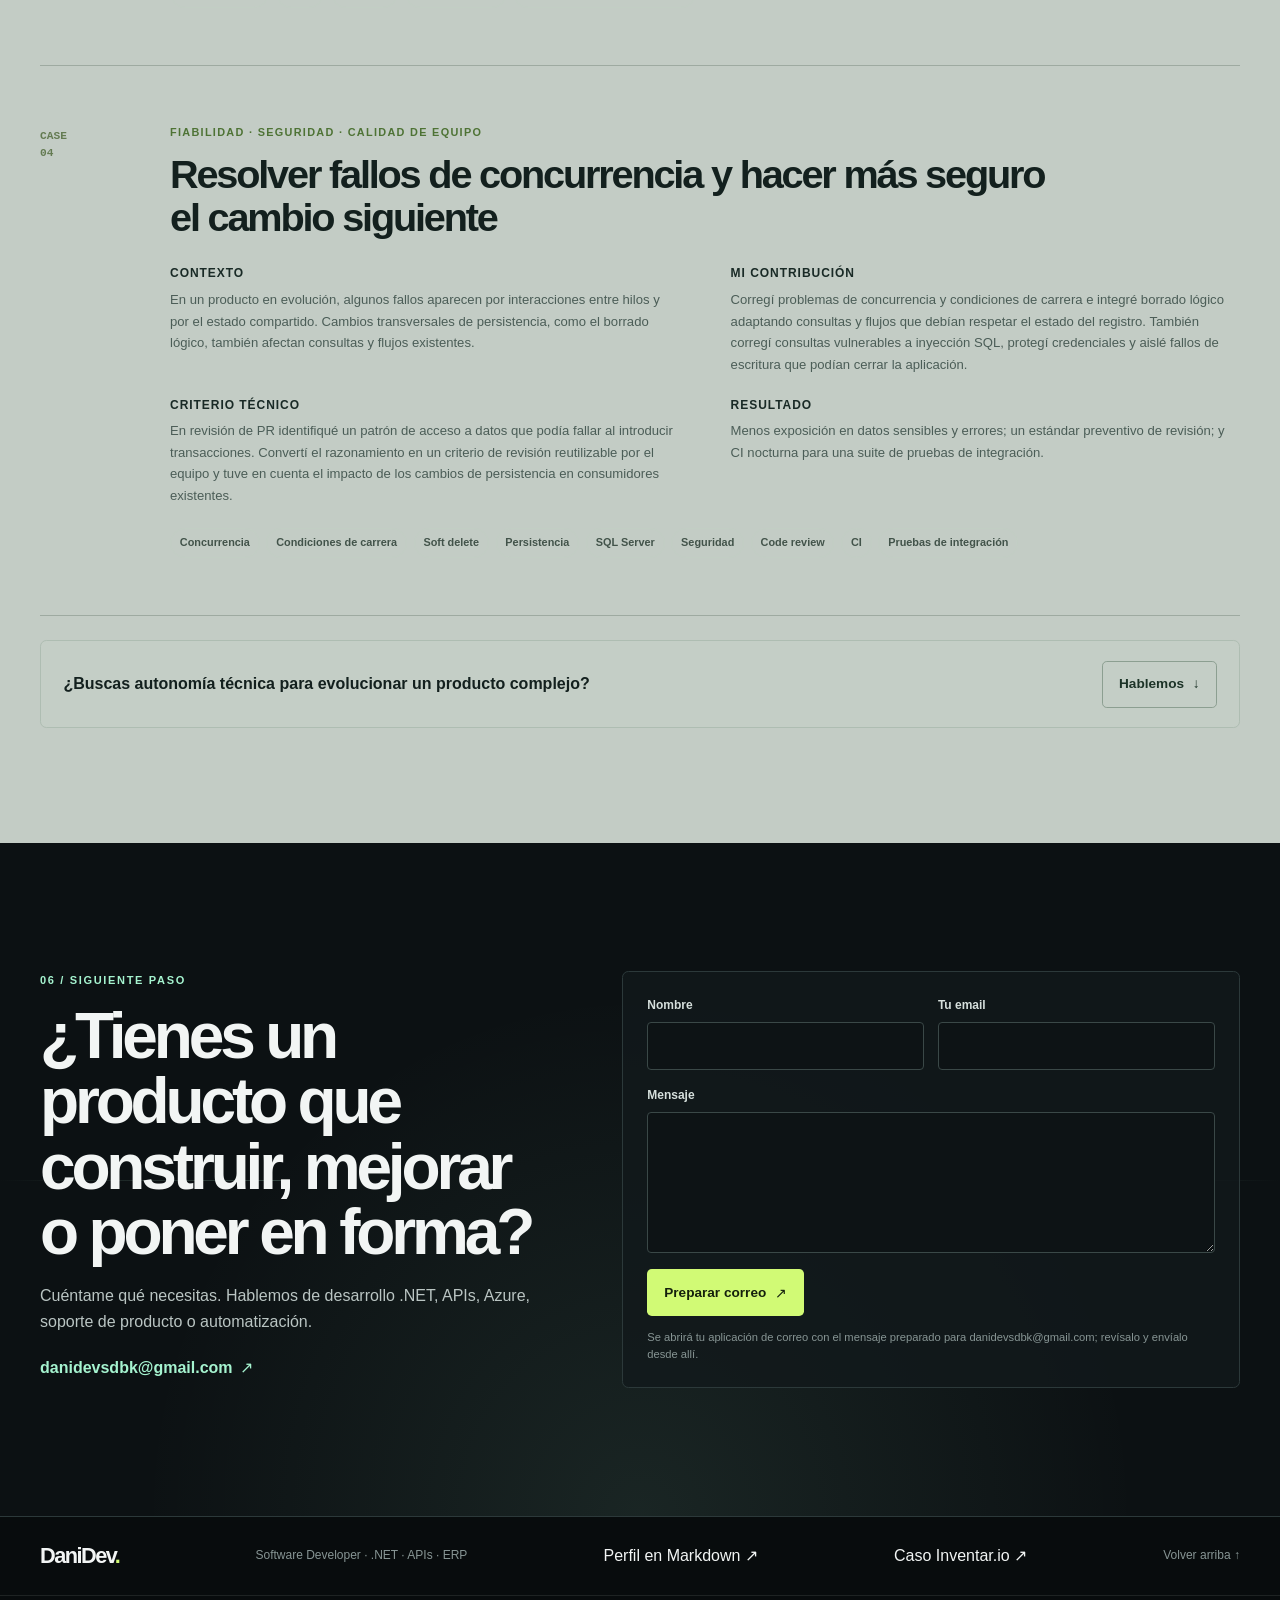
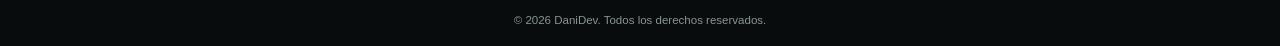
==== commit 2b4f13a5: "Update GitHub Actions workflow and enhance portfolio README and index.html metadata" ====
--- a/web/index.html
+++ b/web/index.html
@@ -48,6 +48,7 @@
       <div class="container hero-grid">
         <div class="hero-copy">
           <p class="eyebrow"><span class="status-dot" aria-hidden="true"></span> ¿QUÉ NECESITA RESOLVER TU EQUIPO?</p>
+          <p class="level-label">AUTONOMÍA OPERATIVA · ALCANCE MIDDLE</p>
           <h1 id="hero-title">¿Necesitas construir software, automatizar procesos, integrar IA o resolver problemas de rendimiento? <span>Hablemos.</span></h1>
           <p class="hero-lede">Soy DaniDev, Software Developer. Desarrollo, mantengo y doy soporte a productos empresariales: ERP en producción, aplicaciones B2B independientes e integraciones. Trabajo desde el análisis hasta la entrega con C#/.NET, VB.NET, SQL Server, APIs y Azure; también creo automatización de ingeniería y herramientas para medir rendimiento.</p>
           <div class="hero-actions">
@@ -123,18 +124,19 @@
         </div>
         <div class="ai-feature">
           <div><p class="case-type">HABILIDAD · INGENIERÍA ASISTIDA POR IA</p><h3>Diseño y utilizo agentes de IA para ingeniería de software</h3></div>
-          <p>He creado un ecosistema propio que coordina agentes especializados para planificación técnica, implementación y pruebas. Reservo las operaciones repetibles a herramientas deterministas y separo el trabajo en espacios aislados para poder avanzar en paralelo. También creo automatizaciones y herramientas para medir rendimiento; reviso los cambios y decido qué se integra.</p>
-          <div class="ai-workflow" role="group" aria-label="Arquitectura general del sistema de agentes: coordinación, agentes especializados, herramientas deterministas y revisión humana">
-            <p class="ai-workflow-label">ARQUITECTURA · RESUMEN PÚBLICO</p>
+          <p>Diseño y utilizo un sistema de agentes especializado en ingeniería de software para apoyar análisis y planificación técnica, implementación, revisión y diseño de pruebas. También creo automatizaciones y herramientas para medir rendimiento. La supervisión, las decisiones técnicas y la integración final siguen bajo mi responsabilidad.</p>
+          <div class="ai-workflow" role="group" aria-label="Flujo general de trabajo con agentes de IA: objetivo, análisis y planificación, implementación asistida, revisión humana, pruebas e integración">
+            <p class="ai-workflow-label">FLUJO DE TRABAJO · RESUMEN PÚBLICO</p>
             <ol class="ai-flow">
-              <li><span>01</span><strong>Coordinación</strong><small>Alcance y puntos de control</small></li>
-              <li><span>02</span><strong>Agentes especialistas</strong><small>Plan · desarrollo · QA</small></li>
-              <li><span>03</span><strong>Herramientas deterministas</strong><small>Git · tareas repetibles · espacios aislados</small></li>
-              <li><span>04</span><strong>Revisión humana</strong><small>Validar · probar · integrar</small></li>
+              <li><span>01</span><strong>Objetivo</strong><small>Necesidad y límites</small></li>
+              <li><span>02</span><strong>Análisis y plan</strong><small>Contexto y tareas</small></li>
+              <li><span>03</span><strong>Implementación</strong><small>Apoyo de agentes</small></li>
+              <li><span>04</span><strong>Revisión humana</strong><small>Criterio e integración</small></li>
+              <li><span>05</span><strong>Pruebas</strong><small>Validación y entrega</small></li>
             </ol>
-            <p class="ai-workflow-note">El código se ocupa de la mecánica repetible; los agentes apoyan el análisis y yo mantengo el criterio y la decisión final.</p>
-          </div>
-          <div class="ai-tags"><span>Orquestación</span><span>Trabajo paralelo aislado</span><span>Calidad con supervisión humana</span><span>Automatización y rendimiento</span></div>
+            <p class="ai-workflow-note">Las herramientas proponen y automatizan trabajo; yo reviso, ajusto y decido qué se integra.</p>
+          </div>
+          <div class="ai-tags"><span>Agentes especializados</span><span>Planificación técnica</span><span>Implementación y revisión</span><span>Diseño de pruebas</span><span>Automatización</span><span>Medición de rendimiento</span></div>
         </div>
       </div>
     </section>
@@ -172,7 +174,7 @@
               <h3>Inventar.io: saber qué hay, dónde está y qué está reservado</h3>
               <p class="live-product-lede">Aplicación multi-inventario para organizar productos, variantes, almacenes, ubicaciones y existencias; registrar movimientos y coordinar reservas, entregas y traspasos desde web o móvil.</p>
               <div class="case-content-grid">
-                <div><h4>Uso real</h4><p>Ya tiene clientes y usuarios reales. Esta presentación no incluye nombres, inventarios ni datos operativos de esas organizaciones.</p></div>
+                <div><h4>Uso real</h4><p>Ya tiene clientes y usuarios reales. También la utiliza el club deportivo de rugby al que pertenezco; mantengo su identidad y sus datos privados.</p></div>
                 <div><h4>Operación conectada</h4><p>Catálogo y stock por variante y ubicación, entradas y salidas, traspasos, reservas multiartículo, entregas, cancelaciones e histórico. QR y NFC agilizan el trabajo; búsqueda y formularios cubren esos mismos flujos.</p></div>
                 <div><h4>Mi contribución</h4><p>La arquitectura y la base del backend en C# son casi en su totalidad trabajo mío. Utilicé IA principalmente como apoyo en la implementación del frontend, revisando e integrando sus resultados con criterio propio.</p></div>
                 <div><h4>Demo</h4><p>Puedo enseñar el producto en una instancia aislada y con datos ficticios, sin acceso editable al inventario de producción.</p></div>
@@ -198,12 +200,16 @@
               <h3>Software Developer</h3>
               <p class="experience-lede">Desarrollo, mantenimiento y soporte de productos de software empresarial con autonomía de ejecución y alcance transversal.</p>
               <ul class="check-list">
-                <li>Desarrollo y mantengo producto ERP en C#/.NET y VB.NET, desde las reglas de negocio y datos hasta la interfaz, validación y entrega.</li>
-                <li>Construí una aplicación B2B independiente con importación genérica de Excel: plantillas mapean datos y respetan el esquema y las restricciones del destino.</li>
-                <li>He construido y extendido integraciones mediante APIs, OAuth 2.0, correo, ficheros, bases de datos externas y formatos XML validados.</li>
-                <li>Atiendo a clientes y usuarios, investigo incidencias de producción y sigo cada problema hasta una solución sostenible.</li>
-                <li>Corregí condiciones de carrera e integré borrado lógico teniendo en cuenta sus efectos en consultas y flujos existentes; también reforcé seguridad y resiliencia.</li>
-                <li>Contribuyo a revisiones de código, pruebas de integración, CI y releases; desarrollo herramientas de ingeniería y flujos de agentes con revisión humana.</li>
+                <li>Desarrollo y mantengo funcionalidades en C#/.NET y VB.NET, recorriendo reglas de negocio, API, persistencia, interfaz, validación y release.</li>
+                <li>Trabajo sobre un ERP amplio en producción y también sobre aplicaciones B2B independientes, integraciones y utilidades de negocio.</li>
+                <li>He integrado sistemas y equipos externos mediante ficheros: lectura y procesamiento de resultados, persistencia y presentación para los usuarios y otros sistemas.</li>
+                <li>Resuelvo incidencias y presto soporte técnico a clientes y usuarios; sigo los problemas desde el primer síntoma hasta una solución sostenible del producto.</li>
+                <li>Construí un importador genérico de Excel como aplicación separada del ERP, con plantillas para mapear datos y respetar el esquema y las restricciones de base de datos.</li>
+                <li>He contribuido en muchas áreas funcionales y configuraciones de cliente, sin limitarme a un módulo o flujo de negocio.</li>
+                <li>Extiendo APIs e integraciones; reviso PRs y cambios de release y documento criterios técnicos para detectar riesgos antes de producción.</li>
+                <li>He corregido problemas de concurrencia y condiciones de carrera, e integrado borrado lógico teniendo en cuenta sus efectos en consultas y flujos existentes.</li>
+                <li>También he reforzado seguridad y resiliencia en sistemas existentes.</li>
+                <li>Construyo CI, automatización de ingeniería y flujos de agentes de IA para planificación, implementación y pruebas.</li>
               </ul>
             </div>
           </article>
@@ -215,7 +221,7 @@
       <div class="container">
         <div class="section-heading split-heading">
           <div><p class="eyebrow">05 / TRABAJO EN PRODUCCIÓN</p><h2 id="casos-title">Problemas de negocio. Decisiones técnicas. Cambios que llegan a usuarios.</h2></div>
-          <p class="heading-aside">Casos resumidos y anonimizados: integraciones, aplicaciones B2B y fiabilidad de producto.</p>
+          <p class="heading-aside">Casos resumidos y anonimizados. El detalle refleja el trabajo documentado; se omiten clientes, IDs y componentes propietarios.</p>
         </div>
         <div class="case-list">
           <article class="case-study">
@@ -236,14 +242,14 @@
             <div class="case-number">CASE<br>02</div>
             <div class="case-main">
               <p class="case-type">API · DATOS · INTEGRACIÓN DE SISTEMAS</p>
-              <h3>Integrar es conectar protocolos, datos y operación</h3>
-              <div class="case-content-grid">
-                <div><h4>APIs y servicios</h4><p>Construí y extendí servicios conectados a procesos de negocio, cuidando contratos, persistencia y compatibilidad con los consumidores existentes.</p></div>
-                <div><h4>Identidad y correo</h4><p>Implementé autenticación OAuth 2.0 para proveedores de correo, autorización interactiva y renovación de acceso para envíos SMTP.</p></div>
-                <div><h4>Ficheros y sistemas externos</h4><p>Conecté aplicaciones con fuentes de datos y equipos externos mediante formatos estructurados, procesos programados e importación de datos.</p></div>
-                <div><h4>Formatos y operación</h4><p>Generé XML validado contra esquemas y contemplé errores de proceso, reglas de negocio y el destino de los datos en el flujo diario.</p></div>
-              </div>
-              <div class="tags"><span>APIs REST</span><span>OAuth 2.0</span><span>SMTP</span><span>Ficheros y bases de datos</span><span>XML · XSD</span><span>C# · .NET · SQL Server</span></div>
+              <h3>Conectar procesos externos con el trabajo diario del ERP</h3>
+              <div class="case-content-grid">
+                <div><h4>Contexto</h4><p>Un proceso de negocio conectaba API, datos operativos y pantallas del ERP, y necesitaba evolucionar sin romper la manera en que los usuarios ya trabajaban.</p></div>
+                <div><h4>Mi contribución</h4><p>Trabajé en servicios API, generación y evolución de datos, controles de recursos y formularios, integrando las piezas en el flujo existente.</p></div>
+                <div><h4>Criterio técnico</h4><p>El cambio cruza capas: contrato de integración, persistencia, compatibilidad de formularios y operación diaria deben seguir alineados.</p></div>
+                <div><h4>Resultado</h4><p>La nueva funcionalidad quedó conectada con las herramientas y el flujo operativo del producto, y siguió evolucionando en entregas posteriores.</p></div>
+              </div>
+              <div class="tags"><span>C#</span><span>.NET API</span><span>SQL Server</span><span>Integración</span></div>
             </div>
           </article>
           <article class="case-study">
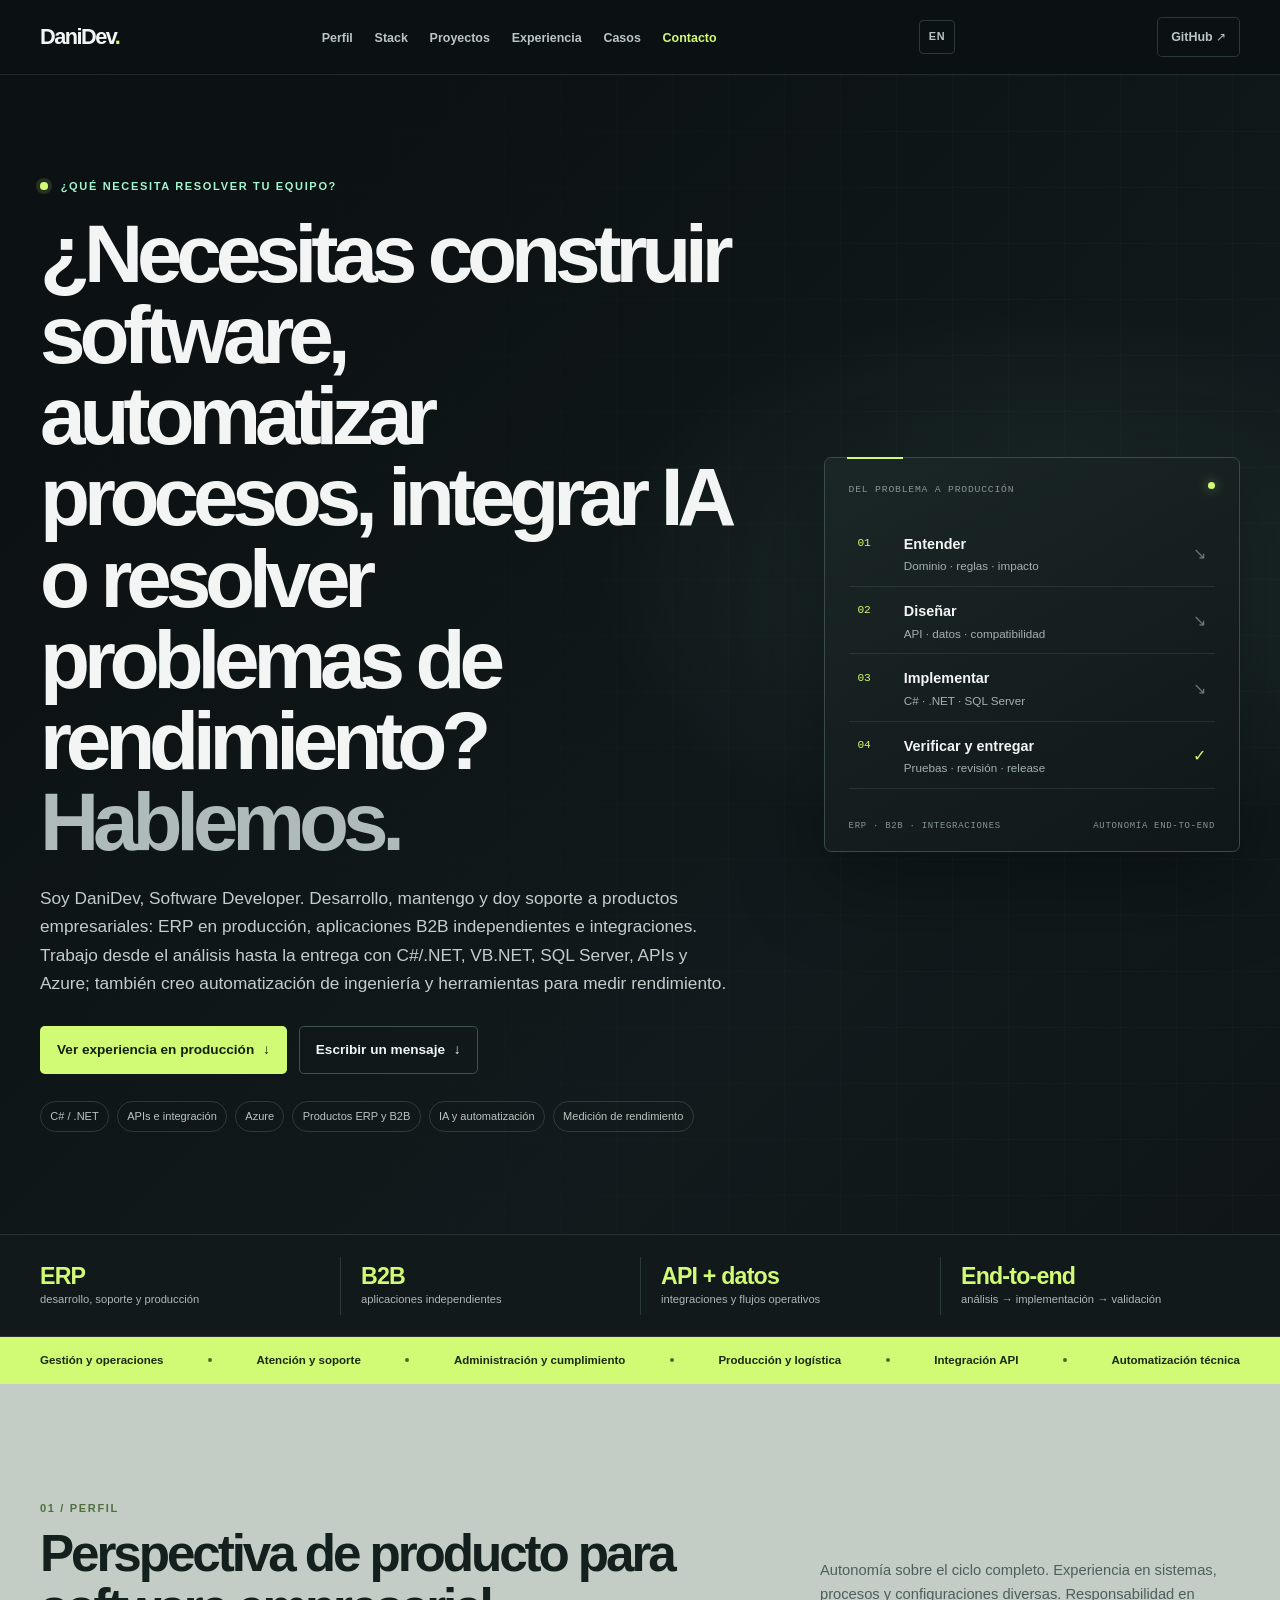
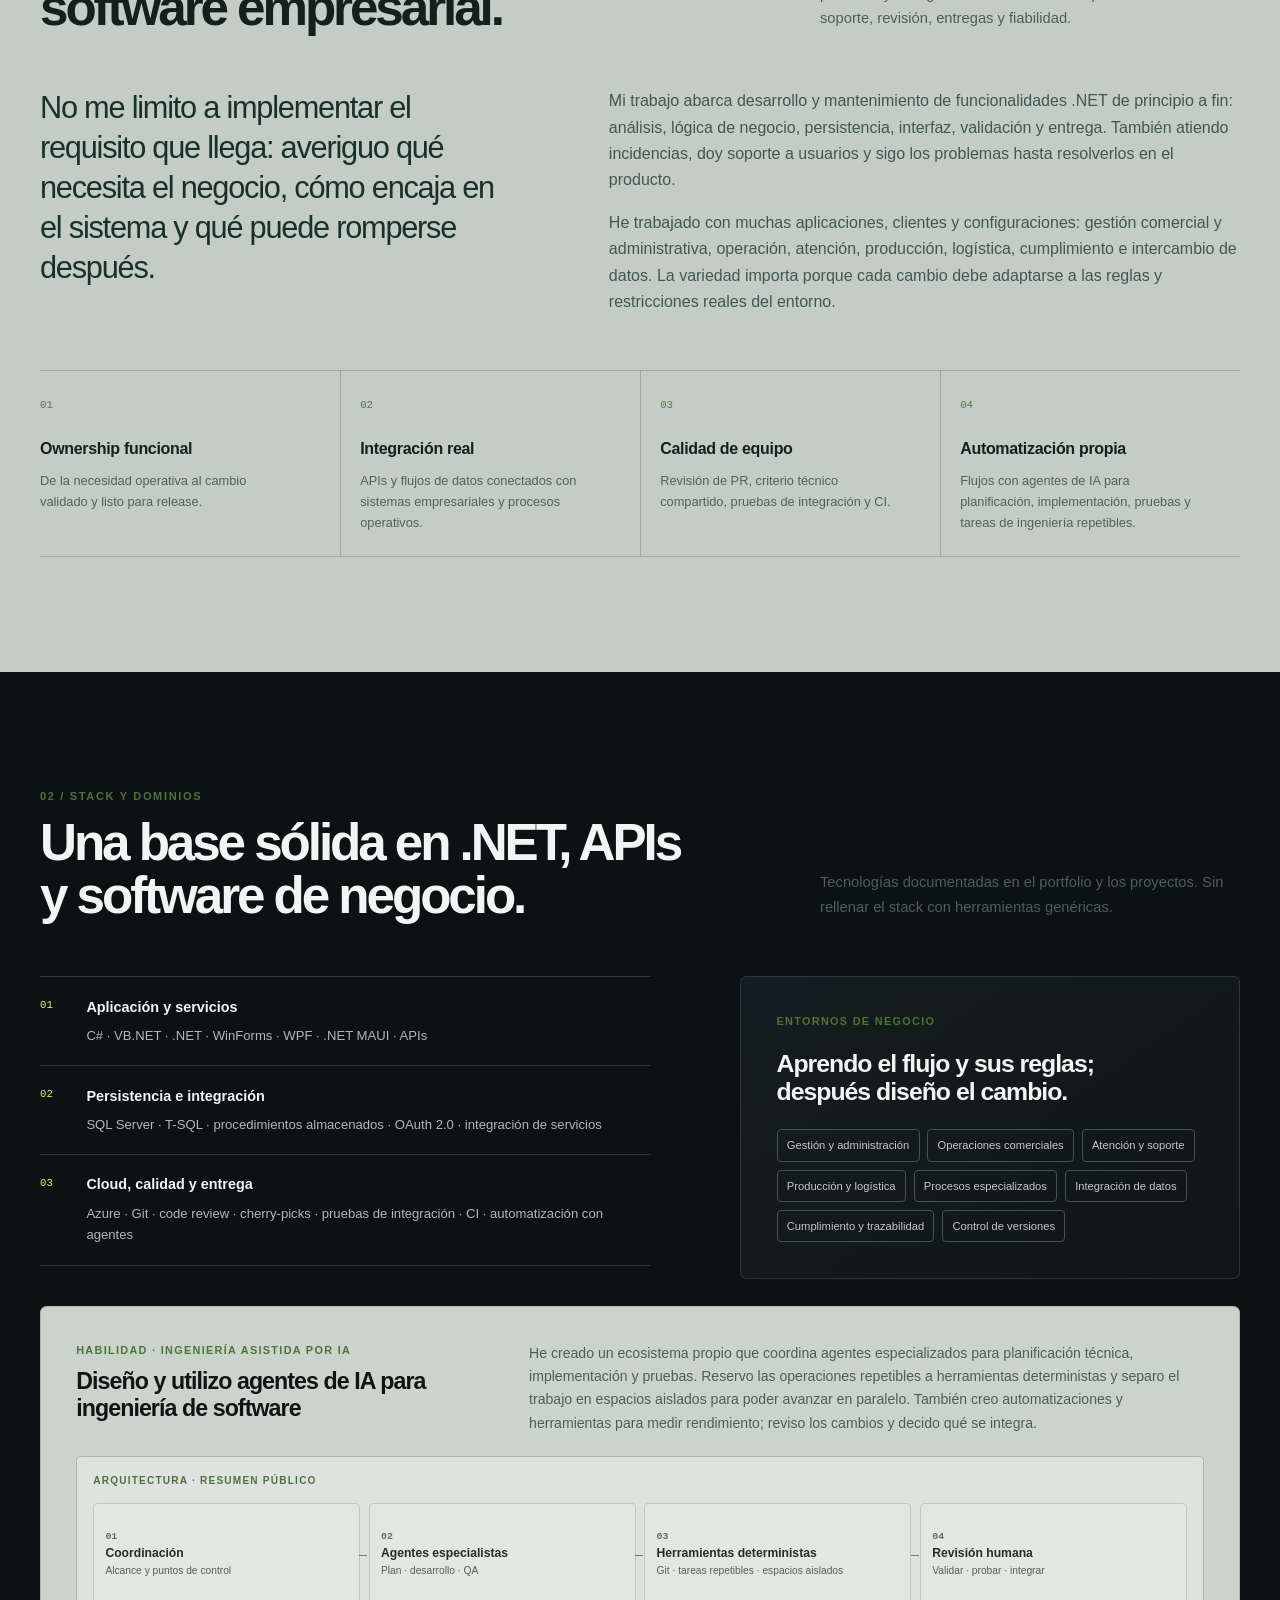
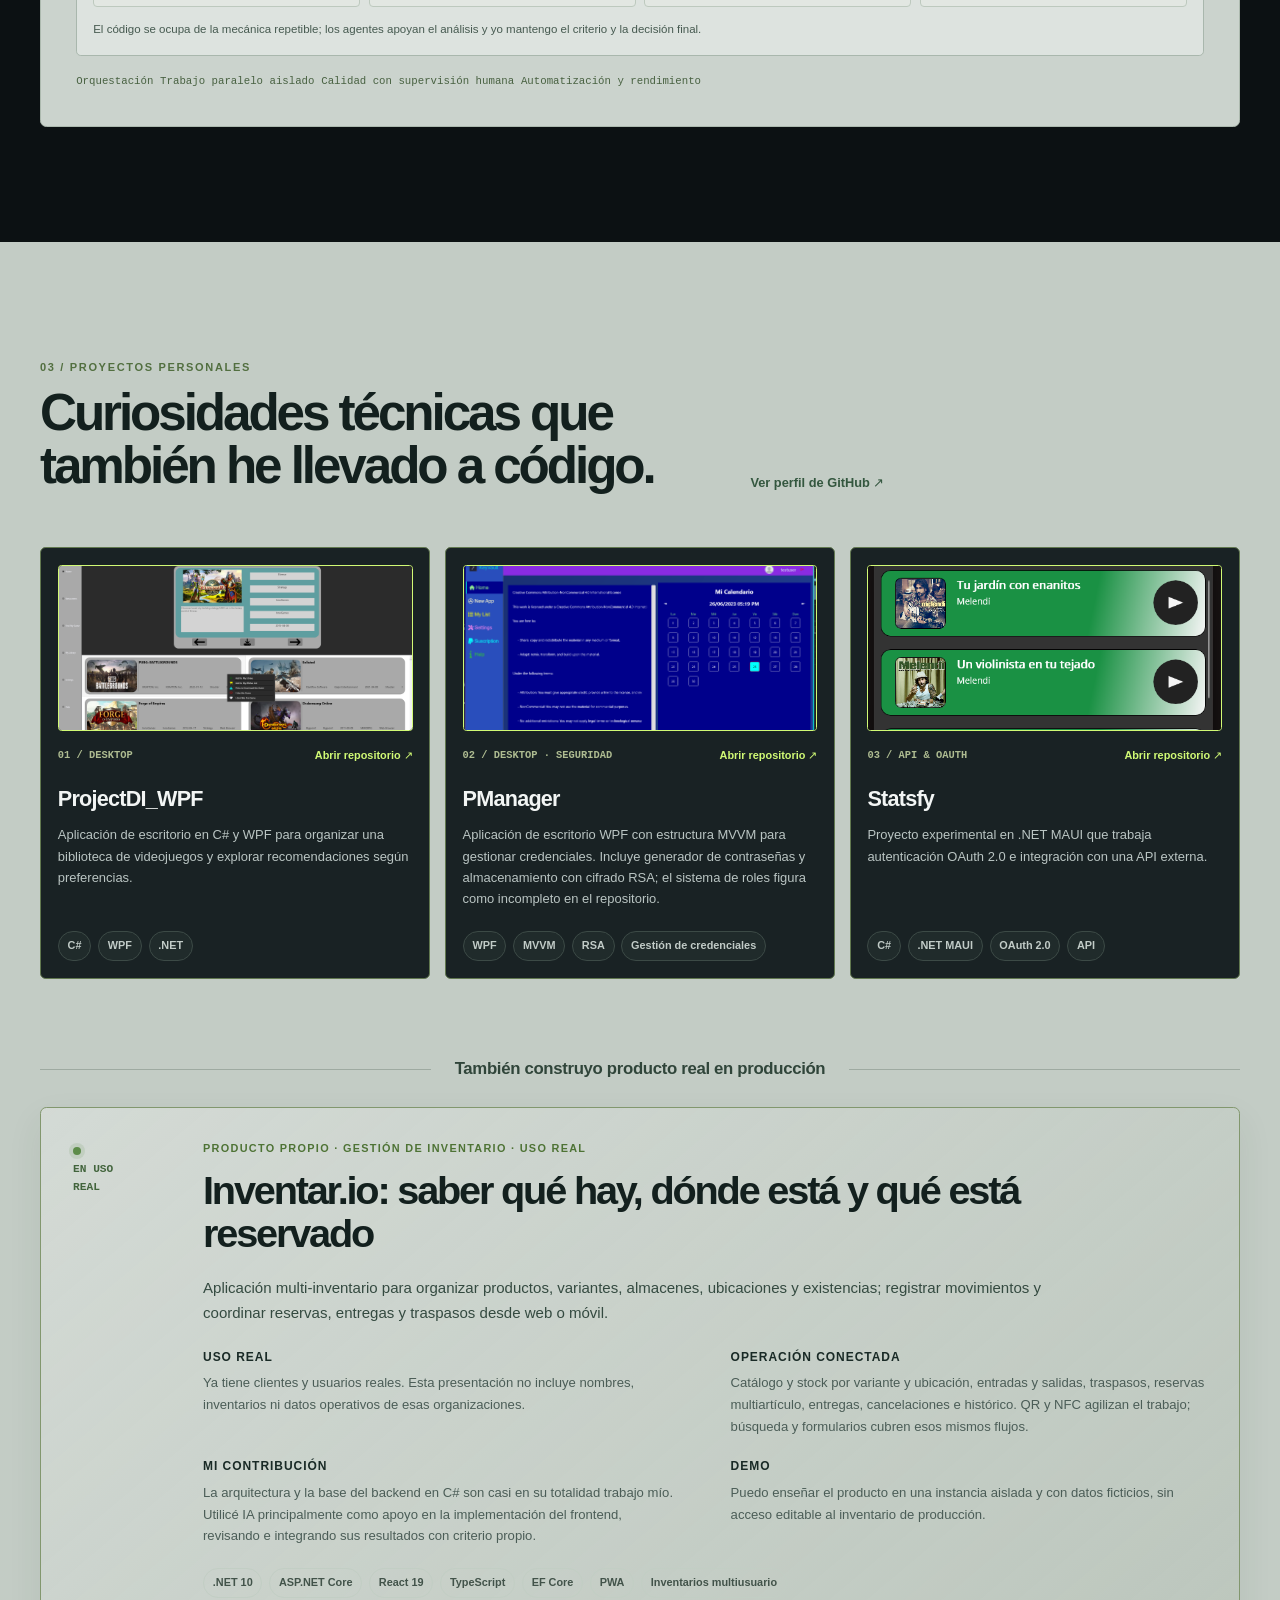
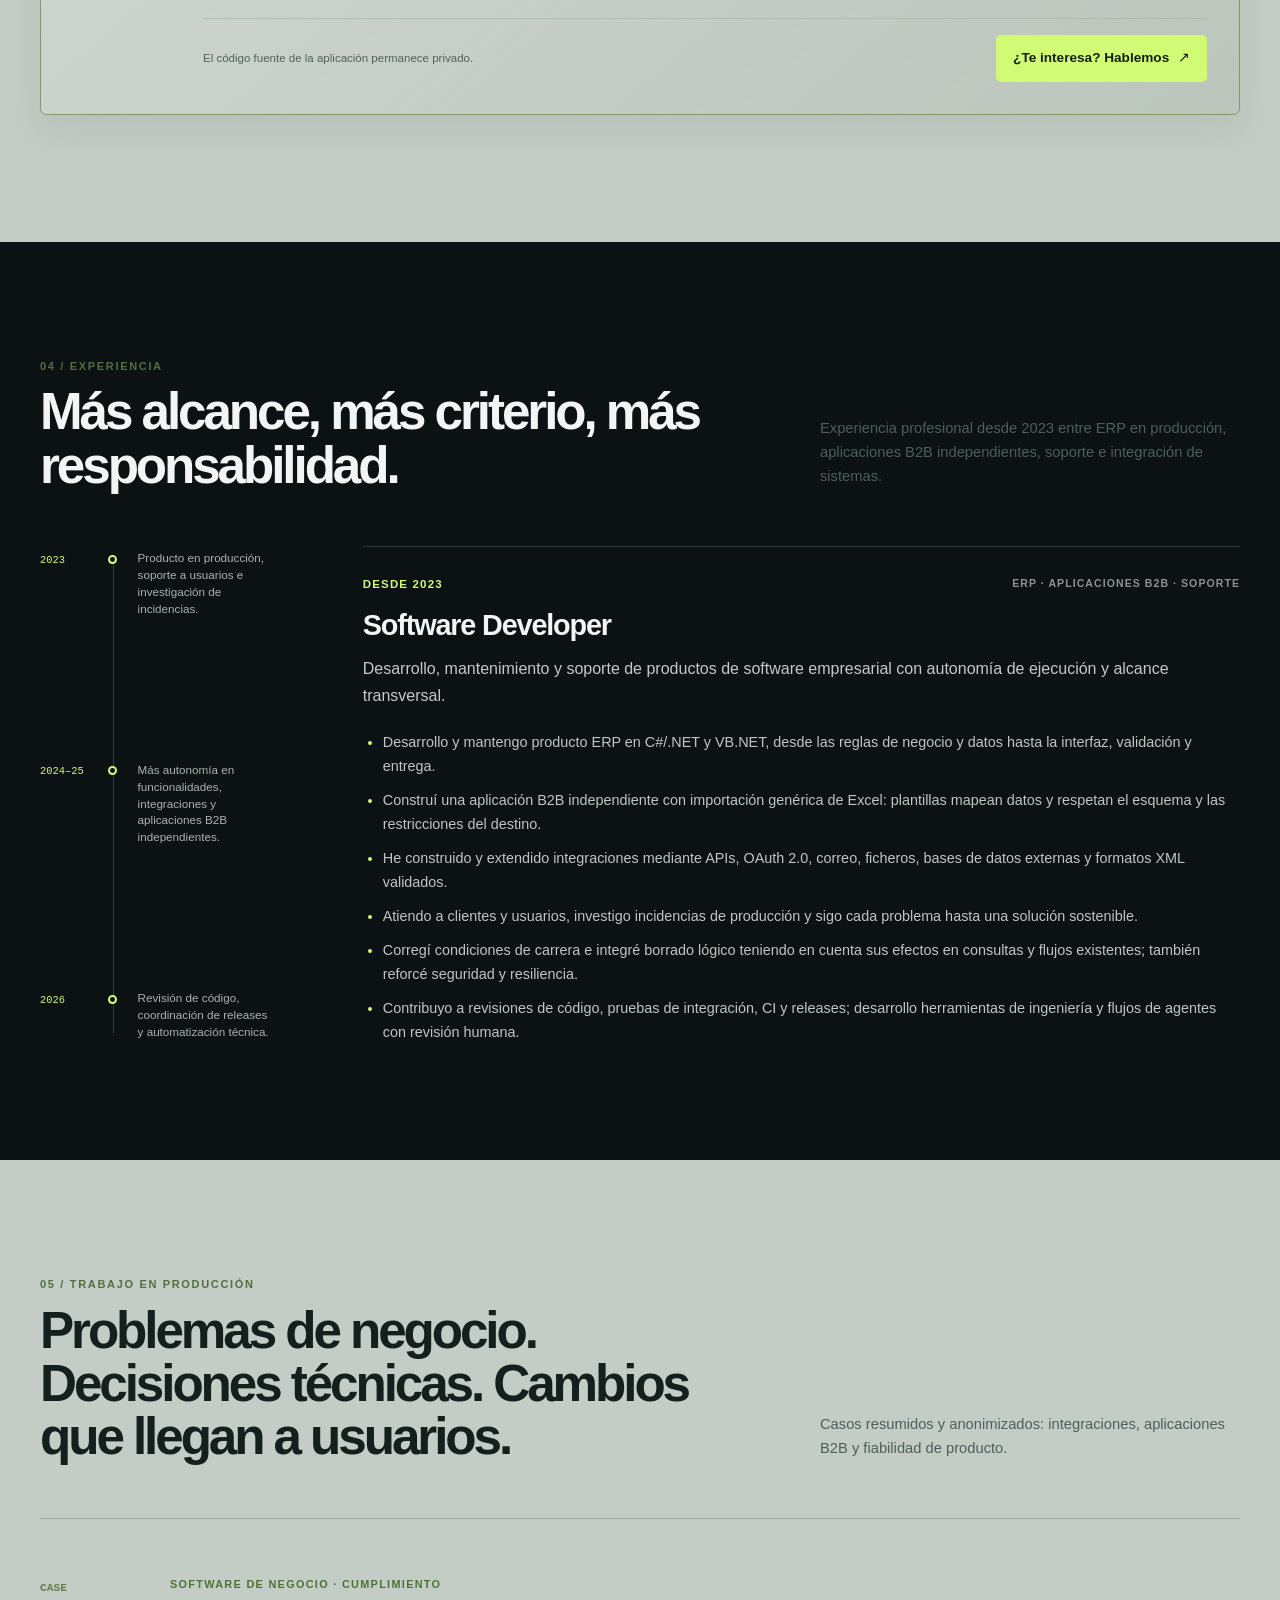
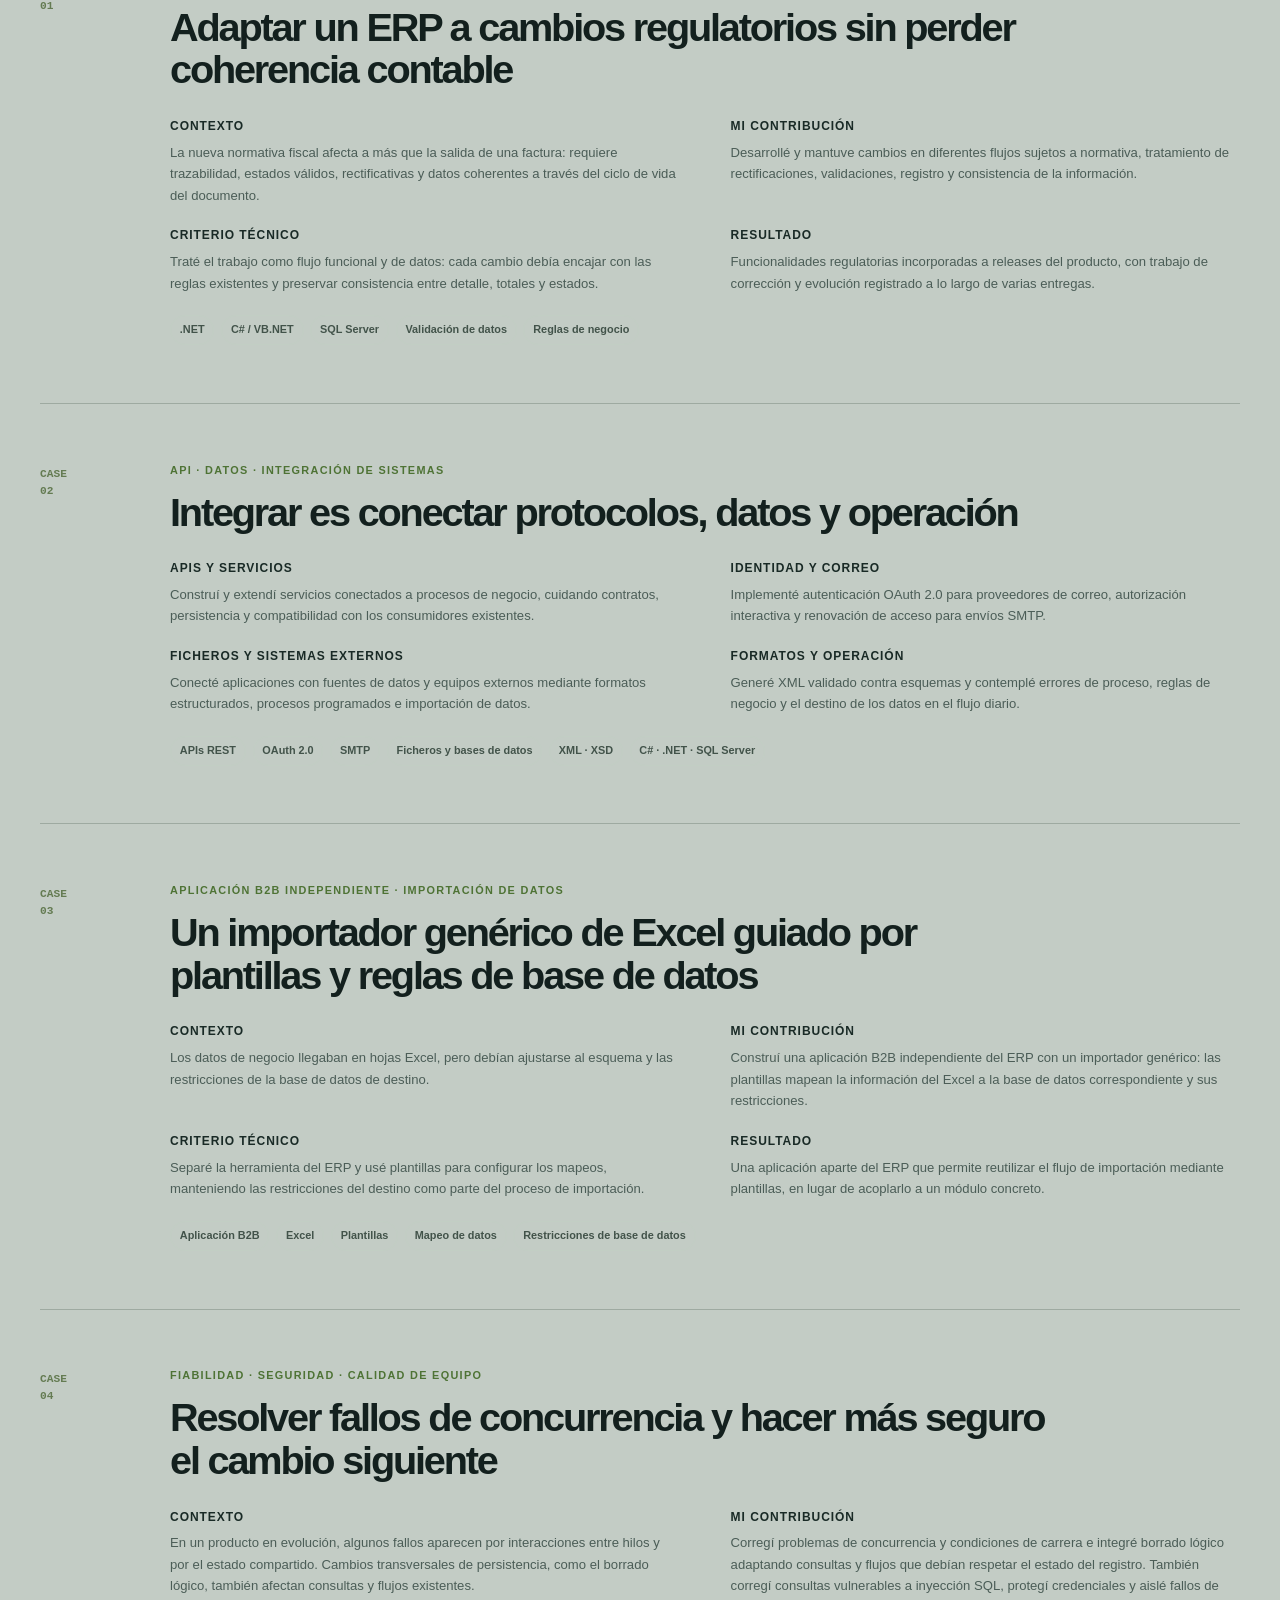
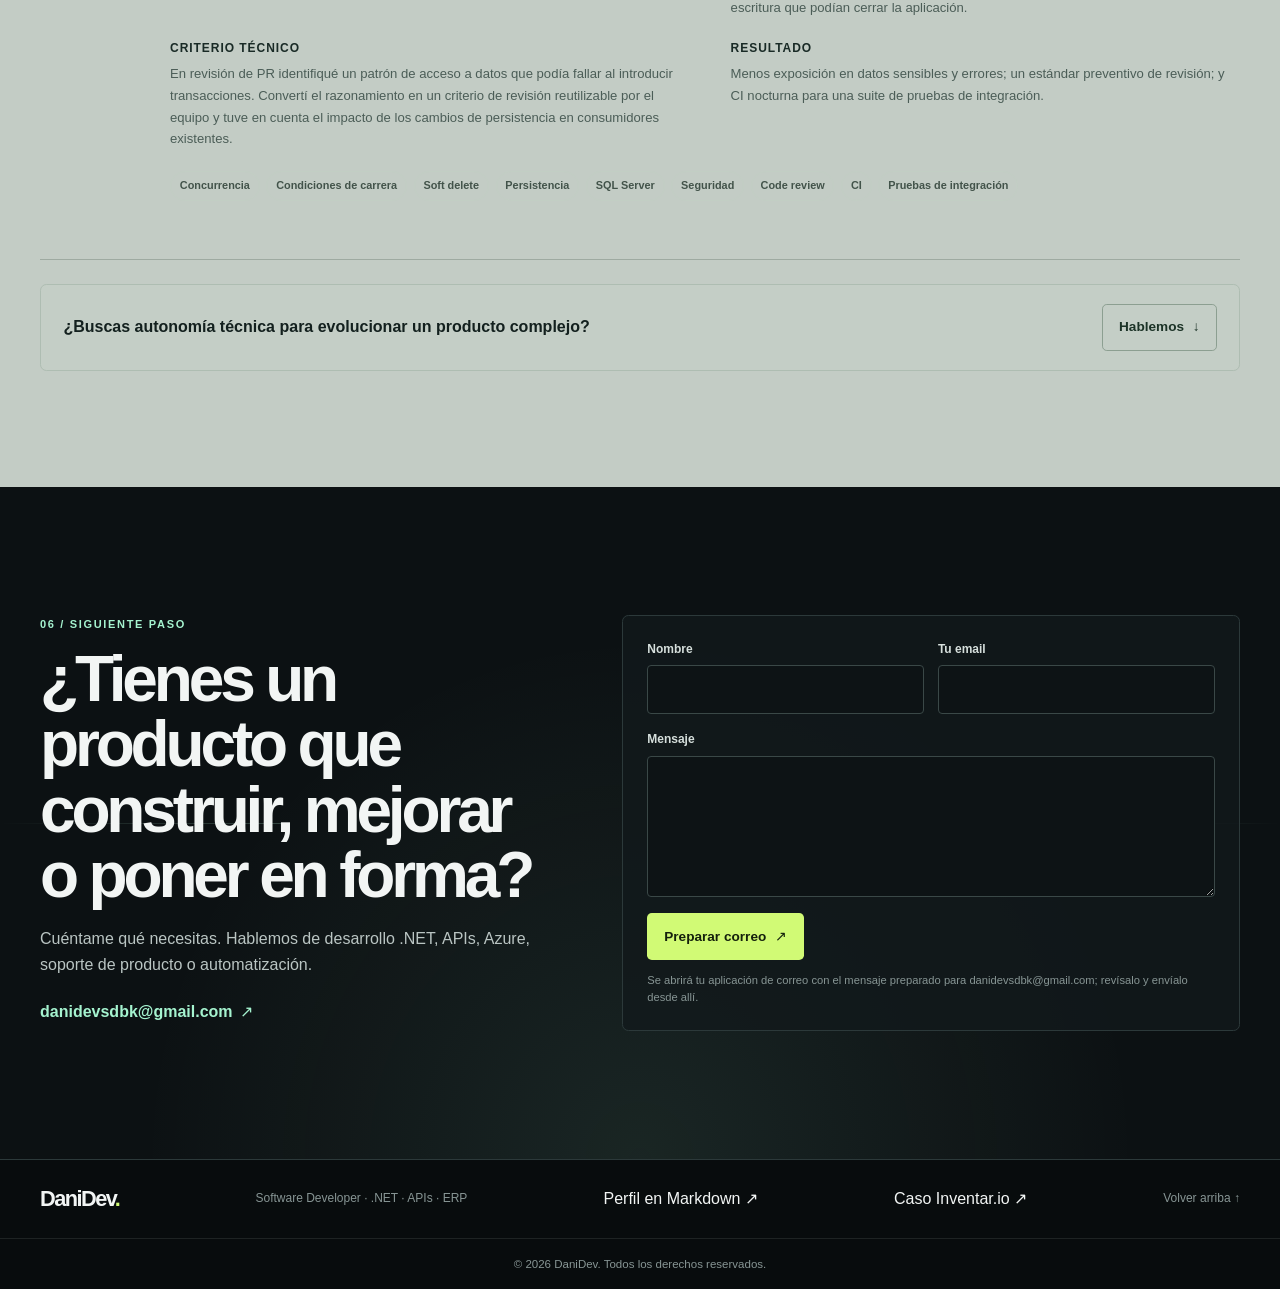
==== commit 07177047: "Add English version of portfolio and enhance language support in navigation" ====
--- a/web/index.html
+++ b/web/index.html
@@ -12,6 +12,8 @@
   <meta property="og:description" content="C#/.NET, APIs, SQL Server, Azure, producto ERP y aplicaciones B2B. Desarrollo end-to-end, soporte, integraciones y automatización de ingeniería.">
   <meta name="twitter:card" content="summary">
   <title>DaniDev | Software Developer .NET, APIs y ERP</title>
+  <link rel="alternate" hreflang="es" href="https://danidevsdbk.github.io/Portfolio.v2/">
+  <link rel="alternate" hreflang="en" href="https://danidevsdbk.github.io/Portfolio.v2/index-en.html">
   <link rel="stylesheet" href="style.css">
   <script type="application/ld+json">
   {
@@ -39,6 +41,7 @@
         <li><a href="#casos">Casos</a></li>
         <li><a href="#contacto">Contacto</a></li>
       </ul>
+      <a class="language-switch" href="index-en.html" hreflang="en" lang="en" aria-label="View portfolio in English">EN</a>
       <a class="nav-cta" href="https://github.com/DaniDevSDBK" target="_blank" rel="noopener noreferrer">GitHub <span aria-hidden="true">↗</span></a>
     </nav>
   </header>
@@ -48,7 +51,6 @@
       <div class="container hero-grid">
         <div class="hero-copy">
           <p class="eyebrow"><span class="status-dot" aria-hidden="true"></span> ¿QUÉ NECESITA RESOLVER TU EQUIPO?</p>
-          <p class="level-label">AUTONOMÍA OPERATIVA · ALCANCE MIDDLE</p>
           <h1 id="hero-title">¿Necesitas construir software, automatizar procesos, integrar IA o resolver problemas de rendimiento? <span>Hablemos.</span></h1>
           <p class="hero-lede">Soy DaniDev, Software Developer. Desarrollo, mantengo y doy soporte a productos empresariales: ERP en producción, aplicaciones B2B independientes e integraciones. Trabajo desde el análisis hasta la entrega con C#/.NET, VB.NET, SQL Server, APIs y Azure; también creo automatización de ingeniería y herramientas para medir rendimiento.</p>
           <div class="hero-actions">
@@ -124,19 +126,18 @@
         </div>
         <div class="ai-feature">
           <div><p class="case-type">HABILIDAD · INGENIERÍA ASISTIDA POR IA</p><h3>Diseño y utilizo agentes de IA para ingeniería de software</h3></div>
-          <p>Diseño y utilizo un sistema de agentes especializado en ingeniería de software para apoyar análisis y planificación técnica, implementación, revisión y diseño de pruebas. También creo automatizaciones y herramientas para medir rendimiento. La supervisión, las decisiones técnicas y la integración final siguen bajo mi responsabilidad.</p>
-          <div class="ai-workflow" role="group" aria-label="Flujo general de trabajo con agentes de IA: objetivo, análisis y planificación, implementación asistida, revisión humana, pruebas e integración">
-            <p class="ai-workflow-label">FLUJO DE TRABAJO · RESUMEN PÚBLICO</p>
+          <p>He creado un ecosistema propio que coordina agentes especializados para planificación técnica, implementación y pruebas. Reservo las operaciones repetibles a herramientas deterministas y separo el trabajo en espacios aislados para poder avanzar en paralelo. También creo automatizaciones y herramientas para medir rendimiento; reviso los cambios y decido qué se integra.</p>
+          <div class="ai-workflow" role="group" aria-label="Arquitectura general del sistema de agentes: coordinación, agentes especializados, herramientas deterministas y revisión humana">
+            <p class="ai-workflow-label">ARQUITECTURA · RESUMEN PÚBLICO</p>
             <ol class="ai-flow">
-              <li><span>01</span><strong>Objetivo</strong><small>Necesidad y límites</small></li>
-              <li><span>02</span><strong>Análisis y plan</strong><small>Contexto y tareas</small></li>
-              <li><span>03</span><strong>Implementación</strong><small>Apoyo de agentes</small></li>
-              <li><span>04</span><strong>Revisión humana</strong><small>Criterio e integración</small></li>
-              <li><span>05</span><strong>Pruebas</strong><small>Validación y entrega</small></li>
+              <li><span>01</span><strong>Coordinación</strong><small>Alcance y puntos de control</small></li>
+              <li><span>02</span><strong>Agentes especialistas</strong><small>Plan · desarrollo · QA</small></li>
+              <li><span>03</span><strong>Herramientas deterministas</strong><small>Git · tareas repetibles · espacios aislados</small></li>
+              <li><span>04</span><strong>Revisión humana</strong><small>Validar · probar · integrar</small></li>
             </ol>
-            <p class="ai-workflow-note">Las herramientas proponen y automatizan trabajo; yo reviso, ajusto y decido qué se integra.</p>
-          </div>
-          <div class="ai-tags"><span>Agentes especializados</span><span>Planificación técnica</span><span>Implementación y revisión</span><span>Diseño de pruebas</span><span>Automatización</span><span>Medición de rendimiento</span></div>
+            <p class="ai-workflow-note">El código se ocupa de la mecánica repetible; los agentes apoyan el análisis y yo mantengo el criterio y la decisión final.</p>
+          </div>
+          <div class="ai-tags"><span>Orquestación</span><span>Trabajo paralelo aislado</span><span>Calidad con supervisión humana</span><span>Automatización y rendimiento</span></div>
         </div>
       </div>
     </section>
@@ -174,7 +175,7 @@
               <h3>Inventar.io: saber qué hay, dónde está y qué está reservado</h3>
               <p class="live-product-lede">Aplicación multi-inventario para organizar productos, variantes, almacenes, ubicaciones y existencias; registrar movimientos y coordinar reservas, entregas y traspasos desde web o móvil.</p>
               <div class="case-content-grid">
-                <div><h4>Uso real</h4><p>Ya tiene clientes y usuarios reales. También la utiliza el club deportivo de rugby al que pertenezco; mantengo su identidad y sus datos privados.</p></div>
+                <div><h4>Uso real</h4><p>Ya tiene clientes y usuarios reales. Esta presentación no incluye nombres, inventarios ni datos operativos de esas organizaciones.</p></div>
                 <div><h4>Operación conectada</h4><p>Catálogo y stock por variante y ubicación, entradas y salidas, traspasos, reservas multiartículo, entregas, cancelaciones e histórico. QR y NFC agilizan el trabajo; búsqueda y formularios cubren esos mismos flujos.</p></div>
                 <div><h4>Mi contribución</h4><p>La arquitectura y la base del backend en C# son casi en su totalidad trabajo mío. Utilicé IA principalmente como apoyo en la implementación del frontend, revisando e integrando sus resultados con criterio propio.</p></div>
                 <div><h4>Demo</h4><p>Puedo enseñar el producto en una instancia aislada y con datos ficticios, sin acceso editable al inventario de producción.</p></div>
@@ -200,16 +201,12 @@
               <h3>Software Developer</h3>
               <p class="experience-lede">Desarrollo, mantenimiento y soporte de productos de software empresarial con autonomía de ejecución y alcance transversal.</p>
               <ul class="check-list">
-                <li>Desarrollo y mantengo funcionalidades en C#/.NET y VB.NET, recorriendo reglas de negocio, API, persistencia, interfaz, validación y release.</li>
-                <li>Trabajo sobre un ERP amplio en producción y también sobre aplicaciones B2B independientes, integraciones y utilidades de negocio.</li>
-                <li>He integrado sistemas y equipos externos mediante ficheros: lectura y procesamiento de resultados, persistencia y presentación para los usuarios y otros sistemas.</li>
-                <li>Resuelvo incidencias y presto soporte técnico a clientes y usuarios; sigo los problemas desde el primer síntoma hasta una solución sostenible del producto.</li>
-                <li>Construí un importador genérico de Excel como aplicación separada del ERP, con plantillas para mapear datos y respetar el esquema y las restricciones de base de datos.</li>
-                <li>He contribuido en muchas áreas funcionales y configuraciones de cliente, sin limitarme a un módulo o flujo de negocio.</li>
-                <li>Extiendo APIs e integraciones; reviso PRs y cambios de release y documento criterios técnicos para detectar riesgos antes de producción.</li>
-                <li>He corregido problemas de concurrencia y condiciones de carrera, e integrado borrado lógico teniendo en cuenta sus efectos en consultas y flujos existentes.</li>
-                <li>También he reforzado seguridad y resiliencia en sistemas existentes.</li>
-                <li>Construyo CI, automatización de ingeniería y flujos de agentes de IA para planificación, implementación y pruebas.</li>
+                <li>Desarrollo y mantengo producto ERP en C#/.NET y VB.NET, desde las reglas de negocio y datos hasta la interfaz, validación y entrega.</li>
+                <li>Construí una aplicación B2B independiente con importación genérica de Excel: plantillas mapean datos y respetan el esquema y las restricciones del destino.</li>
+                <li>He construido y extendido integraciones mediante APIs, OAuth 2.0, correo, ficheros, bases de datos externas y formatos XML validados.</li>
+                <li>Atiendo a clientes y usuarios, investigo incidencias de producción y sigo cada problema hasta una solución sostenible.</li>
+                <li>Corregí condiciones de carrera e integré borrado lógico teniendo en cuenta sus efectos en consultas y flujos existentes; también reforcé seguridad y resiliencia.</li>
+                <li>Contribuyo a revisiones de código, pruebas de integración, CI y releases; desarrollo herramientas de ingeniería y flujos de agentes con revisión humana.</li>
               </ul>
             </div>
           </article>
@@ -221,7 +218,7 @@
       <div class="container">
         <div class="section-heading split-heading">
           <div><p class="eyebrow">05 / TRABAJO EN PRODUCCIÓN</p><h2 id="casos-title">Problemas de negocio. Decisiones técnicas. Cambios que llegan a usuarios.</h2></div>
-          <p class="heading-aside">Casos resumidos y anonimizados. El detalle refleja el trabajo documentado; se omiten clientes, IDs y componentes propietarios.</p>
+          <p class="heading-aside">Casos resumidos y anonimizados: integraciones, aplicaciones B2B y fiabilidad de producto.</p>
         </div>
         <div class="case-list">
           <article class="case-study">
@@ -242,14 +239,14 @@
             <div class="case-number">CASE<br>02</div>
             <div class="case-main">
               <p class="case-type">API · DATOS · INTEGRACIÓN DE SISTEMAS</p>
-              <h3>Conectar procesos externos con el trabajo diario del ERP</h3>
-              <div class="case-content-grid">
-                <div><h4>Contexto</h4><p>Un proceso de negocio conectaba API, datos operativos y pantallas del ERP, y necesitaba evolucionar sin romper la manera en que los usuarios ya trabajaban.</p></div>
-                <div><h4>Mi contribución</h4><p>Trabajé en servicios API, generación y evolución de datos, controles de recursos y formularios, integrando las piezas en el flujo existente.</p></div>
-                <div><h4>Criterio técnico</h4><p>El cambio cruza capas: contrato de integración, persistencia, compatibilidad de formularios y operación diaria deben seguir alineados.</p></div>
-                <div><h4>Resultado</h4><p>La nueva funcionalidad quedó conectada con las herramientas y el flujo operativo del producto, y siguió evolucionando en entregas posteriores.</p></div>
-              </div>
-              <div class="tags"><span>C#</span><span>.NET API</span><span>SQL Server</span><span>Integración</span></div>
+              <h3>Integrar es conectar protocolos, datos y operación</h3>
+              <div class="case-content-grid">
+                <div><h4>APIs y servicios</h4><p>Construí y extendí servicios conectados a procesos de negocio, cuidando contratos, persistencia y compatibilidad con los consumidores existentes.</p></div>
+                <div><h4>Identidad y correo</h4><p>Implementé autenticación OAuth 2.0 para proveedores de correo, autorización interactiva y renovación de acceso para envíos SMTP.</p></div>
+                <div><h4>Ficheros y sistemas externos</h4><p>Conecté aplicaciones con fuentes de datos y equipos externos mediante formatos estructurados, procesos programados e importación de datos.</p></div>
+                <div><h4>Formatos y operación</h4><p>Generé XML validado contra esquemas y contemplé errores de proceso, reglas de negocio y el destino de los datos en el flujo diario.</p></div>
+              </div>
+              <div class="tags"><span>APIs REST</span><span>OAuth 2.0</span><span>SMTP</span><span>Ficheros y bases de datos</span><span>XML · XSD</span><span>C# · .NET · SQL Server</span></div>
             </div>
           </article>
           <article class="case-study">
--- a/web/style.css
+++ b/web/style.css
@@ -54,9 +54,11 @@
 .logo { flex: 0 0 auto; font-size: 1.36rem; font-weight: 800; letter-spacing: -.07em; }
 .logo span { color: var(--lime); }
 .nav-links { display: flex; align-items: center; justify-content: center; gap: clamp(.65rem, 1.7vw, 1.45rem); margin: 0; padding: 0; list-style: none; }
-.nav-links a, .nav-cta { color: var(--muted); font-size: .78rem; font-weight: 600; }
+.nav-links a, .nav-cta, .language-switch { color: var(--muted); font-size: .78rem; font-weight: 600; }
 .nav-links a:hover, .nav-links a[aria-current="location"] { color: var(--lime); }
 .nav-cta { flex: 0 0 auto; padding: .55rem .8rem; border: 1px solid var(--line-dark); border-radius: .3rem; }
+.language-switch { flex: 0 0 auto; padding: .42rem .55rem; border: 1px solid var(--line-dark); border-radius: .25rem; font-size: .68rem; letter-spacing: .06em; }
+.language-switch:hover { border-color: var(--lime); color: var(--lime); }
 
 .section-wrap { padding-block: clamp(4.6rem, 9vw, 7.8rem); }
 .hero { position: relative; min-height: min(760px, calc(100svh - 74px)); display: flex; align-items: center; overflow: hidden; padding-block: clamp(4.5rem, 8vw, 7rem); background: radial-gradient(ellipse at 81% 44%, rgb(165 243 207 / 10%), transparent 30%), linear-gradient(135deg, #0c1113 12%, #111a1c 70%, #101617); }
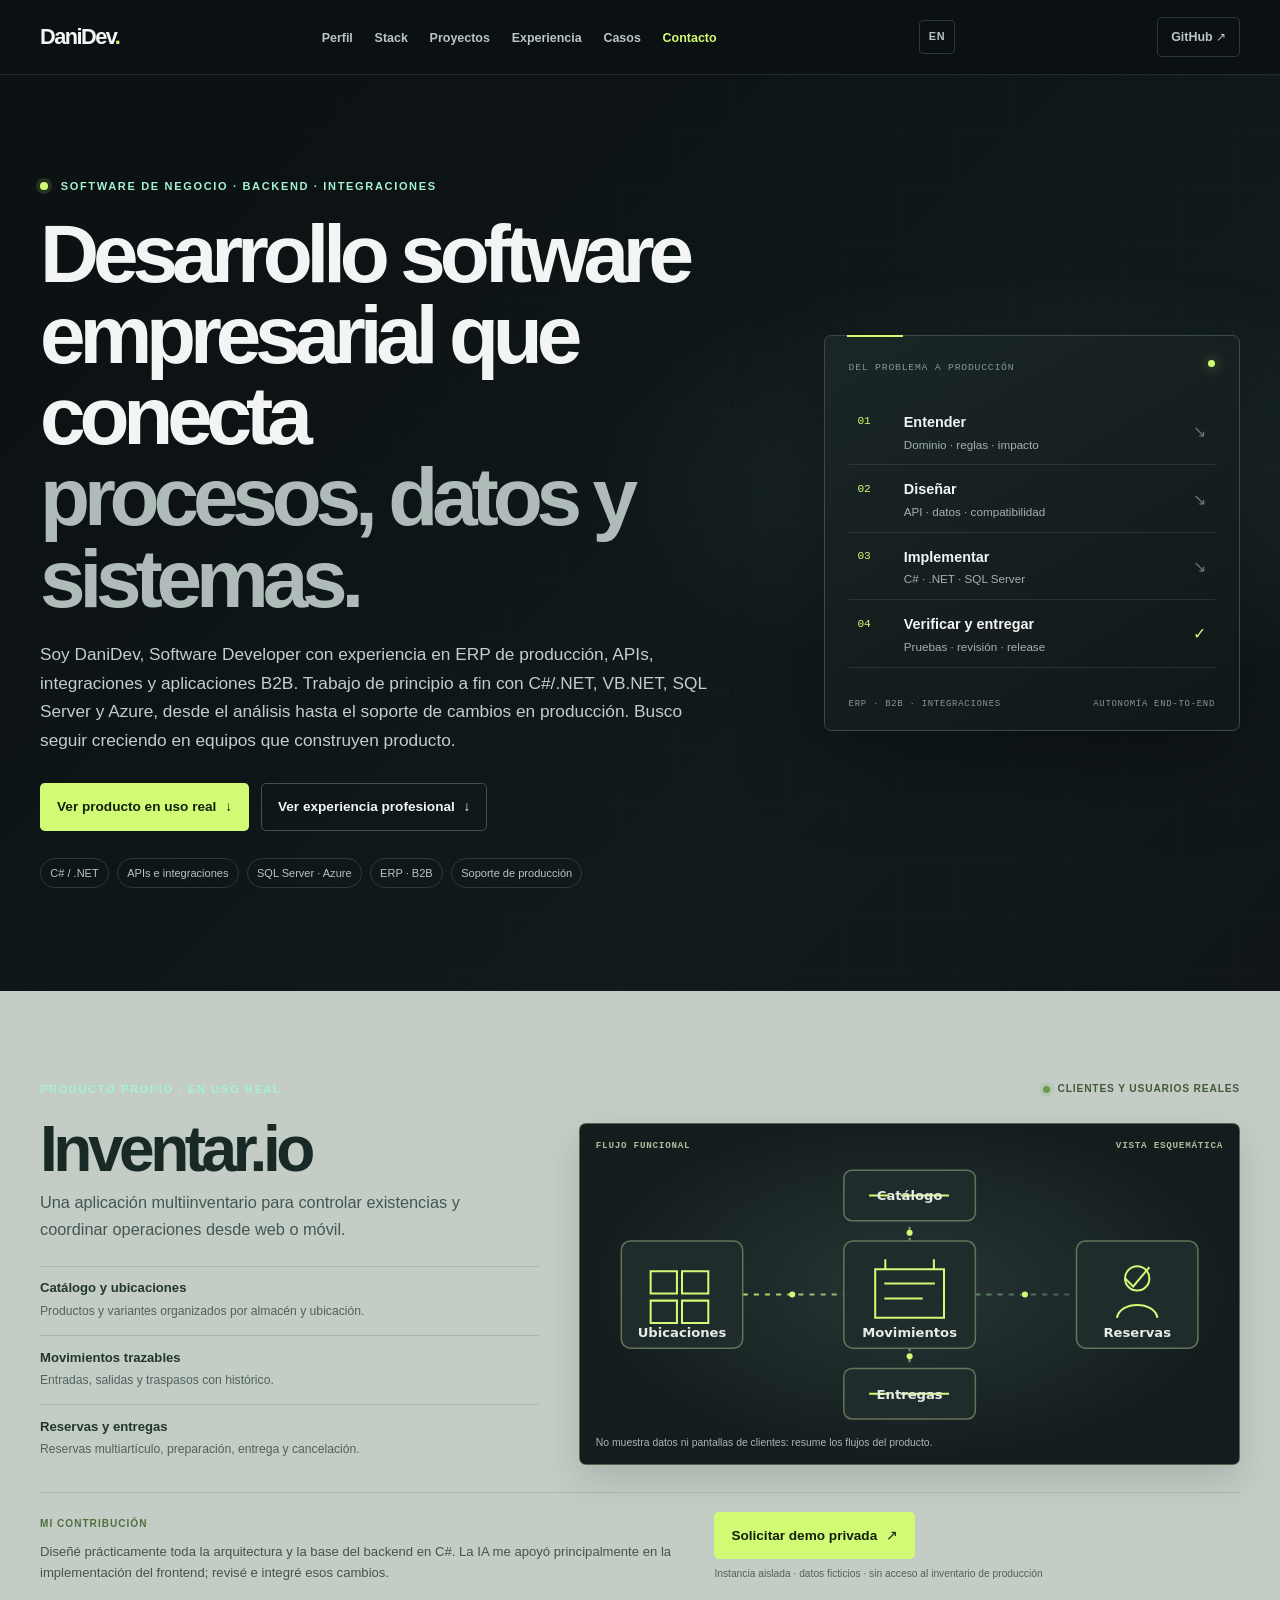
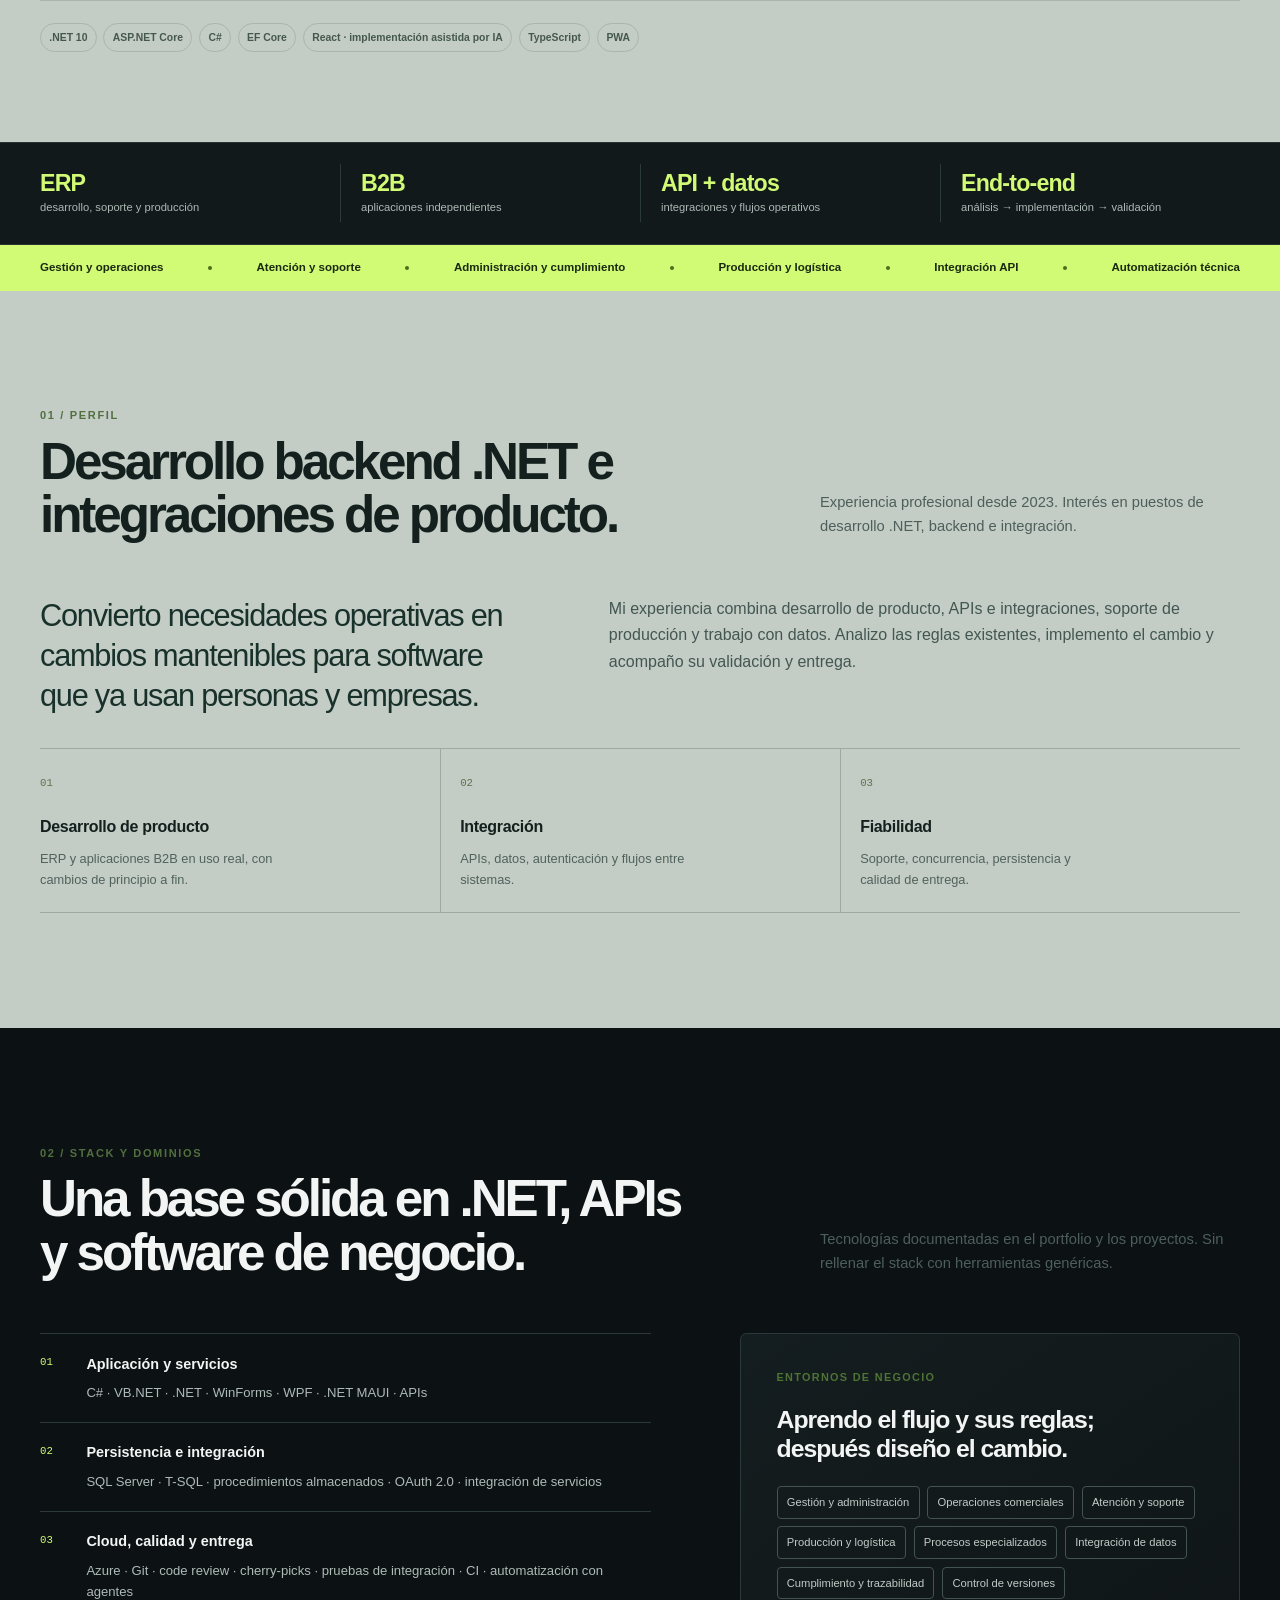
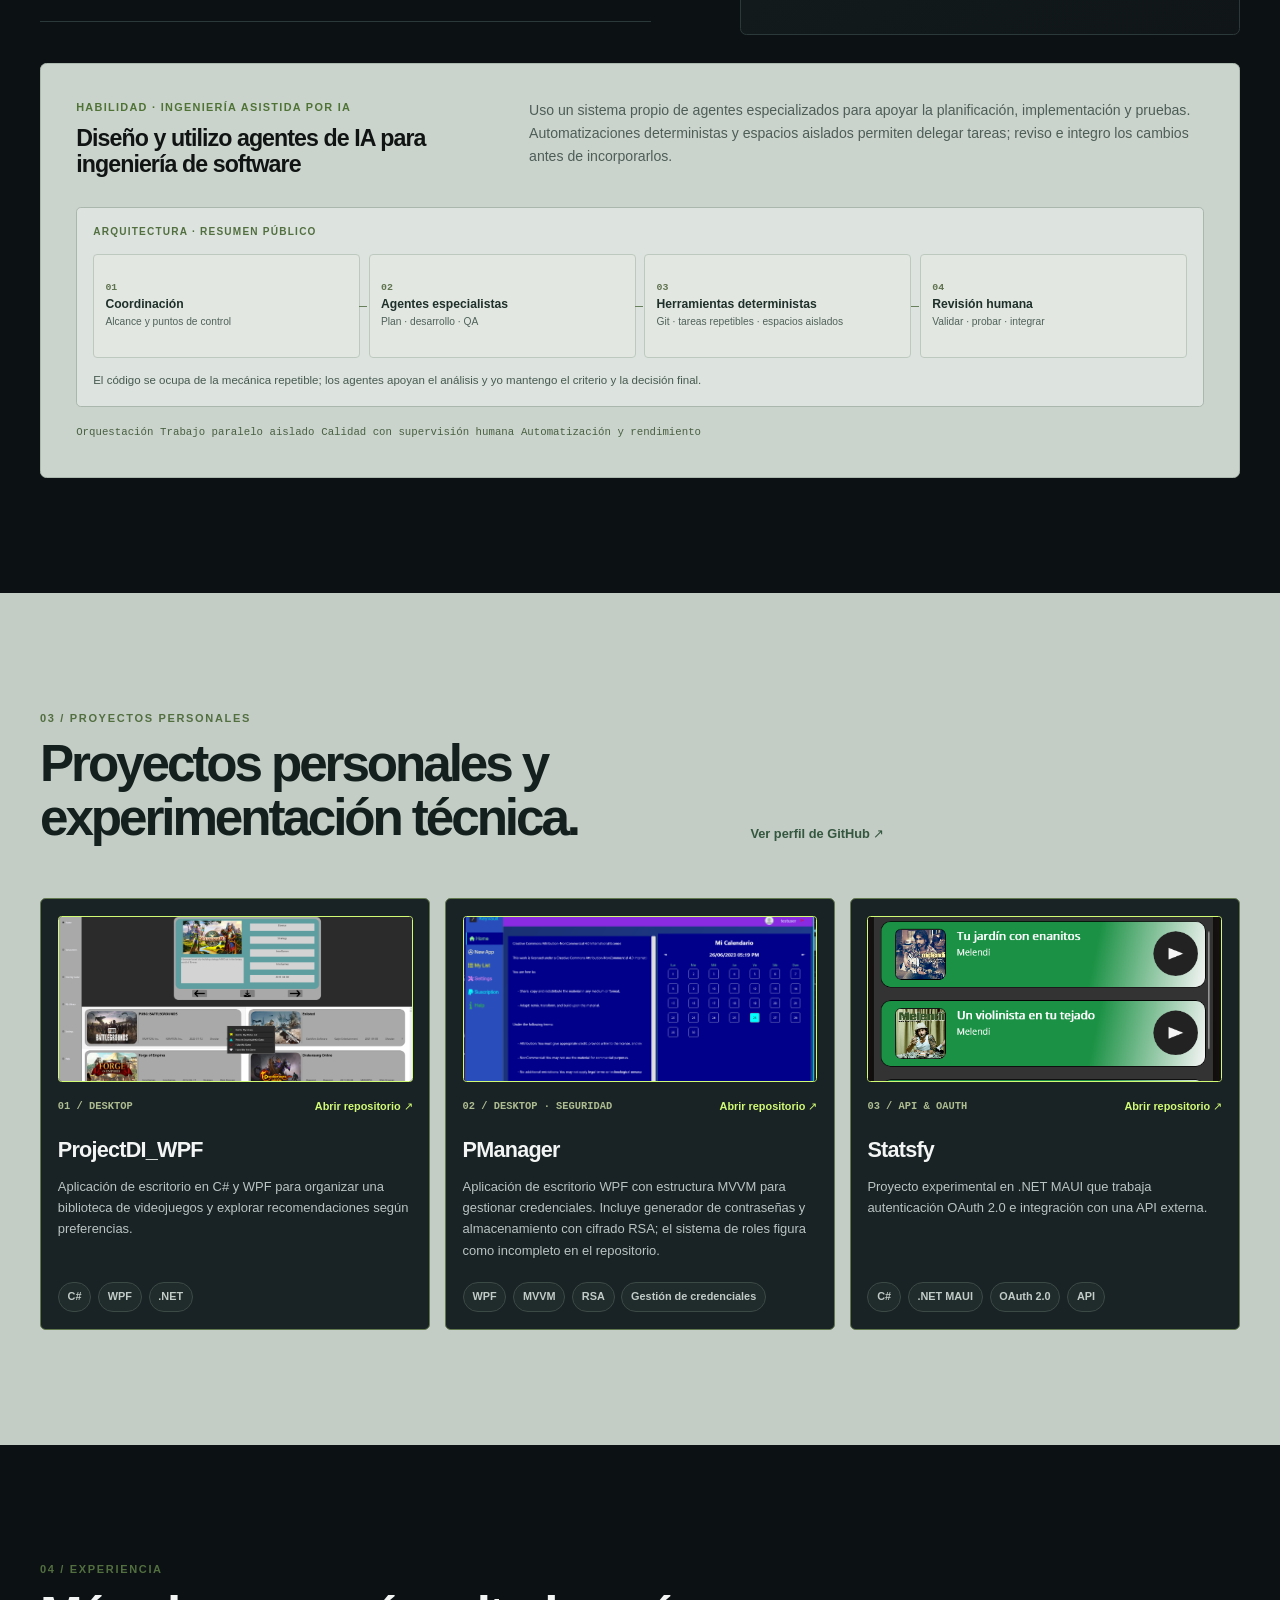
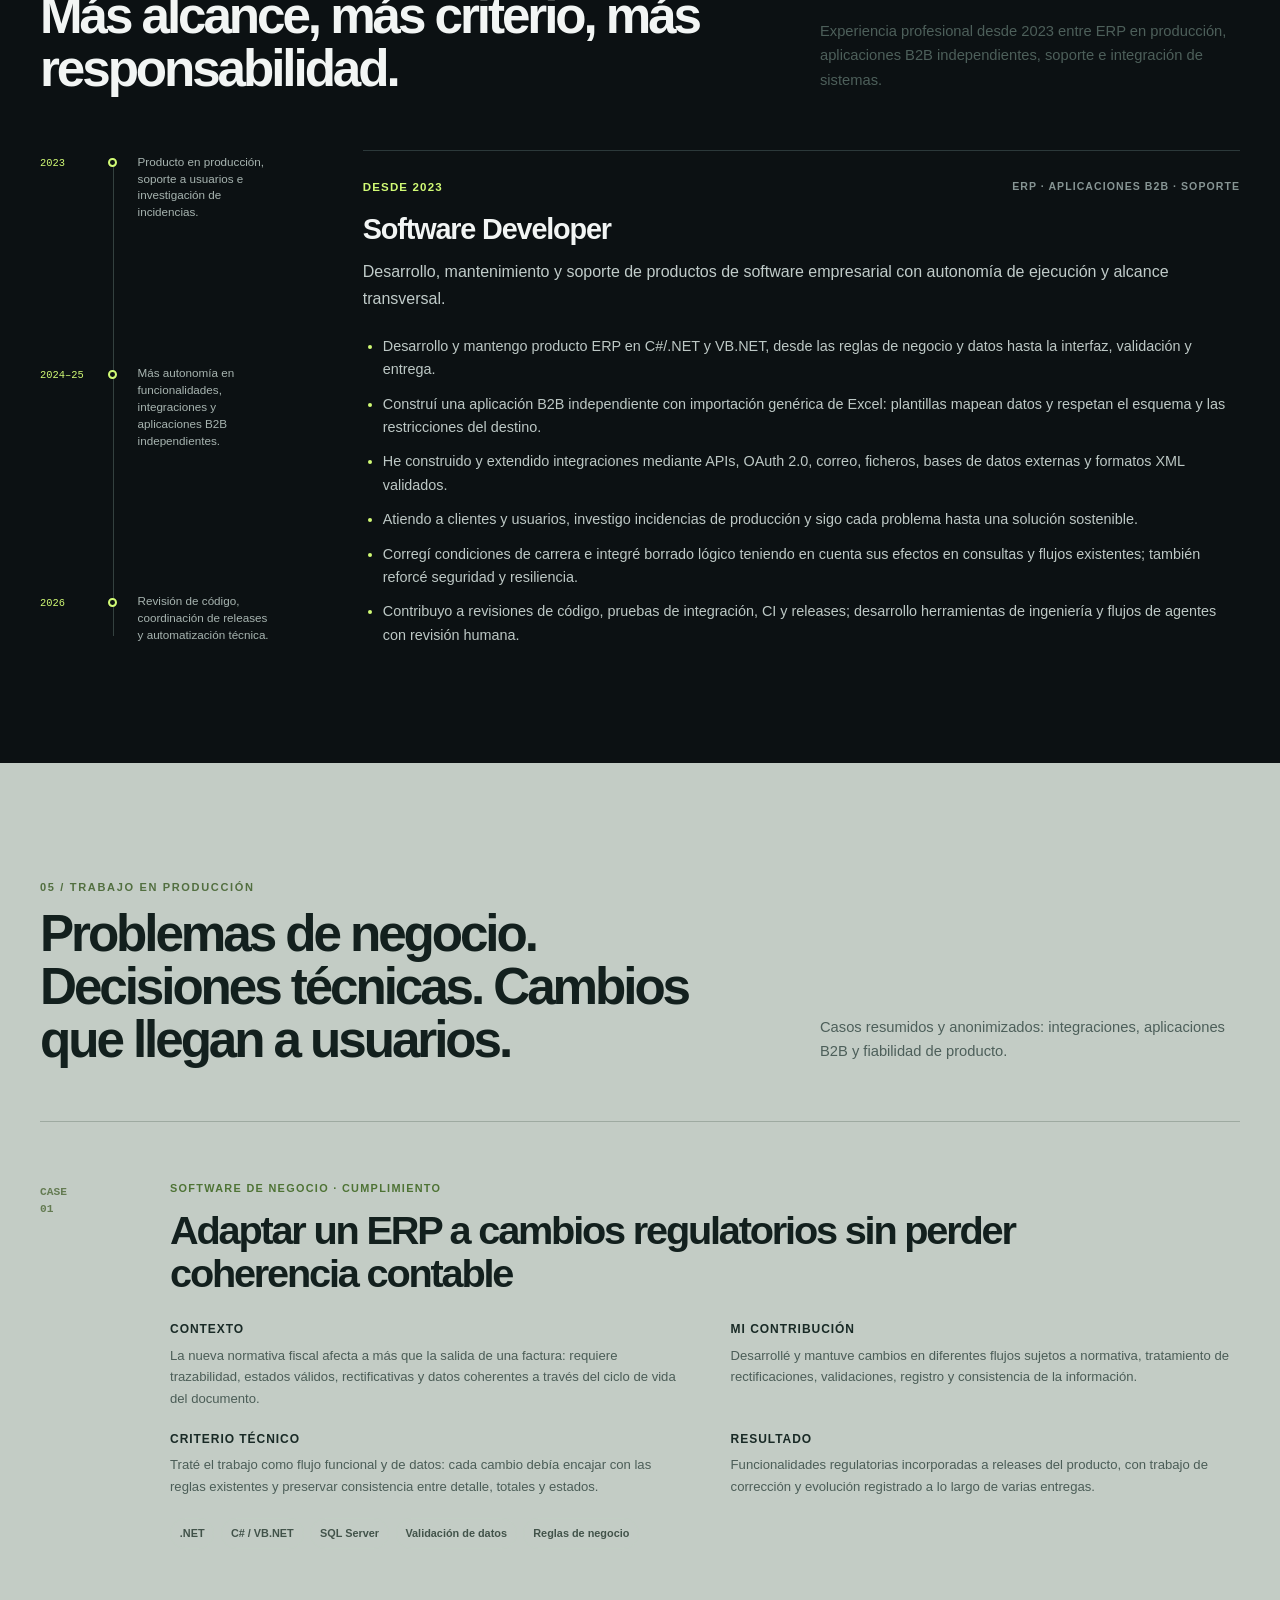
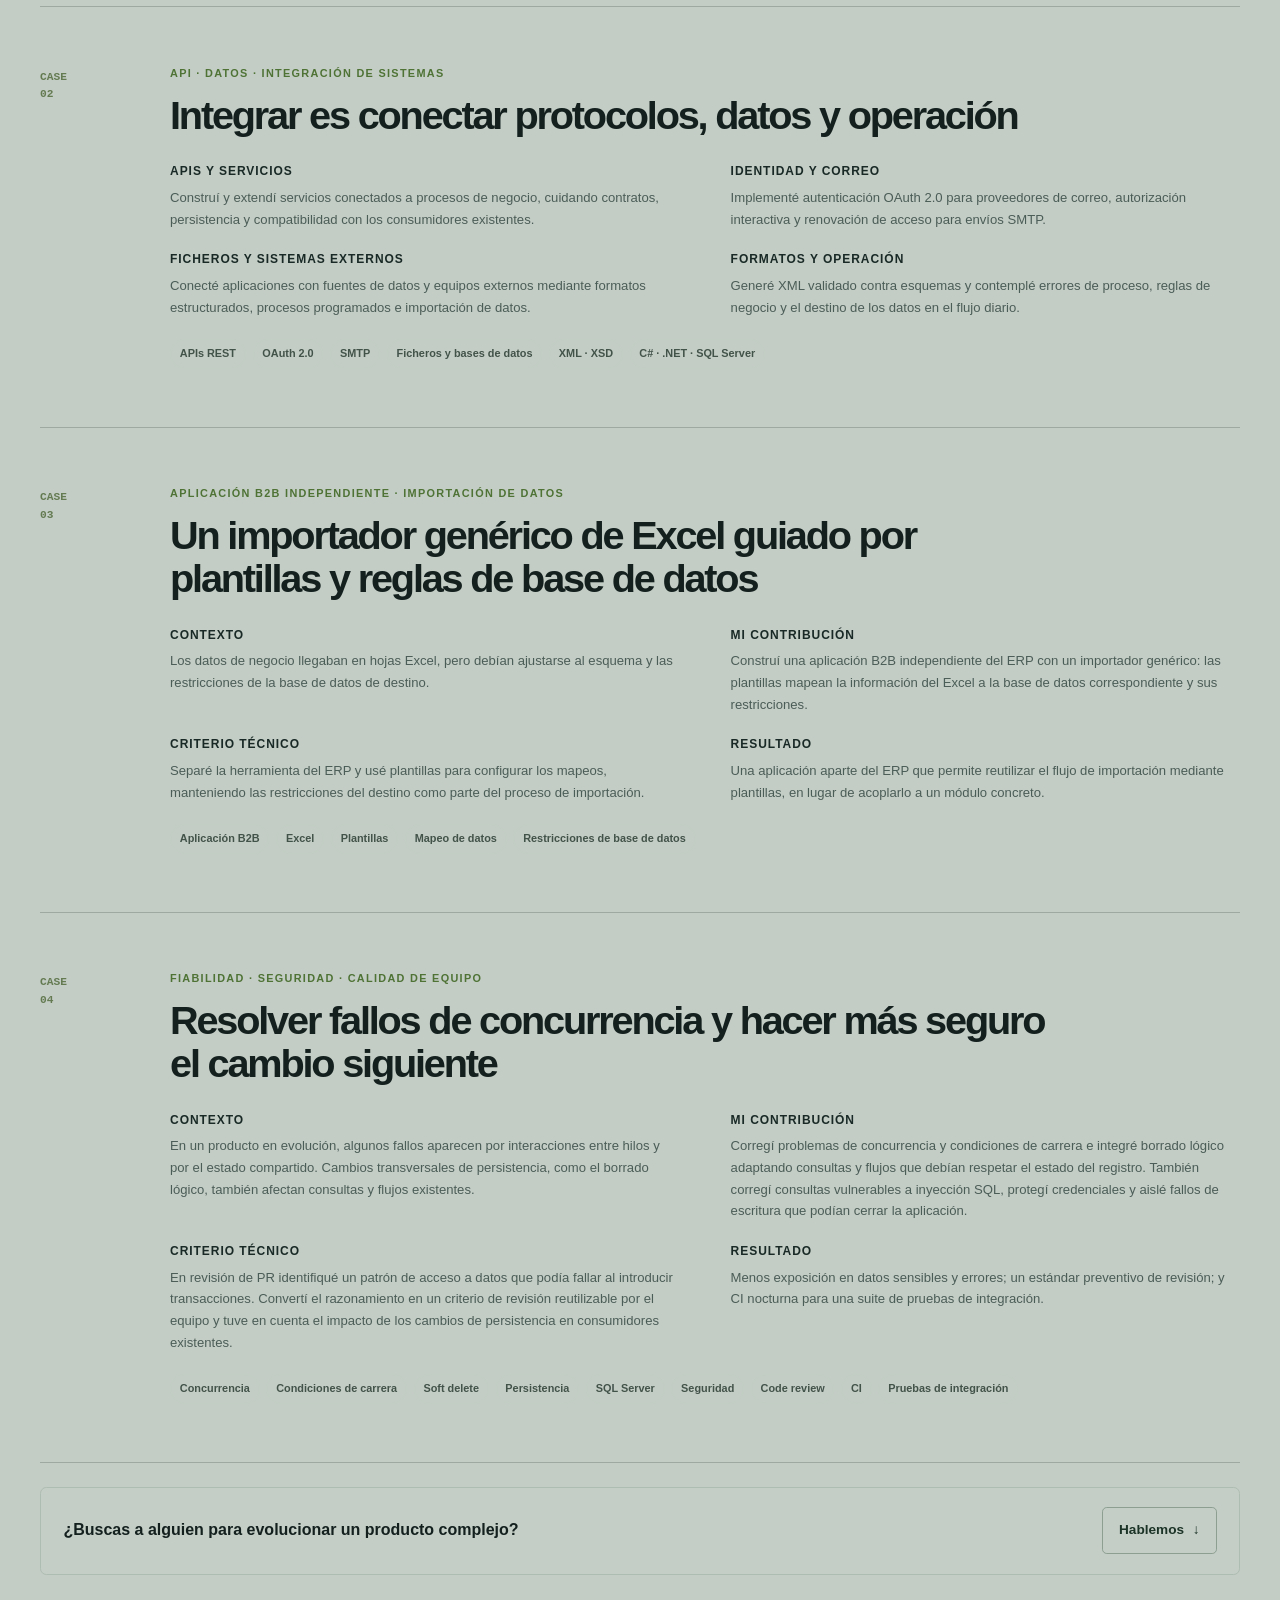
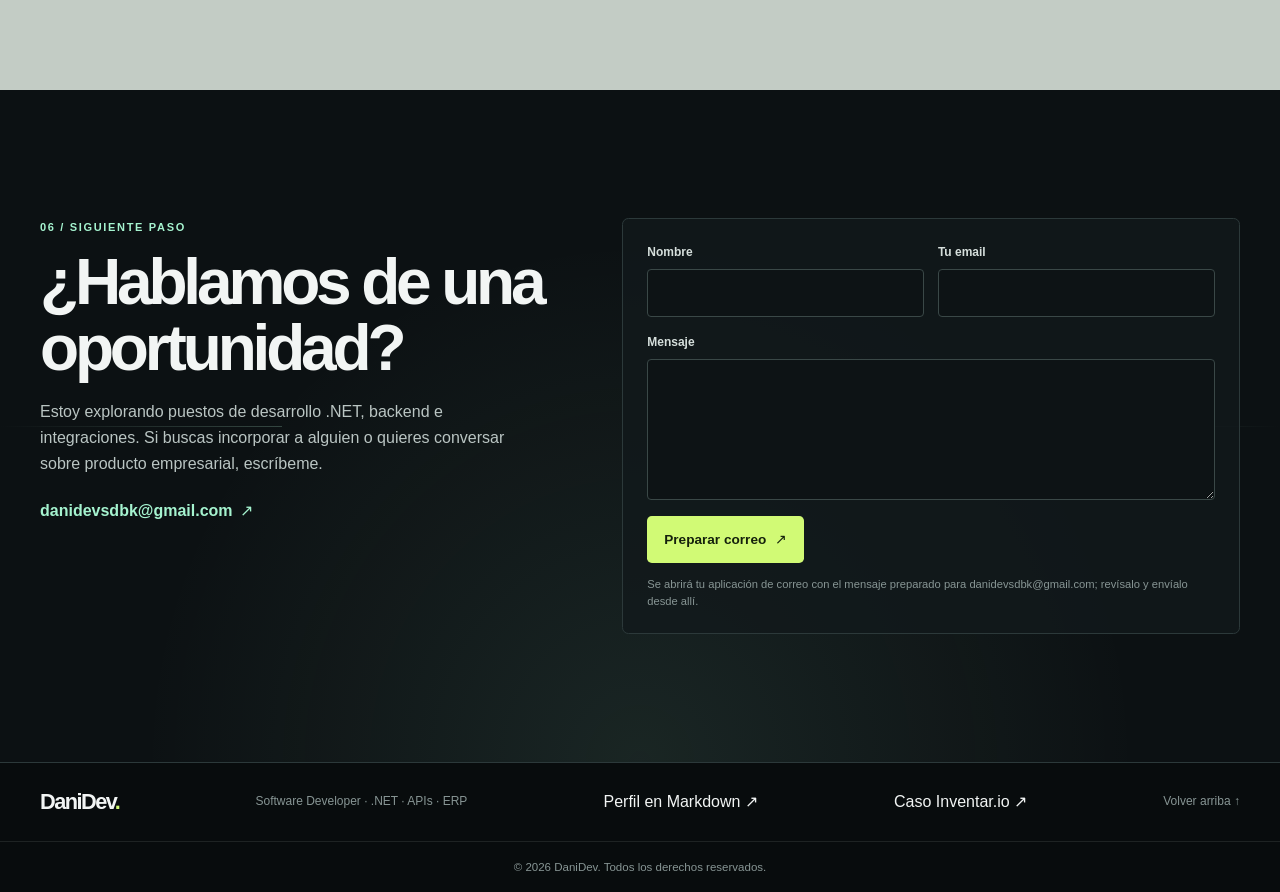
==== commit 0db3c83d: "Refactor portfolio website: Update content, enhance product section, and improve styling - Revised t" ====
--- a/web/index.html
+++ b/web/index.html
@@ -50,15 +50,15 @@
     <section class="hero section-wrap" id="inicio" aria-labelledby="hero-title">
       <div class="container hero-grid">
         <div class="hero-copy">
-          <p class="eyebrow"><span class="status-dot" aria-hidden="true"></span> ¿QUÉ NECESITA RESOLVER TU EQUIPO?</p>
-          <h1 id="hero-title">¿Necesitas construir software, automatizar procesos, integrar IA o resolver problemas de rendimiento? <span>Hablemos.</span></h1>
-          <p class="hero-lede">Soy DaniDev, Software Developer. Desarrollo, mantengo y doy soporte a productos empresariales: ERP en producción, aplicaciones B2B independientes e integraciones. Trabajo desde el análisis hasta la entrega con C#/.NET, VB.NET, SQL Server, APIs y Azure; también creo automatización de ingeniería y herramientas para medir rendimiento.</p>
+          <p class="eyebrow"><span class="status-dot" aria-hidden="true"></span> SOFTWARE DE NEGOCIO · BACKEND · INTEGRACIONES</p>
+          <h1 id="hero-title">Desarrollo software empresarial que conecta <span>procesos, datos y sistemas.</span></h1>
+          <p class="hero-lede">Soy DaniDev, Software Developer con experiencia en ERP de producción, APIs, integraciones y aplicaciones B2B. Trabajo de principio a fin con C#/.NET, VB.NET, SQL Server y Azure, desde el análisis hasta el soporte de cambios en producción. Busco seguir creciendo en equipos que construyen producto.</p>
           <div class="hero-actions">
-            <a class="button primary" href="#casos">Ver experiencia en producción <span aria-hidden="true">↓</span></a>
-            <a class="button secondary" href="#contacto">Escribir un mensaje <span aria-hidden="true">↓</span></a>
+            <a class="button primary" href="#inventario">Ver producto en uso real <span aria-hidden="true">↓</span></a>
+            <a class="button secondary" href="#experiencia">Ver experiencia profesional <span aria-hidden="true">↓</span></a>
           </div>
           <div class="hero-proof" aria-label="Áreas de especialización">
-            <span>C# / .NET</span><span>APIs e integración</span><span>Azure</span><span>Productos ERP y B2B</span><span>IA y automatización</span><span>Medición de rendimiento</span>
+            <span>C# / .NET</span><span>APIs e integraciones</span><span>SQL Server · Azure</span><span>ERP · B2B</span><span>Soporte de producción</span>
           </div>
         </div>
         <div class="architecture-card" aria-label="Ciclo de entrega de software">
@@ -75,6 +75,39 @@
       </div>
     </section>
 
+    <section class="featured-product section-wrap section-light" id="inventario" aria-labelledby="inventario-title">
+      <div class="container">
+        <div class="featured-product-kicker"><p class="eyebrow">PRODUCTO PROPIO · EN USO REAL</p><span class="product-status"><i aria-hidden="true"></i> CLIENTES Y USUARIOS REALES</span></div>
+        <div class="featured-product-grid">
+          <div class="featured-product-copy">
+            <h2 id="inventario-title">Inventar.io</h2>
+            <p class="featured-product-lede">Una aplicación multiinventario para controlar existencias y coordinar operaciones desde web o móvil.</p>
+            <ul class="product-capabilities">
+              <li><strong>Catálogo y ubicaciones</strong><span>Productos y variantes organizados por almacén y ubicación.</span></li>
+              <li><strong>Movimientos trazables</strong><span>Entradas, salidas y traspasos con histórico.</span></li>
+              <li><strong>Reservas y entregas</strong><span>Reservas multiartículo, preparación, entrega y cancelación.</span></li>
+            </ul>
+          </div>
+          <figure class="inventory-map">
+            <div class="inventory-map-heading"><span>FLUJO FUNCIONAL</span><span>VISTA ESQUEMÁTICA</span></div>
+            <svg viewBox="0 0 620 270" role="img" aria-labelledby="inventory-map-title inventory-map-desc">
+              <title id="inventory-map-title">Flujo funcional de Inventar.io</title>
+              <desc id="inventory-map-desc">Productos y ubicaciones conectados con movimientos, reservas y entregas.</desc>
+              <defs><linearGradient id="mapGlow" x1="0" x2="1"><stop offset="0" stop-color="#d1fa75" stop-opacity=".85"/><stop offset="1" stop-color="#a5f3cf" stop-opacity=".25"/></linearGradient></defs>
+              <path d="M145 135H245M375 135H475M310 95V62M310 175V208" stroke="url(#mapGlow)" stroke-width="2" stroke-dasharray="5 6"/>
+              <g fill="#202b2b" stroke="#63745a" stroke-width="1.5"><rect x="25" y="82" width="120" height="106" rx="9"/><rect x="245" y="82" width="130" height="106" rx="9"/><rect x="475" y="82" width="120" height="106" rx="9"/><rect x="245" y="12" width="130" height="50" rx="8"/><rect x="245" y="208" width="130" height="50" rx="8"/></g>
+              <g fill="none" stroke="#d1fa75" stroke-width="2"><path d="M54 112h26v22H54zM85 112h26v22H85zM54 141h26v22H54zM85 141h26v22H85z"/><path d="M276 110h68v48h-68zM286 100v10M334 100v10M285 124h50M285 139h38"/><circle cx="535" cy="119" r="12"/><path d="M515 158c3-17 37-17 40 0M523 119l8 8 16-19"/><path d="M270 37h20M301 37h48M270 233h20M301 233h48"/></g>
+              <g fill="#e6ece4" font-family="system-ui,sans-serif" font-size="13" font-weight="650" text-anchor="middle"><text x="85" y="177">Ubicaciones</text><text x="310" y="177">Movimientos</text><text x="535" y="177">Reservas</text><text x="310" y="42">Catálogo</text><text x="310" y="238">Entregas</text></g>
+              <circle cx="194" cy="135" r="3" fill="#d1fa75"/><circle cx="424" cy="135" r="3" fill="#d1fa75"/><circle cx="310" cy="74" r="3" fill="#d1fa75"/><circle cx="310" cy="196" r="3" fill="#d1fa75"/>
+            </svg>
+            <figcaption>No muestra datos ni pantallas de clientes: resume los flujos del producto.</figcaption>
+          </figure>
+          <div class="featured-product-contribution"><div><span class="contribution-label">MI CONTRIBUCIÓN</span><p>Diseñé prácticamente toda la arquitectura y la base del backend en C#. La IA me apoyó principalmente en la implementación del frontend; revisé e integré esos cambios.</p></div><div class="featured-product-actions"><a class="button primary" href="mailto:danidevsdbk@gmail.com?subject=Demo%20privada%20de%20Inventar.io">Solicitar demo privada <span aria-hidden="true">↗</span></a><span>Instancia aislada · datos ficticios · sin acceso al inventario de producción</span></div></div>
+          <div class="featured-product-tags" aria-label="Tecnologías"><span>.NET 10</span><span>ASP.NET Core</span><span>C#</span><span>EF Core</span><span>React · implementación asistida por IA</span><span>TypeScript</span><span>PWA</span></div>
+        </div>
+      </div>
+    </section>
+
     <section class="metrics-band" aria-label="Evidencia de experiencia">
       <div class="container metrics-grid">
         <div><strong>ERP</strong><span>desarrollo, soporte y producción</span></div>
@@ -91,21 +124,19 @@
     <section class="section-wrap section-light" id="perfil" aria-labelledby="perfil-title">
       <div class="container">
         <div class="section-heading split-heading">
-          <div><p class="eyebrow">01 / PERFIL</p><h2 id="perfil-title">Perspectiva de producto para software empresarial.</h2></div>
-          <p class="heading-aside">Autonomía sobre el ciclo completo. Experiencia en sistemas, procesos y configuraciones diversas. Responsabilidad en soporte, revisión, entregas y fiabilidad.</p>
+          <div><p class="eyebrow">01 / PERFIL</p><h2 id="perfil-title">Desarrollo backend .NET e integraciones de producto.</h2></div>
+          <p class="heading-aside">Experiencia profesional desde 2023. Interés en puestos de desarrollo .NET, backend e integración.</p>
         </div>
         <div class="profile-grid">
-          <p class="profile-lede">No me limito a implementar el requisito que llega: averiguo qué necesita el negocio, cómo encaja en el sistema y qué puede romperse después.</p>
+          <p class="profile-lede">Convierto necesidades operativas en cambios mantenibles para software que ya usan personas y empresas.</p>
           <div class="profile-copy">
-            <p>Mi trabajo abarca desarrollo y mantenimiento de funcionalidades .NET de principio a fin: análisis, lógica de negocio, persistencia, interfaz, validación y entrega. También atiendo incidencias, doy soporte a usuarios y sigo los problemas hasta resolverlos en el producto.</p>
-            <p>He trabajado con muchas aplicaciones, clientes y configuraciones: gestión comercial y administrativa, operación, atención, producción, logística, cumplimiento e intercambio de datos. La variedad importa porque cada cambio debe adaptarse a las reglas y restricciones reales del entorno.</p>
-          </div>
-        </div>
-        <div class="proof-grid">
-          <article class="proof-card"><span class="proof-mark">01</span><h3>Ownership funcional</h3><p>De la necesidad operativa al cambio validado y listo para release.</p></article>
-          <article class="proof-card"><span class="proof-mark">02</span><h3>Integración real</h3><p>APIs y flujos de datos conectados con sistemas empresariales y procesos operativos.</p></article>
-          <article class="proof-card"><span class="proof-mark">03</span><h3>Calidad de equipo</h3><p>Revisión de PR, criterio técnico compartido, pruebas de integración y CI.</p></article>
-          <article class="proof-card"><span class="proof-mark">04</span><h3>Automatización propia</h3><p>Flujos con agentes de IA para planificación, implementación, pruebas y tareas de ingeniería repetibles.</p></article>
+            <p>Mi experiencia combina desarrollo de producto, APIs e integraciones, soporte de producción y trabajo con datos. Analizo las reglas existentes, implemento el cambio y acompaño su validación y entrega.</p>
+          </div>
+        </div>
+        <div class="proof-grid proof-grid-compact">
+          <article class="proof-card"><span class="proof-mark">01</span><h3>Desarrollo de producto</h3><p>ERP y aplicaciones B2B en uso real, con cambios de principio a fin.</p></article>
+          <article class="proof-card"><span class="proof-mark">02</span><h3>Integración</h3><p>APIs, datos, autenticación y flujos entre sistemas.</p></article>
+          <article class="proof-card"><span class="proof-mark">03</span><h3>Fiabilidad</h3><p>Soporte, concurrencia, persistencia y calidad de entrega.</p></article>
         </div>
       </div>
     </section>
@@ -126,7 +157,7 @@
         </div>
         <div class="ai-feature">
           <div><p class="case-type">HABILIDAD · INGENIERÍA ASISTIDA POR IA</p><h3>Diseño y utilizo agentes de IA para ingeniería de software</h3></div>
-          <p>He creado un ecosistema propio que coordina agentes especializados para planificación técnica, implementación y pruebas. Reservo las operaciones repetibles a herramientas deterministas y separo el trabajo en espacios aislados para poder avanzar en paralelo. También creo automatizaciones y herramientas para medir rendimiento; reviso los cambios y decido qué se integra.</p>
+          <p>Uso un sistema propio de agentes especializados para apoyar la planificación, implementación y pruebas. Automatizaciones deterministas y espacios aislados permiten delegar tareas; reviso e integro los cambios antes de incorporarlos.</p>
           <div class="ai-workflow" role="group" aria-label="Arquitectura general del sistema de agentes: coordinación, agentes especializados, herramientas deterministas y revisión humana">
             <p class="ai-workflow-label">ARQUITECTURA · RESUMEN PÚBLICO</p>
             <ol class="ai-flow">
@@ -145,7 +176,7 @@
 <section class="section-wrap section-light" id="proyectos" aria-labelledby="proyectos-title">
       <div class="container">
         <div class="section-heading split-heading">
-          <div><p class="eyebrow">03 / PROYECTOS PERSONALES</p><h2 id="proyectos-title">Curiosidades técnicas que también he llevado a código.</h2></div>
+          <div><p class="eyebrow">03 / PROYECTOS PERSONALES</p><h2 id="proyectos-title">Proyectos personales y experimentación técnica.</h2></div>
           <a class="text-link" href="https://github.com/DaniDevSDBK" target="_blank" rel="noopener noreferrer">Ver perfil de GitHub <span aria-hidden="true">↗</span></a>
         </div>
         <div class="project-grid">
@@ -167,25 +198,8 @@
         </div>
       </div>
       <div class="container">
-        <div class="production-divider"><span aria-hidden="true"></span><h3>También construyo producto real en producción</h3><span aria-hidden="true"></span></div>
-        <article class="case-study live-product" id="inventario">
-            <div class="case-number live-product-mark"><span class="live-status-dot" aria-hidden="true"></span><br>EN USO<br>REAL</div>
-            <div class="case-main">
-              <p class="case-type">PRODUCTO PROPIO · GESTIÓN DE INVENTARIO · USO REAL</p>
-              <h3>Inventar.io: saber qué hay, dónde está y qué está reservado</h3>
-              <p class="live-product-lede">Aplicación multi-inventario para organizar productos, variantes, almacenes, ubicaciones y existencias; registrar movimientos y coordinar reservas, entregas y traspasos desde web o móvil.</p>
-              <div class="case-content-grid">
-                <div><h4>Uso real</h4><p>Ya tiene clientes y usuarios reales. Esta presentación no incluye nombres, inventarios ni datos operativos de esas organizaciones.</p></div>
-                <div><h4>Operación conectada</h4><p>Catálogo y stock por variante y ubicación, entradas y salidas, traspasos, reservas multiartículo, entregas, cancelaciones e histórico. QR y NFC agilizan el trabajo; búsqueda y formularios cubren esos mismos flujos.</p></div>
-                <div><h4>Mi contribución</h4><p>La arquitectura y la base del backend en C# son casi en su totalidad trabajo mío. Utilicé IA principalmente como apoyo en la implementación del frontend, revisando e integrando sus resultados con criterio propio.</p></div>
-                <div><h4>Demo</h4><p>Puedo enseñar el producto en una instancia aislada y con datos ficticios, sin acceso editable al inventario de producción.</p></div>
-              </div>
-              <div class="tags"><span>.NET 10</span><span>ASP.NET Core</span><span>React 19</span><span>TypeScript</span><span>EF Core</span><span>PWA</span><span>Inventarios multiusuario</span></div>
-              <div class="live-product-footer"><span>El código fuente de la aplicación permanece privado.</span><a class="button primary" href="#contacto">¿Te interesa? Hablemos <span aria-hidden="true">↗</span></a></div>
-            </div>
-          </article>
-      </div>
-        </section>
+      </div>
+    </section>
 
 <section class="section-wrap" id="experiencia" aria-labelledby="experiencia-title">
       <div class="container">
@@ -280,7 +294,7 @@
         </div>
 
 
-        <div class="case-cta"><p>¿Buscas autonomía técnica para evolucionar un producto complejo?</p><a class="button secondary" href="#contacto">Hablemos <span aria-hidden="true">↓</span></a></div>
+        <div class="case-cta"><p>¿Buscas a alguien para evolucionar un producto complejo?</p><a class="button secondary" href="#contacto">Hablemos <span aria-hidden="true">↓</span></a></div>
       </div>
     </section>
 
@@ -288,8 +302,8 @@
       <div class="container contact-layout">
         <div class="contact-inner">
           <p class="eyebrow">06 / SIGUIENTE PASO</p>
-          <h2 id="contact-title">¿Tienes un producto que construir, mejorar o poner en forma?</h2>
-          <p>Cuéntame qué necesitas. Hablemos de desarrollo .NET, APIs, Azure, soporte de producto o automatización.</p>
+          <h2 id="contact-title">¿Hablamos de una oportunidad?</h2>
+          <p>Estoy explorando puestos de desarrollo .NET, backend e integraciones. Si buscas incorporar a alguien o quieres conversar sobre producto empresarial, escríbeme.</p>
           <a class="contact-email" href="mailto:danidevsdbk@gmail.com">danidevsdbk@gmail.com <span aria-hidden="true">↗</span></a>
         </div>
         <form class="contact-form" id="contact-form">
--- a/web/style.css
+++ b/web/style.css
@@ -288,3 +288,48 @@
 .production-divider > span { height: 1px; background: #9eaaa1; }
 .production-divider h3 { margin: 0; color: #30453a; font-size: clamp(.85rem, 1.5vw, 1.05rem); font-weight: 750; letter-spacing: -.02em; text-align: center; }
 @media (max-width: 680px) { .production-divider { grid-template-columns: 1fr; gap: .65rem; justify-items: center; } .production-divider > span { width: 100%; } }
+
+
+/* Featured product: first-hand product evidence near the top of the portfolio. */
+.featured-product.section-wrap { padding-block: clamp(3.5rem, 7vw, 6rem); }
+.featured-product-kicker { display: flex; align-items: center; justify-content: space-between; gap: 1rem; margin-bottom: 1.2rem; }
+.featured-product-kicker .eyebrow { margin: 0; }
+.product-status { display: inline-flex; align-items: center; gap: .45rem; color: #405a3b; font-size: .64rem; font-weight: 800; letter-spacing: .08em; }
+.product-status i { width: .48rem; height: .48rem; border-radius: 50%; background: #6a9a50; box-shadow: 0 0 0 .22rem rgb(106 154 80 / 14%); }
+.featured-product-grid { display: grid; grid-template-columns: minmax(0, .86fr) minmax(0, 1.14fr); gap: 1.4rem 2.5rem; align-items: stretch; }
+.featured-product-copy h2 { margin: 0 0 .55rem; color: #192a26; font-size: clamp(2.8rem, 5vw, 4.5rem); line-height: .98; letter-spacing: -.07em; }
+.featured-product-lede { max-width: 470px; margin: 0; color: #435752; font-size: 1.02rem; }
+.product-capabilities { display: grid; gap: .2rem; margin: 1.4rem 0 0; padding: 0; list-style: none; }
+.product-capabilities li { display: grid; gap: .1rem; padding: .68rem 0; border-top: 1px solid #aab5ac; }
+.product-capabilities strong { color: #22372c; font-size: .82rem; }
+.product-capabilities span { color: #50625d; font-size: .76rem; }
+.inventory-map { align-self: center; margin: 0; padding: 1rem 1rem .8rem; border: 1px solid #52634c; border-radius: .42rem; background: radial-gradient(ellipse at 50% 48%, #283634 0, #141d1e 70%); box-shadow: 0 16px 34px rgb(30 48 38 / 14%); }
+.inventory-map-heading { display: flex; justify-content: space-between; gap: .6rem; color: #aebb9b; font: 750 .58rem/1.3 ui-monospace, SFMono-Regular, Consolas, monospace; letter-spacing: .08em; }
+.inventory-map svg { display: block; width: 100%; height: auto; margin-block: .35rem; }
+.inventory-map figcaption { color: #aab7b1; font-size: .65rem; line-height: 1.4; }
+.featured-product-contribution { display: grid; grid-template-columns: minmax(0, 1.1fr) minmax(230px, .9fr); grid-column: 1 / -1; align-items: center; gap: 1rem 2rem; padding: 1rem 0; border-block: 1px solid #aab5ac; }
+.contribution-label { color: #526f40; font-size: .63rem; font-weight: 850; letter-spacing: .1em; }
+.featured-product-contribution p { max-width: 690px; margin: .3rem 0 0; color: #42564c; font-size: .82rem; }
+.featured-product-actions { display: grid; justify-items: start; gap: .48rem; }
+.featured-product-actions .button { min-height: 42px; }
+.featured-product-actions > span { color: #50625a; font-size: .64rem; line-height: 1.4; }
+.featured-product-tags { display: flex; flex-wrap: wrap; grid-column: 1 / -1; gap: .42rem; }
+.featured-product-tags span { padding: .3rem .52rem; border: 1px solid #aab5ac; border-radius: 999px; color: #45584f; font-size: .65rem; font-weight: 650; }
+.proof-grid-compact { grid-template-columns: repeat(3, minmax(0, 1fr)); margin-top: 2rem; }
+.proof-grid-compact .proof-card { min-height: 145px; }
+@media (max-width: 760px) {
+  .featured-product-grid { grid-template-columns: 1fr; }
+  .inventory-map { width: 100%; }
+  .featured-product-contribution { grid-template-columns: 1fr; }
+  .featured-product-actions { margin-top: .2rem; }
+}
+@media (max-width: 520px) {
+  .featured-product-kicker { align-items: flex-start; flex-direction: column; }
+  .inventory-map { padding: .7rem; }
+  .inventory-map-heading { font-size: .5rem; }
+  .inventory-map figcaption { font-size: .58rem; }
+  .proof-grid-compact { grid-template-columns: 1fr; }
+  .proof-grid-compact .proof-card { min-height: 0; padding: .9rem 0; border-left: 0; border-bottom: 1px solid var(--line-light); }
+  .proof-grid-compact .proof-card:last-child { border-bottom: 0; }
+  .proof-grid-compact .proof-card h3 { margin-top: .65rem; }
+}
